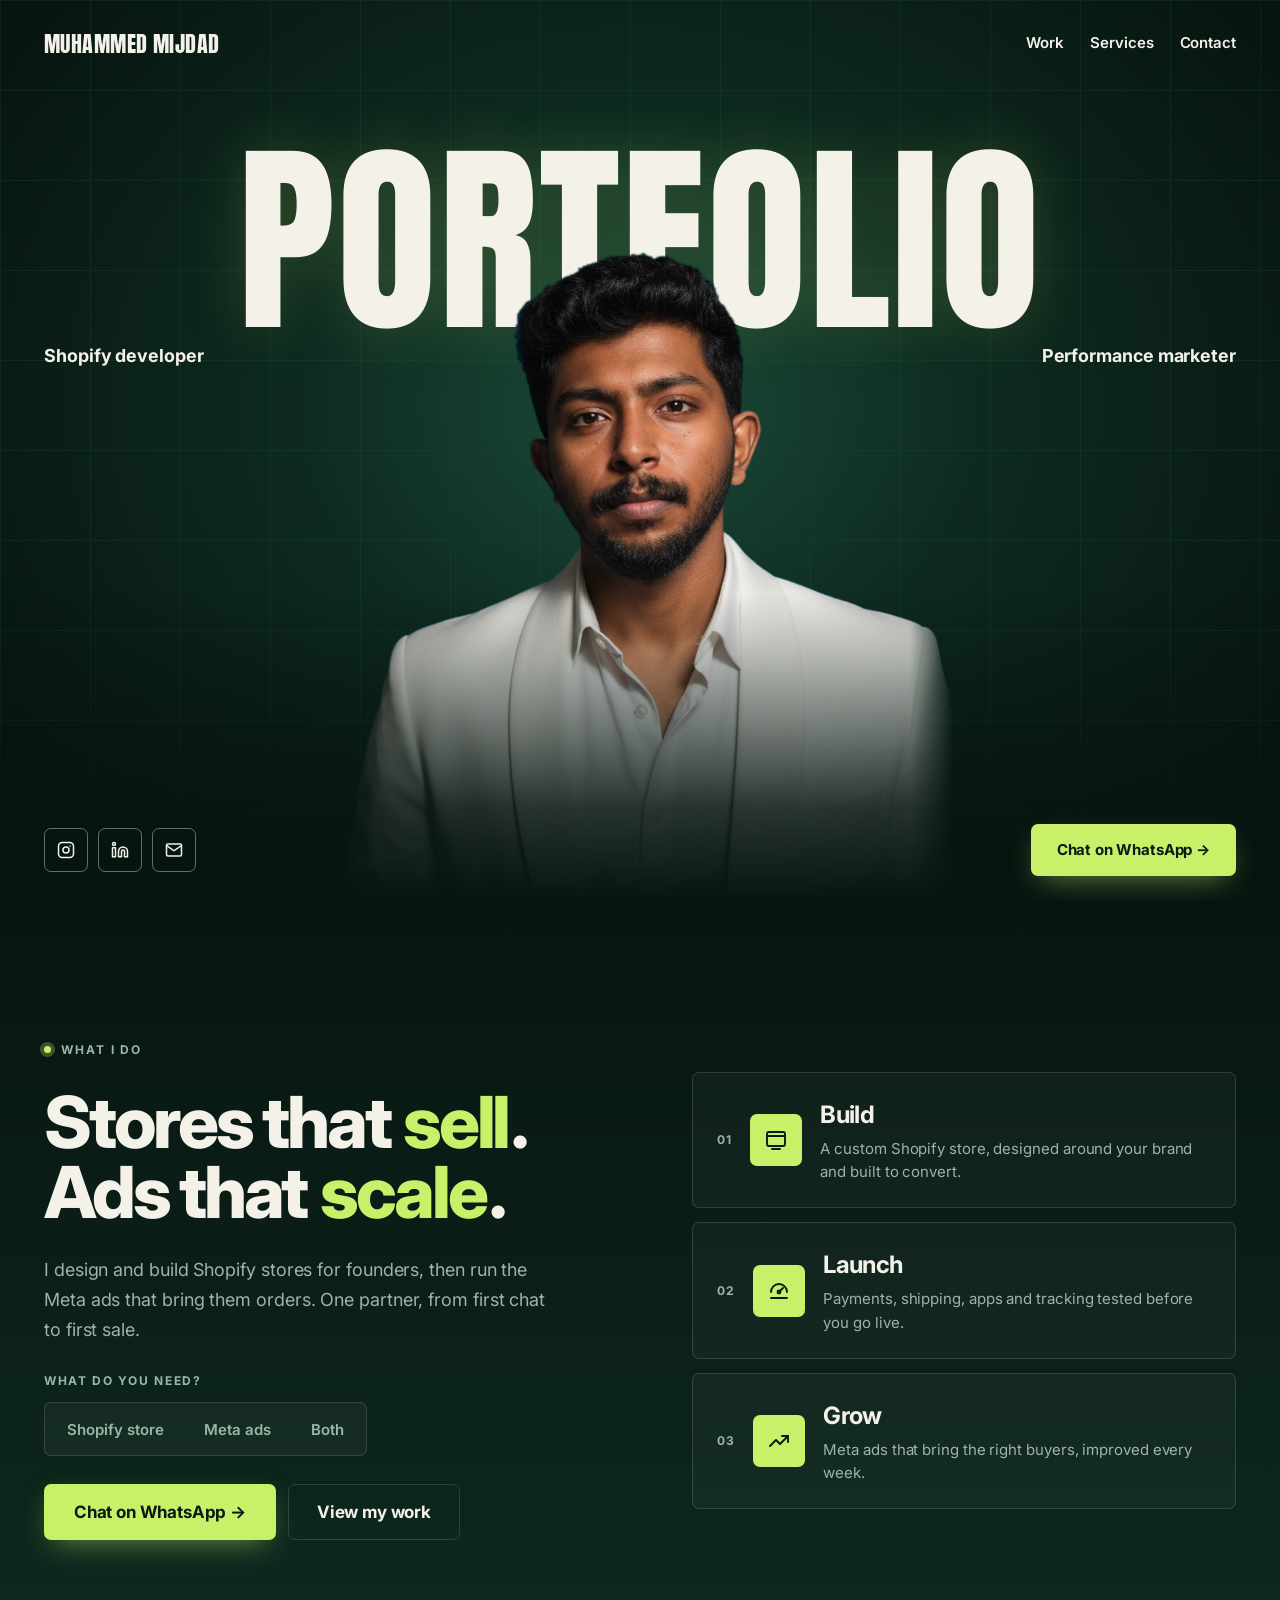
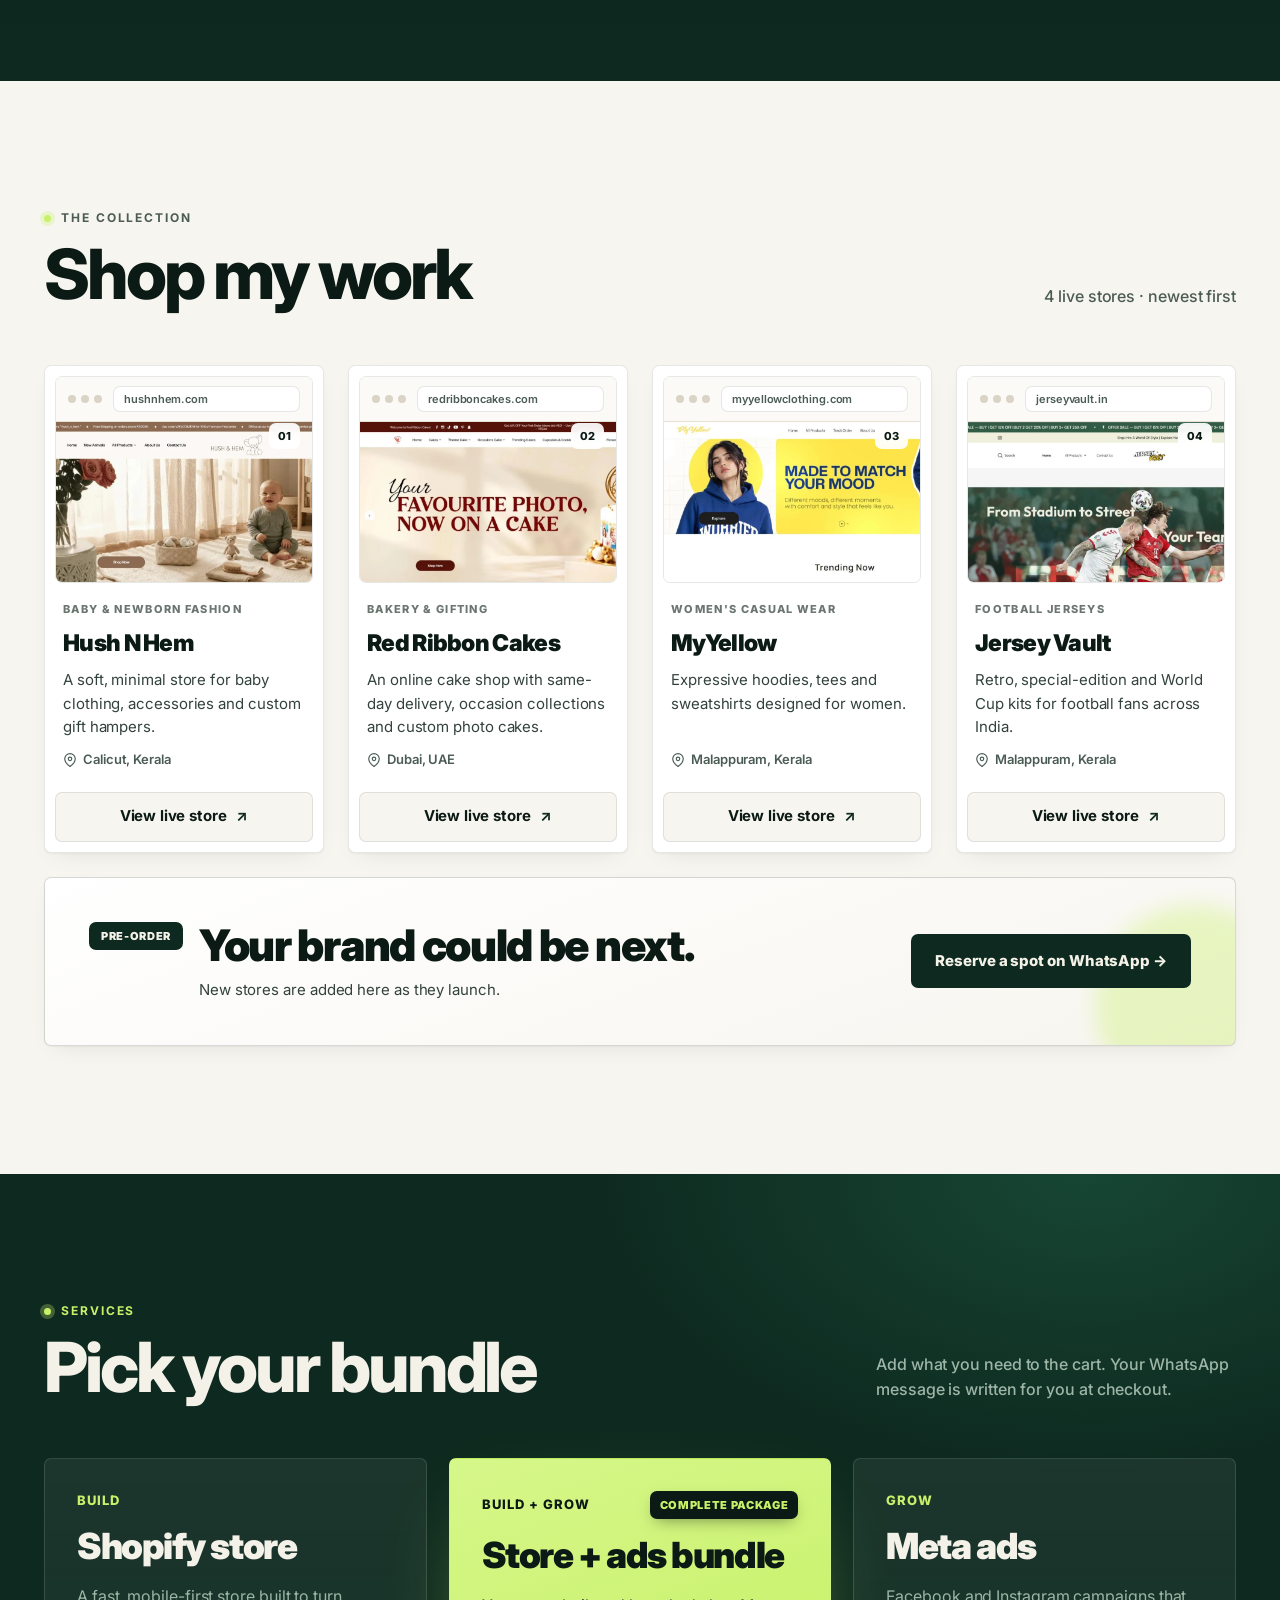
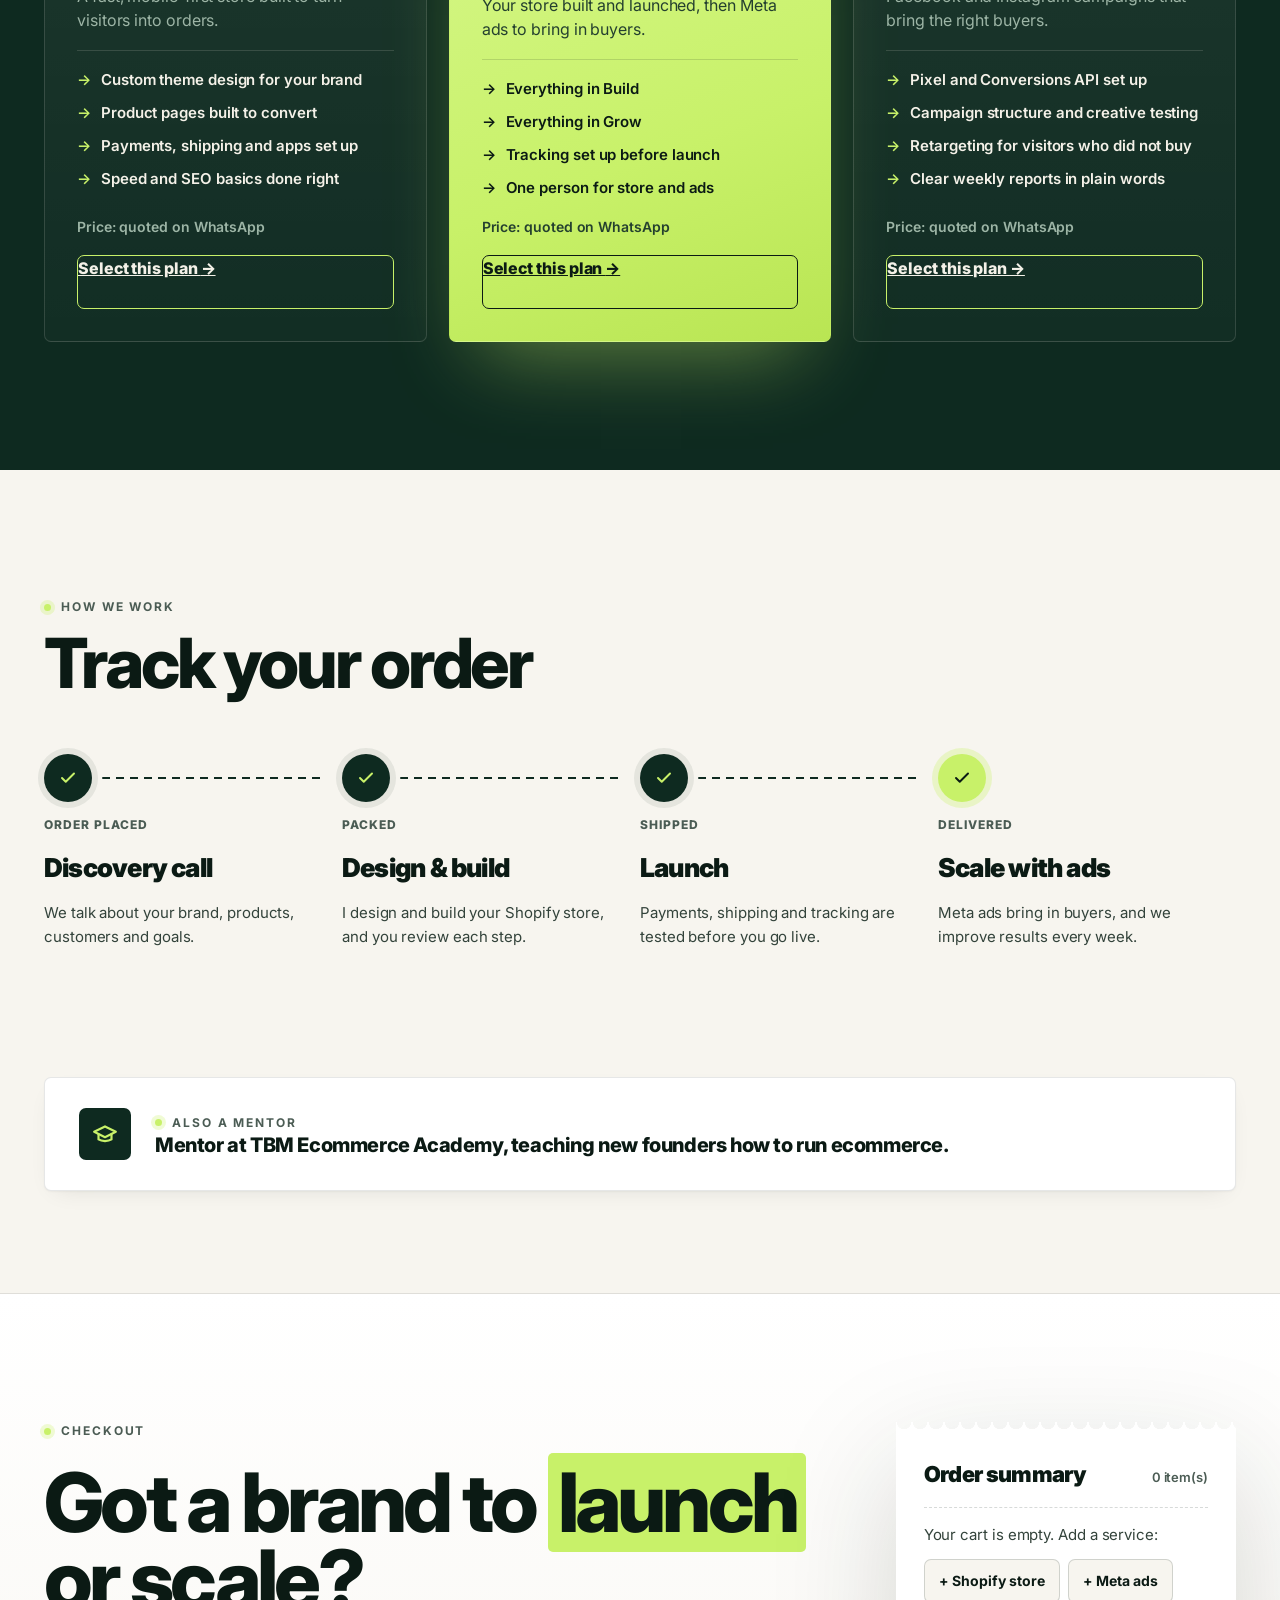
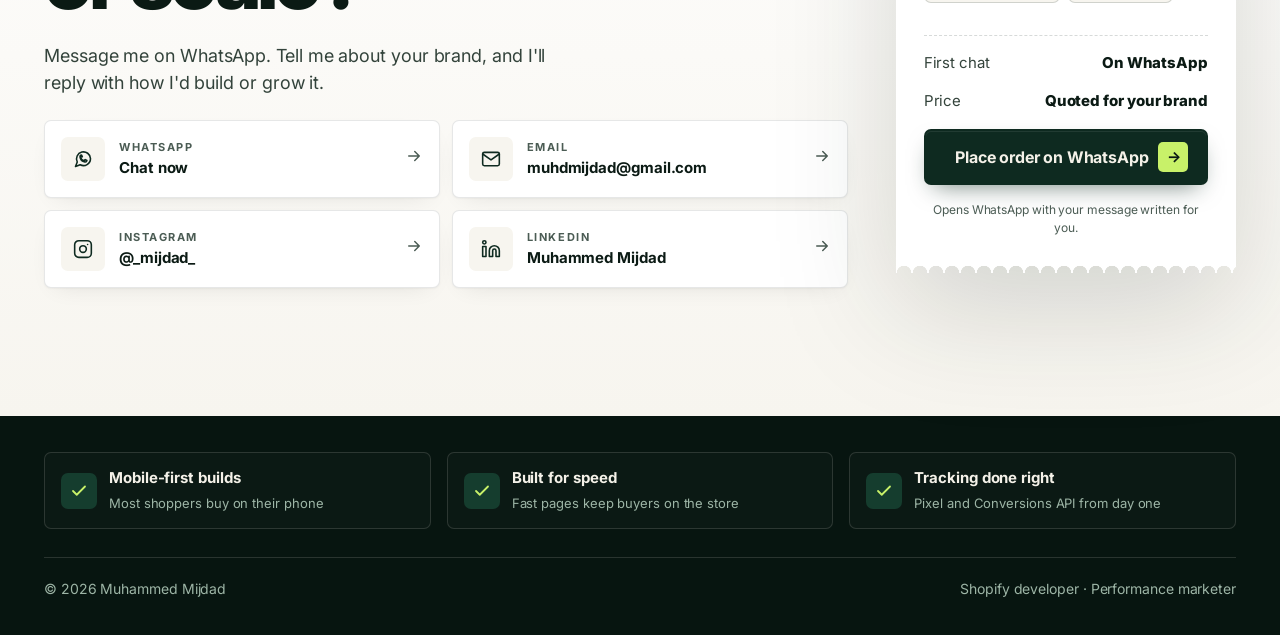
==== index.html @ 81827ff6 "Select this plan buttons, remove header cart" ====
<!doctype html>
<html lang="en">
<head>
<meta charset="utf-8">
<script>document.documentElement.className+=" js"</script>
<meta name="viewport" content="width=device-width, initial-scale=1">
<title>Muhammed Mijdad — Shopify Developer & Performance Marketer</title>
<meta name="description" content="Muhammed Mijdad builds Shopify stores for founders and runs the Meta ads that bring them orders. See live stores and chat on WhatsApp.">
<meta name="theme-color" content="#0E2A20">
<link rel="icon" href="assets/img/favicon.svg" type="image/svg+xml">
<!-- Link preview (WhatsApp, LinkedIn, Instagram). SITE_URL is set to your GitHub Pages address. -->
<meta property="og:type" content="website">
<meta property="og:title" content="Muhammed Mijdad — Shopify Developer & Performance Marketer">
<meta property="og:description" content="Stores that sell. Ads that scale. See my live Shopify stores and chat on WhatsApp.">
<meta property="og:url" content="https://mijdad.github.io/">
<meta property="og:image" content="https://mijdad.github.io/assets/img/og-image.jpg">
<meta property="og:image:width" content="1200">
<meta property="og:image:height" content="630">
<meta name="twitter:card" content="summary_large_image">
<link rel="preconnect" href="https://fonts.googleapis.com">
<link rel="preconnect" href="https://fonts.gstatic.com" crossorigin>
<link href="https://fonts.googleapis.com/css2?family=Anton&family=Inter:opsz,wght@14..32,400..900&display=swap" rel="stylesheet">
<link rel="stylesheet" href="assets/css/style.css">
</head>
<body>

<!-- ========== BANNER ========== -->
<header class="banner" id="top">
  <span class="banner-grid" aria-hidden="true"></span>
  <nav class="nav wrap" aria-label="Main">
    <a class="brand" href="#top">MUHAMMED MIJDAD</a>
    <div class="nav-links">
      <a href="#work">Work</a>
      <a href="#services">Services</a>
      <a href="#checkout">Contact</a>
      
    </div>
  </nav>
  <h1 class="banner-title"><span class="sr-only">Muhammed Mijdad — </span>PORTFOLIO</h1>
  <picture class="banner-pic"><source media="(max-width: 760px), (orientation: portrait) and (max-width: 1100px)" srcset="assets/img/mijdad-m.webp"><img class="banner-photo" src="assets/img/mijdad.webp" alt="Muhammed Mijdad in a white suit" width="864" height="1090" fetchpriority="high"></picture>
  <span class="banner-fade" aria-hidden="true"></span>
  <div class="banner-roles"><div class="wrap"><span>Shopify developer</span><span>Performance marketer</span></div></div>
  <div class="banner-bottom">
    <div class="wrap">
      <div class="socials">
        <a class="social" href="https://www.instagram.com/_mijdad_/" target="_blank" rel="noopener" aria-label="Instagram"><svg class="icon" aria-hidden="true" viewBox="0 0 24 24" fill="none" stroke="currentColor" stroke-width="2" stroke-linecap="round" stroke-linejoin="round"><rect x="2" y="2" width="20" height="20" rx="5"/><circle cx="12" cy="12" r="4"/><line x1="17.5" y1="6.5" x2="17.5" y2="6.5"/></svg></a>
        <a class="social" href="https://www.linkedin.com/in/muhammedmijdad/" target="_blank" rel="noopener" aria-label="LinkedIn"><svg class="icon" aria-hidden="true" viewBox="0 0 24 24" fill="none" stroke="currentColor" stroke-width="2" stroke-linecap="round" stroke-linejoin="round"><path d="M16 8a6 6 0 0 1 6 6v7h-4v-7a2 2 0 0 0-4 0v7h-4v-7a6 6 0 0 1 6-6z"/><rect x="2" y="9" width="4" height="12"/><circle cx="4" cy="4" r="2"/></svg></a>
        <a class="social" href="mailto:muhdmijdad@gmail.com" aria-label="Email"><svg class="icon" aria-hidden="true" viewBox="0 0 24 24" fill="none" stroke="currentColor" stroke-width="2" stroke-linecap="round" stroke-linejoin="round"><rect x="2" y="4" width="20" height="16" rx="2"/><path d="m22 6-10 7L2 6"/></svg></a>
      </div>
      <a class="btn btn-lime btn-pill" data-wa href="https://wa.me/919539399658" target="_blank" rel="noopener">Chat on WhatsApp →</a>
    </div>
  </div>
</header>

<main>
<!-- ========== INTRO ========== -->
<section class="ib" aria-labelledby="ib-title">
  <div class="wrap ib-grid">
    <div class="ib-copy reveal">
      <p class="kicker">What I do</p>
      <h2 class="ib-title" id="ib-title">Stores that <span class="hl hl-d">sell</span>.<br>Ads that <span class="hl hl-d">scale</span>.</h2>
      <p class="ib-lead">I design and build Shopify stores for founders, then run the Meta ads that bring them orders. One partner, from first chat to first sale.</p>
      <div>
        <p class="choose-label">What do you need?</p>
        <div class="seg" role="group" aria-label="What do you need?">
        <button type="button" data-pick="store" aria-pressed="false">Shopify store</button>
        <button type="button" data-pick="ads" aria-pressed="false">Meta ads</button>
        <button type="button" data-pick="both" aria-pressed="false">Both</button>
      </div>
      </div>
      <div class="row">
        <a class="btn btn-lime" data-wa href="https://wa.me/919539399658" target="_blank" rel="noopener">Chat on WhatsApp →</a>
        <a class="btn ib-ghost" href="#work">View my work</a>
      </div>
    </div>
    <ol class="ib-tiles">
      <li class="reveal"><span class="ib-n">01</span><span class="ib-ico"><svg class="icon" viewBox="0 0 24 24" fill="none" stroke="currentColor" stroke-width="1.9" stroke-linecap="round" stroke-linejoin="round"><rect x="3" y="4" width="18" height="14" rx="2"/><path d="M3 8h18M8 21h8"/></svg></span><div><b>Build</b><p>A custom Shopify store, designed around your brand and built to convert.</p></div></li>
      <li class="reveal"><span class="ib-n">02</span><span class="ib-ico"><svg class="icon" viewBox="0 0 24 24" fill="none" stroke="currentColor" stroke-width="1.9" stroke-linecap="round" stroke-linejoin="round"><path d="M4 13a8 8 0 0 1 16 0"/><path d="M12 13l4-4"/><circle cx="12" cy="13" r="1.5"/><path d="M4 19h16"/></svg></span><div><b>Launch</b><p>Payments, shipping, apps and tracking tested before you go live.</p></div></li>
      <li class="reveal"><span class="ib-n">03</span><span class="ib-ico"><svg class="icon" viewBox="0 0 24 24" fill="none" stroke="currentColor" stroke-width="1.9" stroke-linecap="round" stroke-linejoin="round"><polyline points="3 17 9 11 13 15 21 7"/><polyline points="15 7 21 7 21 13"/></svg></span><div><b>Grow</b><p>Meta ads that bring the right buyers, improved every week.</p></div></li>
    </ol>
  </div>
</section>

<!-- ========== WORK ========== -->
<section class="section wrap" id="work" aria-labelledby="work-title">
  <div class="section-head reveal">
    <div><p class="kicker">The collection</p><h2 class="h2" id="work-title">Shop my work</h2></div>
    <span class="meta"><span data-live-count>4</span> live stores · newest first</span>
  </div>
  <div class="grid" data-work-grid data-limit="4">
    <a class="preorder reveal" data-wa href="https://wa.me/919539399658" target="_blank" rel="noopener">
      <span class="badge">PRE-ORDER</span>
      <span><b>Your brand could be next.</b><p>New stores are added here as they launch.</p></span>
      <span class="go">Reserve a spot on WhatsApp →</span>
    </a>
  </div>
  <div class="view-all" data-view-all hidden>
    <a class="btn btn-dark" href="work.html">View all <span data-live-count>4</span> works <span class="arr">→</span></a>
  </div>
</section>

<!-- ========== SERVICES ========== -->
<section class="services" id="services" aria-labelledby="services-title">
  <div class="section wrap">
    <div class="section-head reveal">
      <div><p class="kicker">Services</p><h2 class="h2" id="services-title">Pick your bundle</h2></div>
      <span class="meta">Add what you need to the cart. Your WhatsApp message is written for you at checkout.</span>
    </div>
    <div class="bundles">
      <div class="bundle reveal">
        <div class="bundle-top"><span class="k">BUILD</span></div>
        <h3>Shopify store</h3>
        <p>A fast, mobile-first store built to turn visitors into orders.</p>
        <ul><li>Custom theme design for your brand</li><li>Product pages built to convert</li><li>Payments, shipping and apps set up</li><li>Speed and SEO basics done right</li></ul>
        <span class="price">Price: quoted on WhatsApp</span>
        <a class="add" data-wa-plan="store" href="https://wa.me/919539399658" target="_blank" rel="noopener">Select this plan <span aria-hidden="true">→</span></a>
      </div>
      <div class="bundle featured reveal">
        <div class="bundle-top"><span class="k">BUILD + GROW</span><span class="b">COMPLETE PACKAGE</span></div>
        <h3>Store + ads bundle</h3>
        <p>Your store built and launched, then Meta ads to bring in buyers.</p>
        <ul><li>Everything in Build</li><li>Everything in Grow</li><li>Tracking set up before launch</li><li>One person for store and ads</li></ul>
        <span class="price">Price: quoted on WhatsApp</span>
        <a class="add" data-wa-plan="both" href="https://wa.me/919539399658" target="_blank" rel="noopener">Select this plan <span aria-hidden="true">→</span></a>
      </div>
      <div class="bundle reveal">
        <div class="bundle-top"><span class="k">GROW</span></div>
        <h3>Meta ads</h3>
        <p>Facebook and Instagram campaigns that bring the right buyers.</p>
        <ul><li>Pixel and Conversions API set up</li><li>Campaign structure and creative testing</li><li>Retargeting for visitors who did not buy</li><li>Clear weekly reports in plain words</li></ul>
        <span class="price">Price: quoted on WhatsApp</span>
        <a class="add" data-wa-plan="ads" href="https://wa.me/919539399658" target="_blank" rel="noopener">Select this plan <span aria-hidden="true">→</span></a>
      </div>
    </div>
  </div>
</section>

<!-- ========== PROCESS ========== -->
<section class="section wrap" id="process" aria-labelledby="process-title">
  <div class="section-head reveal"><div><p class="kicker">How we work</p><h2 class="h2" id="process-title">Track your order</h2></div></div>
  <ol class="track">
    <li class="reveal"><div class="dotrow"><span class="dot"><svg class="icon" aria-hidden="true" viewBox="0 0 24 24" fill="none" stroke="currentColor" stroke-width="2.6" stroke-linecap="round" stroke-linejoin="round"><polyline points="20 6 9 17 4 12"/></svg></span><span class="bar"></span></div><span class="st">ORDER PLACED</span><b>Discovery call</b><p>We talk about your brand, products, customers and goals.</p></li>
    <li class="reveal"><div class="dotrow"><span class="dot"><svg class="icon" aria-hidden="true" viewBox="0 0 24 24" fill="none" stroke="currentColor" stroke-width="2.6" stroke-linecap="round" stroke-linejoin="round"><polyline points="20 6 9 17 4 12"/></svg></span><span class="bar"></span></div><span class="st">PACKED</span><b>Design &amp; build</b><p>I design and build your Shopify store, and you review each step.</p></li>
    <li class="reveal"><div class="dotrow"><span class="dot"><svg class="icon" aria-hidden="true" viewBox="0 0 24 24" fill="none" stroke="currentColor" stroke-width="2.6" stroke-linecap="round" stroke-linejoin="round"><polyline points="20 6 9 17 4 12"/></svg></span><span class="bar"></span></div><span class="st">SHIPPED</span><b>Launch</b><p>Payments, shipping and tracking are tested before you go live.</p></li>
    <li class="reveal"><div class="dotrow"><span class="dot"><svg class="icon" aria-hidden="true" viewBox="0 0 24 24" fill="none" stroke="currentColor" stroke-width="2.6" stroke-linecap="round" stroke-linejoin="round"><polyline points="20 6 9 17 4 12"/></svg></span><span class="bar"></span></div><span class="st">DELIVERED</span><b>Scale with ads</b><p>Meta ads bring in buyers, and we improve results every week.</p></li>
  </ol>
</section>

<!-- ========== MENTOR (turn off with "showMentor": false in data/site.json) ========== -->
<div class="wrap" data-mentor>
  <div class="mentor reveal">
    <span class="ico"><svg class="icon" style="width:26px;height:26px" aria-hidden="true" viewBox="0 0 24 24" fill="none" stroke="currentColor" stroke-width="2" stroke-linecap="round" stroke-linejoin="round"><path d="M22 10 12 5 2 10l10 5 10-5z"/><path d="M6 12v5c3 2 9 2 12 0v-5"/></svg></span>
    <div><p class="kicker">Also a mentor</p><b>Mentor at TBM Ecommerce Academy, teaching new founders how to run ecommerce.</b></div>
  </div>
</div>

<!-- ========== CHECKOUT ========== -->
<section class="checkout" id="checkout" aria-labelledby="co-title">
  <div class="section wrap">
    <div class="co-copy reveal">
      <p class="kicker">Checkout</p>
      <h2 class="co-title" id="co-title">Got a brand to <span class="mark">launch</span> or scale?</h2>
      <p class="lead">Message me on WhatsApp. Tell me about your brand, and I'll reply with how I'd build or grow it.</p>
      <div class="ccards"><a class="ccard" data-wa href="https://wa.me/919539399658" target="_blank" rel="noopener"><span class="cc-ico"><svg class="icon" aria-hidden="true" viewBox="0 0 24 24" fill="none" stroke="currentColor" stroke-width="1.9" stroke-linecap="round" stroke-linejoin="round"><path d="M21 11.5a8.4 8.4 0 0 1-12.4 7.4L3 21l2.1-5.4A8.4 8.4 0 1 1 21 11.5z"/><path d="M9 9.5c.3 2.2 2.3 4.2 4.5 4.5l1.2-1.2 2 .9c-.2 1.2-1.3 2-2.5 1.8C11 15 8.9 12.9 8.5 9.8 8.3 8.6 9.1 7.5 10.3 7.3l.9 2z"/></svg></span><span class="cc-txt"><small>WhatsApp</small><b>Chat now</b></span><span class="cc-go"><svg class="icon" aria-hidden="true" viewBox="0 0 24 24" fill="none" stroke="currentColor" stroke-width="2" stroke-linecap="round" stroke-linejoin="round"><path d="M5 12h14M13 6l6 6-6 6"/></svg></span></a><a class="ccard" href="mailto:muhdmijdad@gmail.com"><span class="cc-ico"><svg class="icon" aria-hidden="true" viewBox="0 0 24 24" fill="none" stroke="currentColor" stroke-width="1.9" stroke-linecap="round" stroke-linejoin="round"><rect x="2" y="4" width="20" height="16" rx="2"/><path d="m22 6-10 7L2 6"/></svg></span><span class="cc-txt"><small>Email</small><b>muhdmijdad@gmail.com</b></span><span class="cc-go"><svg class="icon" aria-hidden="true" viewBox="0 0 24 24" fill="none" stroke="currentColor" stroke-width="2" stroke-linecap="round" stroke-linejoin="round"><path d="M5 12h14M13 6l6 6-6 6"/></svg></span></a><a class="ccard" href="https://www.instagram.com/_mijdad_/" target="_blank" rel="noopener"><span class="cc-ico"><svg class="icon" aria-hidden="true" viewBox="0 0 24 24" fill="none" stroke="currentColor" stroke-width="1.9" stroke-linecap="round" stroke-linejoin="round"><rect x="2" y="2" width="20" height="20" rx="5"/><circle cx="12" cy="12" r="4"/><line x1="17.5" y1="6.5" x2="17.5" y2="6.5"/></svg></span><span class="cc-txt"><small>Instagram</small><b>@_mijdad_</b></span><span class="cc-go"><svg class="icon" aria-hidden="true" viewBox="0 0 24 24" fill="none" stroke="currentColor" stroke-width="2" stroke-linecap="round" stroke-linejoin="round"><path d="M5 12h14M13 6l6 6-6 6"/></svg></span></a><a class="ccard" href="https://www.linkedin.com/in/muhammedmijdad/" target="_blank" rel="noopener"><span class="cc-ico"><svg class="icon" aria-hidden="true" viewBox="0 0 24 24" fill="none" stroke="currentColor" stroke-width="1.9" stroke-linecap="round" stroke-linejoin="round"><path d="M16 8a6 6 0 0 1 6 6v7h-4v-7a2 2 0 0 0-4 0v7h-4v-7a6 6 0 0 1 6-6z"/><rect x="2" y="9" width="4" height="12"/><circle cx="4" cy="4" r="2"/></svg></span><span class="cc-txt"><small>LinkedIn</small><b>Muhammed Mijdad</b></span><span class="cc-go"><svg class="icon" aria-hidden="true" viewBox="0 0 24 24" fill="none" stroke="currentColor" stroke-width="2" stroke-linecap="round" stroke-linejoin="round"><path d="M5 12h14M13 6l6 6-6 6"/></svg></span></a></div>
    </div>
    <div class="receipt reveal">
      <div class="zig" aria-hidden="true"></div>
      <div class="receipt-body">
        <div class="receipt-head"><b>Order summary</b><span><span data-cart-count>0</span> item(s)</span></div>
        <div class="dash"></div>
        <div data-cart-empty>
          <p style="margin:0 0 12px;font-size:15px;color:#33433B">Your cart is empty. Add a service:</p>
          <div class="row" style="gap:8px"><button type="button" class="mini" data-add="store">+ Shopify store</button><button type="button" class="mini" data-add="ads">+ Meta ads</button></div>
        </div>
        <div data-cart-lines style="display:flex;flex-direction:column;gap:14px"></div>
        <div class="dash"></div>
        <div class="kv"><span>First chat</span><b>On WhatsApp</b></div>
        <div class="kv"><span>Price</span><b>Quoted for your brand</b></div>
        <a class="btn btn-dark" data-wa href="https://wa.me/919539399658" target="_blank" rel="noopener">Place order on WhatsApp <span class="arr">→</span></a>
        <p class="note">Opens WhatsApp with your message written for you.</p>
      </div>
      <div class="zig bottom" aria-hidden="true"></div>
    </div>
  </div>
</section>
</main>

<footer class="footer">
  <div class="wrap">
    <div class="badges">
      <div><i><svg class="icon" aria-hidden="true" viewBox="0 0 24 24" fill="none" stroke="currentColor" stroke-width="2.4" stroke-linecap="round" stroke-linejoin="round"><polyline points="20 6 9 17 4 12"/></svg></i><span><b>Mobile-first builds</b><small>Most shoppers buy on their phone</small></span></div>
      <div><i><svg class="icon" aria-hidden="true" viewBox="0 0 24 24" fill="none" stroke="currentColor" stroke-width="2.4" stroke-linecap="round" stroke-linejoin="round"><polyline points="20 6 9 17 4 12"/></svg></i><span><b>Built for speed</b><small>Fast pages keep buyers on the store</small></span></div>
      <div><i><svg class="icon" aria-hidden="true" viewBox="0 0 24 24" fill="none" stroke="currentColor" stroke-width="2.4" stroke-linecap="round" stroke-linejoin="round"><polyline points="20 6 9 17 4 12"/></svg></i><span><b>Tracking done right</b><small>Pixel and Conversions API from day one</small></span></div>
    </div>
    <div class="foot"><span>© <span data-year>2026</span> Muhammed Mijdad</span><span>Shopify developer · Performance marketer</span></div>
  </div>
</footer>

<script src="assets/js/main.js" defer></script>
</body>
</html>
---- assets/css/style.css ----
/* Muhammed Mijdad — portfolio. Colours from the LinkedIn brand system. */
:root{
  --forest:#0E2A20; --forest-2:#153D2E; --line:#24513F; --lime:#C8F169;
  --cream:#F4F1E8; --ink:#0B1A14; --sage:#9DB5A6; --white:#FFFFFF;
  --muted:#33433B; --muted-2:#4B5C54; --rule:#D9D4C5; --night:#071510;
  --wrap:1240px; --pad:24px;
  --display:Anton, Impact, "Arial Narrow", sans-serif;
  --sans:Inter, system-ui, -apple-system, "Segoe UI", Roboto, sans-serif;
}
*,*::before,*::after{box-sizing:border-box}
[hidden]{display:none!important}
html{scroll-behavior:smooth;-webkit-text-size-adjust:100%}
body{margin:0;background:var(--cream);color:var(--ink);font-family:var(--sans);font-optical-sizing:auto;line-height:1.5;overflow-x:hidden}
img{max-width:100%;display:block}
a{color:inherit}
button{font-family:inherit;cursor:pointer}
:focus-visible{outline:3px solid var(--lime);outline-offset:3px;border-radius:6px}
.wrap{max-width:var(--wrap);margin:0 auto;padding:0 var(--pad)}
.sr-only{position:absolute;width:1px;height:1px;overflow:hidden;clip:rect(0 0 0 0);white-space:nowrap}
.kicker{font-size:13px;font-weight:800;letter-spacing:.08em;text-transform:uppercase;color:var(--muted-2);margin:0}
.h2{margin:0;font-size:clamp(36px,5vw,64px);line-height:1.02;font-weight:900;letter-spacing:-.035em}
.mark{background:var(--lime);border-radius:14px;padding:0 .1em;color:var(--ink)}
.icon{width:18px;height:18px;flex:0 0 auto}

/* Buttons */
.btn{display:inline-flex;align-items:center;justify-content:center;gap:10px;min-height:56px;padding:0 26px;border-radius:14px;font-weight:800;font-size:17px;text-decoration:none;border:2px solid transparent;transition:transform .2s ease,box-shadow .2s ease,background .2s ease}
.btn:hover{transform:translateY(-2px);box-shadow:0 10px 24px rgba(11,26,20,.18)}
.btn-dark{background:var(--forest);color:var(--cream)}
.btn-dark .arr{color:var(--lime)}
.btn-lime{background:var(--lime);color:var(--ink)}
.btn-outline{border-color:var(--ink);color:var(--ink);background:transparent}
.btn-pill{border-radius:999px;min-height:48px;font-size:15px;padding:0 20px}

/* ---------- Banner ---------- */
.banner-pic{display:contents}
.banner{position:relative;overflow:hidden;height:100vh;height:100svh;min-height:560px;color:var(--cream);
  background:radial-gradient(ellipse 60% 70% at 50% 45%,#1C4A38 0%,var(--forest) 45%,var(--night) 100%)}
.banner-grid{position:absolute;inset:0;opacity:.25;pointer-events:none;
  background-image:linear-gradient(var(--line) 1px,transparent 1px),linear-gradient(90deg,var(--line) 1px,transparent 1px);background-size:90px 90px}
.nav{position:relative;z-index:4;display:flex;flex-wrap:wrap;align-items:center;justify-content:space-between;gap:12px;padding-top:22px;padding-bottom:22px}
.brand{font-family:var(--display);font-size:22px;letter-spacing:.02em;text-decoration:none;color:var(--cream)}
.nav-links{display:flex;flex-wrap:wrap;align-items:center;gap:6px 26px;font-size:15px;font-weight:600}
.nav-links a{text-decoration:none;padding:10px 0}
.nav-links a:not(.cart):hover{color:var(--lime)}
.cart{display:inline-flex;align-items:center;gap:8px;min-height:44px;padding:0 16px!important;border-radius:999px;background:var(--lime);color:var(--ink);font-weight:800}
.banner-title{position:absolute;z-index:1;left:0;right:0;top:clamp(104px,17vh,210px);margin:0;text-align:center;font-family:var(--display);font-weight:400;
  font-size:clamp(88px,min(16vw,29vh),260px);line-height:.85;letter-spacing:.01em;white-space:nowrap;text-shadow:0 0 60px rgba(200,241,105,.18)}
.banner-photo{position:absolute;z-index:2;bottom:0;left:50%;transform:translateX(-50%);height:88%;width:auto;max-width:none;-webkit-mask-image:linear-gradient(to right,transparent 0,#000 7%,#000 93%,transparent 100%);mask-image:linear-gradient(to right,transparent 0,#000 7%,#000 93%,transparent 100%)}
.banner-fade{position:absolute;z-index:3;left:0;right:0;bottom:0;height:34%;pointer-events:none;
  background:linear-gradient(to bottom,rgba(7,21,16,0) 0%,rgba(7,21,16,.85) 70%,var(--night) 100%)}
.banner-roles{position:absolute;z-index:4;left:0;right:0;top:calc(clamp(104px,17vh,210px) + clamp(88px,min(16vw,29vh),260px)*.93);pointer-events:none}
.banner-roles .wrap{display:flex;justify-content:space-between;gap:16px;font-size:clamp(13px,1.4vw,18px);font-weight:700}
.banner-bottom{position:absolute;z-index:4;left:0;right:0;bottom:24px}
.banner-bottom .wrap{display:flex;flex-wrap:wrap;align-items:center;justify-content:space-between;gap:14px}
.socials{display:flex;gap:10px}
.social{width:44px;height:44px;border-radius:999px;border:1px solid rgba(244,241,232,.4);display:flex;align-items:center;justify-content:center;color:var(--cream);transition:background .2s,color .2s}
.social:hover{background:var(--lime);color:var(--ink);border-color:var(--lime)}

/* Phones and portrait tablets: stacked banner that still fills one screen */
@media (max-width:760px), (orientation:portrait) and (max-width:1100px){
  .banner{height:auto;min-height:100vh;min-height:100svh;display:flex;flex-direction:column}
  .banner-title{order:1;position:relative;top:auto;margin-top:clamp(8px,3vh,40px);font-size:min(20vw,150px)}
  .banner-roles{order:2;position:relative;top:auto;margin-top:12px}
  .banner-photo{order:3;position:relative;left:auto;transform:none;flex:1 1 0;min-height:300px;height:auto;width:100%;max-width:100%;object-fit:cover;object-position:50% 0;margin:20px 0 0}
}
/* Short landscape phones */
@media (orientation:landscape) and (max-height:500px){
  .banner{min-height:520px}
}

/* ---------- Intro ---------- */
.intro{display:flex;flex-wrap:wrap;align-items:center;gap:56px;padding-top:clamp(40px,6vw,88px);padding-bottom:clamp(56px,7vw,96px)}
.intro-copy{flex:999 1 520px;min-width:0;display:flex;flex-direction:column;gap:24px}
.intro-copy .lead{margin:0;max-width:540px;font-size:clamp(18px,2vw,21px);color:var(--muted);font-weight:500}
.intro-title{margin:0;font-size:clamp(40px,6vw,84px);line-height:.98;font-weight:900;letter-spacing:-.045em}
.choose-label{font-size:14px;font-weight:700;margin:0 0 10px}
.pills{display:flex;flex-wrap:wrap;gap:8px}
.pill{min-height:48px;padding:0 20px;border-radius:12px;font-size:15px;font-weight:700;border:2px solid var(--rule);background:var(--white);color:var(--ink);transition:background .2s,border-color .2s}
.pill:hover{border-color:var(--ink)}
.pill[aria-pressed="true"]{background:var(--lime);border-color:var(--ink)}
.row{display:flex;flex-wrap:wrap;gap:12px}
.checks{display:flex;flex-wrap:wrap;gap:8px 20px;font-size:14px;color:var(--muted);font-weight:600}
.checks span{display:inline-flex;align-items:center;gap:6px}

/* Ad → Store → Order illustration */
.flow{flex:1 1 360px;min-width:0;max-width:500px;width:100%;margin:0 auto;position:relative;height:560px}
.flow-sun{position:absolute;right:4%;top:8%;width:78%;aspect-ratio:1/1;border-radius:999px;background:var(--lime)}
.flow-ad{position:absolute;left:0;top:70px;width:200px;background:var(--white);border-radius:18px;box-shadow:0 20px 44px rgba(11,26,20,.16);overflow:hidden;transform:rotate(-7deg);z-index:1}
.flow-ad-head{display:flex;align-items:center;gap:8px;padding:10px 12px}
.avatar{width:26px;height:26px;border-radius:999px;background:var(--forest);color:var(--lime);font-size:10px;font-weight:900;display:flex;align-items:center;justify-content:center}
.flow-ad-img{aspect-ratio:1/1;background:var(--forest);position:relative;overflow:hidden}
.flow-ad-img .c1{position:absolute;width:70%;aspect-ratio:1/1;border-radius:999px;background:#F6D84A;left:15%;top:15%}
.flow-ad-img .c2{position:absolute;width:46%;aspect-ratio:3/4;border-radius:14px;background:var(--cream);left:27%;top:20%;transform:rotate(8deg)}
.tag{position:absolute;top:10px;left:10px;background:var(--lime);color:var(--ink);border-radius:6px;padding:4px 8px;font-size:10px;font-weight:900;letter-spacing:.06em}
.flow-ad-cta{display:flex;justify-content:space-between;padding:10px 12px;background:var(--cream);font-size:12px;font-weight:800}
.phone{position:absolute;left:calc(50% - 90px);top:20px;width:240px;height:500px;background:var(--ink);border-radius:44px;padding:10px;box-shadow:0 34px 70px rgba(11,26,20,.28);z-index:2}
.screen{position:relative;width:100%;height:100%;border-radius:35px;background:var(--cream);overflow:hidden;display:flex;flex-direction:column}
.notch{position:absolute;top:8px;left:50%;transform:translateX(-50%);width:70px;height:20px;border-radius:999px;background:var(--ink)}
.screen-head{padding:38px 14px 10px;display:flex;align-items:center;justify-content:space-between;font-size:14px;font-weight:900}
.screen-hero{margin:0 12px;border-radius:16px;background:var(--forest);color:var(--cream);padding:14px;display:flex;flex-direction:column;gap:6px}
.screen-hero small{font-size:9px;font-weight:800;letter-spacing:.1em;color:var(--lime)}
.screen-hero b{font-size:18px;line-height:1.05;letter-spacing:-.02em}
.screen-hero i{font-style:normal;align-self:flex-start;background:var(--lime);color:var(--ink);border-radius:999px;padding:5px 10px;font-size:10px;font-weight:800}
.screen-grid{padding:12px;display:grid;grid-template-columns:repeat(2,minmax(0,1fr));gap:8px}
.screen-grid span{aspect-ratio:1/1;border-radius:10px}
.screen-cta{margin-top:auto;padding:10px 12px 16px}
.screen-cta span{display:block;background:var(--forest);color:var(--lime);border-radius:12px;padding:12px;text-align:center;font-size:13px;font-weight:800}
.toast{position:absolute;right:0;bottom:78px;background:var(--white);border-radius:18px;padding:12px 16px;box-shadow:0 20px 44px rgba(11,26,20,.18);display:flex;align-items:center;gap:12px;z-index:3;--r:4deg;transform:rotate(var(--r))}
.toast-icon{width:38px;height:38px;border-radius:12px;background:var(--forest);color:var(--lime);display:flex;align-items:center;justify-content:center}
.toast b{display:block;font-size:14px}
.toast small{font-size:12px;color:var(--muted-2)}
.steps-mini{position:absolute;left:0;right:0;bottom:0;display:flex;justify-content:center;align-items:center;gap:8px;z-index:3;font-size:13px;font-weight:800}
.steps-mini span{background:var(--white);border:1.5px solid var(--ink);border-radius:999px;padding:7px 12px}
.steps-mini span.on{background:var(--lime)}
.steps-mini em{font-style:normal;color:var(--muted-2)}

@media (max-width:480px){.flow-ad{width:150px;left:4px;top:96px}.flow{height:540px}}

/* ---------- Brands ---------- */
.brands{background:var(--white);border-top:1px solid var(--rule);border-bottom:1px solid var(--rule)}
.brands .wrap{display:flex;flex-wrap:wrap;align-items:center;gap:12px 14px;padding-top:22px;padding-bottom:22px}
.brands .kicker{margin-right:10px;font-size:12px}
.brand-chip{display:inline-flex;align-items:center;gap:8px;min-height:44px;padding:0 16px;border:1px solid var(--rule);border-radius:999px;font-weight:800;font-size:15px;text-decoration:none;transition:border-color .2s}
.brand-chip:hover{border-color:var(--ink)}
.brand-chip i{width:10px;height:10px;border-radius:999px;border:1px solid var(--rule)}

/* ---------- Work ---------- */
.section{padding-top:clamp(56px,8vw,104px);padding-bottom:clamp(56px,8vw,104px)}
.section-head{display:flex;flex-wrap:wrap;align-items:flex-end;justify-content:space-between;gap:16px;margin-bottom:28px}
.section-head > div{display:flex;flex-direction:column;gap:8px}
.meta{font-size:15px;color:var(--muted);font-weight:600}
.grid{display:grid;grid-template-columns:repeat(auto-fill,minmax(min(100%,280px),1fr));gap:20px}
.card{background:var(--white);border-radius:22px;padding:12px;display:flex;flex-direction:column;gap:14px;box-shadow:0 1px 0 var(--rule);transition:transform .25s ease,box-shadow .25s ease}
.card:hover{transform:translateY(-4px);box-shadow:0 18px 40px rgba(11,26,20,.12)}
.shot{position:relative;border-radius:16px;overflow:hidden;border:1px solid #E6E1D4}
.shot-bar{display:flex;align-items:center;gap:5px;padding:8px 10px;background:var(--white);border-bottom:1px solid #E6E1D4}
.shot-bar i{width:8px;height:8px;border-radius:999px;background:var(--rule)}
.shot-bar span{margin-left:6px;flex:1;min-width:0;overflow:hidden;text-overflow:ellipsis;white-space:nowrap;background:var(--cream);color:var(--muted-2);font-size:11px;font-weight:600;border-radius:999px;padding:4px 10px}
.shot img,.shot .ph{width:100%;height:auto;aspect-ratio:16/10;object-fit:cover;object-position:top left;transition:transform .5s ease}
.card:hover .shot img{transform:scale(1.03)}
.shot .ph{display:flex;align-items:center;justify-content:center;font-size:24px;font-weight:800}
.live{position:absolute;top:44px;left:10px;background:var(--lime);border-radius:999px;padding:5px 10px;font-size:11px;font-weight:900;letter-spacing:.06em;display:inline-flex;align-items:center;gap:6px;box-shadow:0 4px 12px rgba(11,26,20,.18)}
.live::before{content:"";width:7px;height:7px;border-radius:999px;background:var(--forest)}
.num{position:absolute;top:44px;right:10px;background:rgba(11,26,20,.75);color:var(--cream);border-radius:999px;padding:5px 9px;font-size:11px;font-weight:800}
.card-body{padding:0 6px;display:flex;flex-direction:column;gap:6px;flex:1}
.card-body .cat{font-size:12px;font-weight:800;letter-spacing:.06em;text-transform:uppercase;color:var(--muted-2)}
.card-body h3{margin:0;font-size:22px;font-weight:900;letter-spacing:-.02em}
.card-body p{margin:0;font-size:15px;color:var(--muted);flex:1}
.card-body .loc{display:inline-flex;align-items:center;gap:6px;font-size:13px;color:var(--muted-2);font-weight:600;margin-top:4px}
.card .btn{min-height:48px;font-size:15px;border-radius:12px}
.preorder{border:2px dashed #8A968F;border-radius:22px;padding:24px;min-height:420px;display:flex;flex-direction:column;justify-content:space-between;gap:16px;text-decoration:none;transition:border-color .2s,background .2s}
.preorder:hover{border-color:var(--ink);background:var(--white)}
.preorder .badge{align-self:flex-start;background:var(--ink);color:var(--cream);border-radius:999px;padding:6px 12px;font-size:11px;font-weight:900;letter-spacing:.06em}
.preorder b{display:block;font-size:30px;font-weight:900;letter-spacing:-.03em;line-height:1.08}
.preorder p{margin:10px 0 0;font-size:15px;color:var(--muted)}
.preorder .go{font-weight:800;font-size:15px}
.view-all{display:flex;justify-content:center;margin-top:28px}

/* ---------- Services ---------- */
.services{background:var(--forest);color:var(--cream)}
.services .kicker{color:var(--lime)}
.services .meta{color:var(--sage);max-width:360px}
.bundles{display:grid;grid-template-columns:repeat(auto-fit,minmax(min(100%,300px),1fr));gap:20px}
.bundle{background:var(--forest-2);border:1px solid var(--line);border-radius:24px;padding:28px;display:flex;flex-direction:column;gap:18px}
.bundle-top{display:flex;justify-content:space-between;align-items:center;gap:8px}
.bundle-top .k{font-size:13px;font-weight:800;letter-spacing:.08em;color:var(--lime)}
.bundle-top .b{background:var(--ink);color:var(--lime);border-radius:999px;padding:6px 10px;font-size:11px;font-weight:900;letter-spacing:.06em}
.bundle h3{margin:0;font-size:clamp(28px,3vw,36px);line-height:1.05;font-weight:900;letter-spacing:-.03em}
.bundle p,.bundle .price{margin:0;font-size:16px;color:var(--sage)}
.bundle .price{font-size:14px;font-weight:600}
.bundle ul{margin:0;padding:0;list-style:none;display:flex;flex-direction:column;gap:10px;flex:1}
.bundle li{display:flex;gap:10px;font-size:15px;font-weight:600;line-height:1.4}
.bundle li::before{content:"→";color:var(--lime)}
.add{min-height:52px;border-radius:14px;font-size:16px;font-weight:800;border:2px solid var(--lime);background:transparent;color:var(--cream);transition:background .2s,color .2s}
.add[aria-pressed="true"]{background:var(--lime);color:var(--ink)}
.bundle.featured{background:var(--lime);color:var(--ink);border-color:var(--lime)}
.bundle.featured .k,.bundle.featured li::before{color:var(--ink)}
.bundle.featured p,.bundle.featured .price{color:#24402F}
.bundle.featured .add{border-color:var(--ink);color:var(--ink)}
.bundle.featured .add[aria-pressed="true"]{background:var(--ink);color:var(--lime)}

/* ---------- Process ---------- */
.track{margin:0;padding:0;list-style:none;display:grid;grid-template-columns:repeat(auto-fit,minmax(min(100%,230px),1fr));gap:28px 0}
.track li{display:flex;flex-direction:column;gap:14px;padding-right:20px}
.track .dotrow{display:flex;align-items:center;gap:10px}
.track .dot{width:44px;height:44px;flex:0 0 44px;border-radius:999px;background:var(--forest);color:var(--lime);display:flex;align-items:center;justify-content:center}
.track .bar{flex:1;height:3px;border-radius:3px;background:var(--forest)}
.track li:last-child .dot{background:var(--lime);color:var(--ink)}
.track li:last-child .bar{background:transparent}
.track .st{font-size:12px;font-weight:800;letter-spacing:.08em;color:var(--muted-2)}
.track b{font-size:24px;font-weight:900;letter-spacing:-.02em}
.track p{margin:0;font-size:15px;color:var(--muted)}

/* ---------- Mentor ---------- */
.mentor{background:var(--lime);border-radius:24px;padding:28px 32px;display:flex;flex-wrap:wrap;align-items:center;gap:16px 24px;margin-bottom:clamp(56px,8vw,104px)}
.mentor .ico{width:52px;height:52px;flex:0 0 52px;border-radius:14px;background:var(--forest);color:var(--lime);display:flex;align-items:center;justify-content:center}
.mentor div{flex:999 1 300px}
.mentor b{display:block;font-size:20px;font-weight:800;letter-spacing:-.01em;line-height:1.35}
.mentor .kicker{color:var(--ink);font-size:12px}

/* ---------- Checkout ---------- */
.checkout{background:var(--white);border-top:1px solid var(--rule)}
.checkout .wrap{display:flex;flex-wrap:wrap;gap:48px;align-items:flex-start}
.co-copy{flex:999 1 460px;min-width:0;display:flex;flex-direction:column;gap:24px}
.co-title{margin:0;font-size:clamp(42px,6.4vw,92px);line-height:.96;font-weight:900;letter-spacing:-.045em}
.co-copy .lead{margin:0;max-width:520px;font-size:18px;color:var(--muted)}
.contacts{border-top:1px solid var(--rule)}
.contacts a{display:flex;justify-content:space-between;align-items:center;gap:12px;padding:18px 0;border-bottom:1px solid var(--rule);text-decoration:none;min-height:44px;transition:padding .2s}
.contacts a:hover{padding-left:8px}
.contacts span{font-size:13px;font-weight:800;letter-spacing:.08em;color:var(--muted-2)}
.contacts b{font-size:17px;overflow-wrap:anywhere;text-align:right}
.receipt{flex:1 1 340px;min-width:0;max-width:460px;width:100%;margin:0 auto;filter:drop-shadow(0 24px 40px rgba(11,26,20,.14))}
.zig{height:12px;background:radial-gradient(circle at 8px 0,transparent 7px,var(--cream) 7.5px) repeat-x;background-size:16px 12px}
.zig.bottom{background:radial-gradient(circle at 8px 12px,transparent 7px,var(--cream) 7.5px) repeat-x;background-size:16px 12px}
.receipt-body{background:var(--cream);padding:24px 28px;display:flex;flex-direction:column;gap:16px}
.receipt-head{display:flex;justify-content:space-between;align-items:baseline;gap:8px}
.receipt-head b{font-size:22px;font-weight:900;letter-spacing:-.02em}
.receipt-head span{font-size:13px;color:var(--muted-2);font-weight:600}
.dash{border-top:2px dashed #8A968F}
.line{display:flex;justify-content:space-between;align-items:center;gap:12px}
.line b{display:block;font-size:16px}
.line small{font-size:13px;color:var(--muted-2)}
.mini{min-height:44px;padding:0 14px;border-radius:10px;border:1.5px solid var(--ink);background:var(--white);color:var(--ink);font-size:14px;font-weight:700}
.kv{display:flex;justify-content:space-between;font-size:15px}
.kv span{color:var(--muted)}
.kv b{font-weight:800}
.note{font-size:12px;color:var(--muted-2);text-align:center;margin:0}

/* ---------- Footer ---------- */
.footer{background:var(--forest);color:var(--cream)}
.footer .wrap{padding-top:36px;padding-bottom:36px;display:flex;flex-direction:column;gap:28px}
.badges{display:grid;grid-template-columns:repeat(auto-fit,minmax(min(100%,220px),1fr));gap:16px}
.badges div{display:flex;align-items:center;gap:12px;border:1px solid var(--line);border-radius:16px;padding:14px 16px}
.badges i{width:36px;height:36px;flex:0 0 36px;border-radius:10px;background:var(--forest-2);color:var(--lime);display:flex;align-items:center;justify-content:center}
.badges b{display:block;font-size:15px}
.badges small{font-size:13px;color:var(--sage)}
.foot{display:flex;flex-wrap:wrap;justify-content:space-between;gap:12px;font-size:14px;color:var(--sage);border-top:1px solid var(--line);padding-top:20px}

/* ---------- All work page ---------- */
.work-head{background:var(--forest);color:var(--cream)}
.work-head .nav{padding-top:20px;padding-bottom:20px}
.work-hero{display:flex;flex-wrap:wrap;align-items:flex-end;justify-content:space-between;gap:20px;padding-top:clamp(40px,6vw,80px);padding-bottom:clamp(48px,6vw,88px)}
.work-hero .kicker{color:var(--lime)}
.work-hero h1{margin:8px 0 0;font-family:var(--display);font-weight:400;font-size:clamp(64px,11vw,160px);line-height:.9;letter-spacing:.01em}
.work-hero .meta{color:var(--sage);font-size:17px}
.cta-band{background:var(--lime);border-radius:28px;padding:clamp(28px,5vw,56px);display:flex;flex-wrap:wrap;align-items:center;justify-content:space-between;gap:20px;margin-bottom:clamp(56px,8vw,104px)}
.cta-band h2{margin:0;font-size:clamp(32px,4.5vw,56px);line-height:1;font-weight:900;letter-spacing:-.035em}
.plain-foot{display:flex;flex-wrap:wrap;justify-content:space-between;gap:12px;padding-bottom:32px;color:var(--muted-2);font-size:14px}

/* =========================================================
   PREMIUM POLISH (same layout, refined details)
   ========================================================= */
:root{--bone:#F7F5EF;--soft:#6B7670;--hair:rgba(11,26,20,.10);--hair-2:rgba(11,26,20,.16);--hair-d:rgba(244,241,232,.14);
  --sh-1:0 1px 2px rgba(11,26,20,.04),0 8px 24px -12px rgba(11,26,20,.12);
  --sh-2:0 2px 4px rgba(11,26,20,.04),0 30px 60px -24px rgba(11,26,20,.28)}
body{background:var(--bone);letter-spacing:-.005em;-webkit-font-smoothing:antialiased;text-rendering:optimizeLegibility}
::selection{background:var(--lime);color:var(--ink)}

/* Type */
.kicker{display:inline-flex;align-items:center;gap:10px;font-size:12px;font-weight:700;letter-spacing:.16em}
.kicker::before{content:"";width:7px;height:7px;border-radius:999px;background:var(--lime);box-shadow:0 0 0 4px rgba(200,241,105,.28)}
.brands .kicker::before{display:none}
.h2,.intro-title,.co-title{font-family:"Inter Display",var(--sans);font-weight:800;letter-spacing:-.045em}
.h2{font-size:clamp(40px,5.4vw,76px);line-height:.98}
.meta{font-size:16px;line-height:1.55;color:var(--muted-2);font-weight:500}
.section-head{margin-bottom:clamp(36px,4.5vw,56px);gap:20px 40px}
.section-head > div{gap:14px}
.section{padding-top:clamp(80px,10vw,144px);padding-bottom:clamp(80px,10vw,144px)}
.mark{border-radius:.22em;padding:0 .12em}

/* Buttons */
.btn{border-radius:999px;font-weight:700;letter-spacing:-.01em;padding:0 28px;transition:transform .35s cubic-bezier(.2,.7,.2,1),box-shadow .35s,background .25s,color .25s,border-color .25s}
.btn:hover{transform:translateY(-2px)}
.btn-dark{box-shadow:0 10px 24px -10px rgba(14,42,32,.6),inset 0 1px 0 rgba(255,255,255,.08)}
.btn-dark:hover{background:#133829;box-shadow:0 16px 32px -12px rgba(14,42,32,.7)}
.btn-dark .arr{display:inline-flex;align-items:center;justify-content:center;width:30px;height:30px;margin-right:-14px;border-radius:999px;background:var(--lime);color:var(--ink);font-size:15px;transition:transform .35s}
.btn:hover .arr{transform:translateX(3px)}
.btn-outline{border:1.5px solid var(--hair-2);background:rgba(255,255,255,.5)}
.btn-outline:hover{border-color:var(--ink);background:var(--white);box-shadow:var(--sh-1)}
.btn-lime{box-shadow:0 10px 30px -10px rgba(200,241,105,.55)}
.nav-links a:not(.cart){position:relative}
.nav-links a:not(.cart)::after{content:"";position:absolute;left:0;right:0;bottom:6px;height:1.5px;background:var(--lime);transform:scaleX(0);transform-origin:right;transition:transform .35s cubic-bezier(.2,.7,.2,1)}
.nav-links a:not(.cart):hover{color:var(--cream)}
.nav-links a:not(.cart):hover::after{transform:scaleX(1);transform-origin:left}
.nav-links a.btn::after{display:none}
.cart{box-shadow:0 8px 24px -10px rgba(200,241,105,.6)}
.banner-bottom .btn-lime{min-height:52px;padding:0 24px}

/* Intro */
.intro{gap:clamp(48px,6vw,96px)}
.intro-title{font-size:clamp(44px,6.4vw,92px);line-height:.95}
.intro-copy{gap:28px}
.intro-copy .lead{font-size:clamp(18px,1.7vw,21px);line-height:1.6;color:var(--muted)}
.choose-label{font-size:12px;font-weight:700;letter-spacing:.14em;text-transform:uppercase;color:var(--muted-2);margin-bottom:12px}
.pill{border-radius:999px;border:1.5px solid var(--hair-2);background:var(--white);padding:0 22px;box-shadow:var(--sh-1);transition:background .25s,border-color .25s,transform .25s,color .25s}
.pill:hover{border-color:var(--ink);transform:translateY(-1px)}
.pill[aria-pressed="true"]{background:var(--forest);border-color:var(--forest);color:var(--cream);box-shadow:0 10px 24px -12px rgba(14,42,32,.7)}
.checks{gap:10px}
.checks > span{background:var(--white);border:1px solid var(--hair);border-radius:999px;padding:8px 14px 8px 10px;font-size:13px;box-shadow:var(--sh-1)}
.checks .icon{width:18px;height:18px;padding:3px;border-radius:999px;background:var(--lime)}
.flow-ad,.toast{box-shadow:0 30px 60px -24px rgba(11,26,20,.4),0 0 0 1px rgba(11,26,20,.04)}
.phone{box-shadow:0 60px 100px -40px rgba(11,26,20,.6),inset 0 0 0 2px #1d2a24}
.flow-sun{background:radial-gradient(circle at 35% 30%,#D9F78F 0%,var(--lime) 55%,#B6E24F 100%)}
.steps-mini span{box-shadow:var(--sh-1);border-width:1px}

/* Brands */
.brands{background:var(--white);border-color:var(--hair)}
.brands .wrap{justify-content:center;gap:12px;padding-top:30px;padding-bottom:30px}
.brands .kicker{width:100%;justify-content:center;margin:0 0 6px;font-size:11px}
.brand-chip{border:1px solid var(--hair);background:var(--bone);font-weight:700;transition:border-color .25s,background .25s,transform .25s}
.brand-chip:hover{background:var(--white);border-color:var(--ink);transform:translateY(-1px)}

/* Work cards */
.grid{gap:24px}
.card{border-radius:26px;padding:10px;gap:16px;box-shadow:var(--sh-1);border:1px solid var(--hair);transition:transform .5s cubic-bezier(.2,.7,.2,1),box-shadow .5s}
.card:hover{transform:translateY(-6px);box-shadow:var(--sh-2)}
.shot{border-radius:18px;border:1px solid var(--hair)}
.shot-bar{padding:9px 12px;background:#FBFAF7}
.shot-bar span{background:var(--white);border:1px solid var(--hair)}
.shot img{transition:transform .9s cubic-bezier(.2,.7,.2,1)}
.card:hover .shot img{transform:scale(1.04)}
.live{top:46px;left:12px;background:rgba(11,26,20,.82);color:var(--cream);backdrop-filter:blur(6px);-webkit-backdrop-filter:blur(6px);box-shadow:none}
.live::before{background:var(--lime);box-shadow:0 0 0 3px rgba(200,241,105,.3)}
.num{top:46px;right:12px;background:rgba(255,255,255,.92);color:var(--ink);backdrop-filter:blur(6px);-webkit-backdrop-filter:blur(6px)}
.card-body{padding:2px 8px;gap:8px}
.card-body .cat{font-size:11px;letter-spacing:.12em;color:var(--soft)}
.card-body h3{font-size:23px;letter-spacing:-.03em}
.card-body p{font-size:15px;line-height:1.55}
.card .btn{margin-top:4px;min-height:50px;border-radius:16px;background:var(--bone);color:var(--ink);box-shadow:none;border:1px solid var(--hair)}
.card .btn .arr{background:transparent;color:var(--forest);width:auto;height:auto;margin:0}
.card:hover .btn{background:var(--forest);color:var(--cream);border-color:var(--forest)}
.card:hover .btn .arr{color:var(--lime)}
.preorder{border:1px solid var(--hair-2);border-radius:26px;background:linear-gradient(160deg,var(--white) 0%,var(--bone) 100%);box-shadow:var(--sh-1);position:relative;overflow:hidden;transition:transform .5s cubic-bezier(.2,.7,.2,1),box-shadow .5s}
.preorder::after{content:"";position:absolute;right:-60px;bottom:-60px;width:200px;height:200px;border-radius:999px;background:var(--lime);opacity:.35;filter:blur(10px);transition:transform .6s}
.preorder:hover{transform:translateY(-6px);box-shadow:var(--sh-2);border-color:var(--hair-2);background:linear-gradient(160deg,var(--white) 0%,var(--bone) 100%)}
.preorder:hover::after{transform:scale(1.3)}
.preorder > *{position:relative;z-index:1}
.preorder .badge{background:var(--forest)}

/* Services */
.services{background:radial-gradient(ellipse 70% 60% at 85% 0%,#174634 0%,var(--forest) 55%)}
.bundles{gap:22px}
.bundle{background:linear-gradient(180deg,rgba(255,255,255,.06) 0%,rgba(255,255,255,.02) 100%);border:1px solid var(--hair-d);border-radius:28px;padding:32px;transition:transform .5s cubic-bezier(.2,.7,.2,1),border-color .3s}
.bundle:hover{transform:translateY(-6px);border-color:rgba(200,241,105,.45)}
.bundle h3{font-family:"Inter Display",var(--sans);letter-spacing:-.04em}
.bundle ul{gap:12px;border-top:1px solid var(--hair-d);padding-top:18px}
.bundle.featured{background:linear-gradient(160deg,#D6F78A 0%,var(--lime) 60%,#B9E553 100%);border-color:transparent;box-shadow:0 40px 80px -30px rgba(200,241,105,.45)}
.bundle.featured ul{border-top-color:rgba(11,26,20,.14)}
.bundle-top .b{box-shadow:0 6px 16px -6px rgba(11,26,20,.5)}
.add{border-radius:999px;border-width:1.5px;min-height:54px}
.add:hover{background:rgba(200,241,105,.12)}
.bundle.featured .add:hover{background:rgba(11,26,20,.06)}

/* Process */
.track{gap:36px 0}
.track .dot{width:48px;height:48px;flex-basis:48px;box-shadow:0 0 0 6px rgba(14,42,32,.08)}
.track li:last-child .dot{box-shadow:0 0 0 6px rgba(200,241,105,.3)}
.track .bar{height:2px;background:repeating-linear-gradient(90deg,var(--forest) 0 8px,transparent 8px 14px)}
.track li:last-child .bar{background:transparent}
.track b{font-family:"Inter Display",var(--sans);font-size:26px;letter-spacing:-.03em}
.track p{line-height:1.6}

/* Mentor */
.mentor{background:var(--white);border:1px solid var(--hair);box-shadow:var(--sh-1);border-radius:28px;padding:30px 34px}
.mentor .kicker{color:var(--muted-2)}
.mentor b{font-family:"Inter Display",var(--sans);letter-spacing:-.02em}

/* Checkout */
.checkout{background:linear-gradient(180deg,var(--white) 0%,var(--bone) 100%);border-top:1px solid var(--hair)}
.co-title{line-height:.94}
.contacts a{transition:padding .35s cubic-bezier(.2,.7,.2,1),color .2s}
.contacts a:hover{padding-left:12px;color:var(--forest)}
.contacts b{font-family:"Inter Display",var(--sans);font-weight:700;letter-spacing:-.01em}
.receipt{filter:drop-shadow(0 40px 60px rgba(11,26,20,.16))}
.receipt-body{background:var(--white)}
.zig{background:radial-gradient(circle at 8px 0,transparent 7px,var(--white) 7.5px) repeat-x;background-size:16px 12px}
.zig.bottom{background:radial-gradient(circle at 8px 12px,transparent 7px,var(--white) 7.5px) repeat-x;background-size:16px 12px}
.receipt-head b{font-family:"Inter Display",var(--sans);letter-spacing:-.03em}
.dash{border-top:1.5px dashed var(--hair-2)}
.mini{border-radius:999px;border:1px solid var(--hair-2);background:var(--bone)}
.mini:hover{border-color:var(--ink)}

/* Footer */
.footer{background:var(--night)}
.badges div{border-color:var(--hair-d);background:rgba(255,255,255,.02);border-radius:20px;transition:border-color .3s}
.badges div:hover{border-color:rgba(200,241,105,.4)}
.foot{border-top-color:var(--hair-d)}

/* All work page */
.work-head{background:radial-gradient(ellipse 60% 70% at 50% 0%,#1C4A38 0%,var(--forest) 50%,var(--night) 100%)}
.cta-band{background:linear-gradient(160deg,#D6F78A 0%,var(--lime) 60%,#B9E553 100%);box-shadow:0 40px 80px -30px rgba(200,241,105,.5)}

.preorder{grid-column:1/-1;min-height:0;flex-direction:row;flex-wrap:wrap;align-items:center;justify-content:space-between;padding:clamp(28px,4vw,44px)}
.preorder > span:nth-child(2){flex:1 1 320px}
.preorder b{font-size:clamp(28px,3.4vw,44px)}
.preorder .go{display:inline-flex;align-items:center;min-height:54px;padding:0 24px;border-radius:999px;background:var(--forest);color:var(--cream)}
.receipt .btn{padding:0 18px 0 22px;font-size:16px;white-space:nowrap}
.receipt .btn .arr{margin-right:-8px}

/* ---------- Intro (professional) ---------- */
.intro2{display:grid;grid-template-columns:minmax(0,1fr) minmax(0,1fr);gap:clamp(48px,6vw,96px);align-items:center;padding-top:clamp(80px,10vw,140px);padding-bottom:clamp(80px,10vw,140px)}
.i2-copy{display:flex;flex-direction:column;gap:28px;min-width:0}
.i2-title{margin:0;font-family:"Inter Display",var(--sans);font-weight:800;font-size:clamp(44px,5.6vw,84px);line-height:.98;letter-spacing:-.045em}
.hl{background:linear-gradient(transparent 62%,var(--lime) 62%,var(--lime) 92%,transparent 92%);padding:0 .04em}
.i2-lead{margin:0;max-width:520px;font-size:clamp(17px,1.5vw,19px);line-height:1.65;color:var(--muted)}
.i2-need .choose-label{margin-bottom:10px}
.seg{display:inline-flex;flex-wrap:wrap;padding:4px;gap:4px;background:var(--white);border:1px solid var(--hair-2);border-radius:7px;box-shadow:var(--sh-1)}
.seg button{min-height:44px;padding:0 18px;border:0;border-radius:5px;background:transparent;color:var(--muted);font-size:15px;font-weight:600;transition:background .25s,color .25s}
.seg button:hover{color:var(--ink);background:var(--bone)}
.seg button[aria-pressed="true"]{background:var(--forest);color:var(--cream)}
.i2-stats{display:grid;grid-template-columns:repeat(3,minmax(0,1fr));margin:8px 0 0;border-top:1px solid var(--hair-2)}
.i2-stats div{padding:18px 16px 0 0}
.i2-stats div + div{padding-left:18px;border-left:1px solid var(--hair)}
.i2-stats dt{font-family:"Inter Display",var(--sans);font-size:clamp(24px,2.4vw,32px);font-weight:800;letter-spacing:-.03em;line-height:1}
.i2-stats dd{margin:6px 0 0;font-size:13px;color:var(--muted-2)}
.i2-visual{position:relative;min-width:0;padding:56px 0 72px}
.i2-visual::before{content:"";position:absolute;inset:0 -5% 30% 24%;border-radius:7px;background:var(--forest);z-index:0}
.i2-visual::after{content:"";position:absolute;inset:0 -5% 30% 24%;border-radius:7px;z-index:0;background-image:linear-gradient(var(--line) 1px,transparent 1px),linear-gradient(90deg,var(--line) 1px,transparent 1px);background-size:40px 40px;opacity:.5}
.win{position:relative;z-index:1;background:var(--white);border-radius:7px;overflow:hidden;box-shadow:0 2px 4px rgba(11,26,20,.06),0 50px 90px -30px rgba(11,26,20,.5);border:1px solid var(--hair);transform:translateX(-4%)}
.win-bar{display:flex;align-items:center;gap:6px;padding:10px 12px;border-bottom:1px solid var(--hair);background:#FBFAF7}
.win-bar i{width:9px;height:9px;border-radius:999px;background:#E2DED2}
.win-bar span{margin-left:8px;flex:1;background:var(--white);border:1px solid var(--hair);border-radius:5px;padding:4px 10px;font-size:12px;color:var(--muted-2);font-weight:600}
.win img{width:100%;height:auto;aspect-ratio:16/10;object-fit:cover;object-position:top left}
.float{position:absolute;z-index:2;background:var(--white);border:1px solid var(--hair);border-radius:7px;box-shadow:0 30px 60px -24px rgba(11,26,20,.45)}
.f-order{right:-2%;top:10px;display:flex;align-items:center;gap:12px;padding:12px 16px 12px 12px;animation:float 5s ease-in-out infinite}
.f-ico{width:38px;height:38px;border-radius:7px;display:flex;align-items:center;justify-content:center}
.f-ico-dark{background:var(--forest);color:var(--lime)}
.f-order b{display:block;font-size:14px}
.f-order small{font-size:12px;color:var(--muted-2)}
.f-ads{left:-2%;bottom:34px;width:210px;padding:14px;animation:float 6s ease-in-out .8s infinite}
.f-ads-top{display:grid;grid-template-columns:auto 1fr;gap:0 8px;align-items:center}
.f-ads-top b{font-size:14px}
.f-ads-top small{grid-column:2;font-size:12px;color:var(--muted-2)}
.f-dot{width:8px;height:8px;border-radius:999px;background:#3E9B4F;box-shadow:0 0 0 4px rgba(62,155,79,.18);grid-row:span 2}
.bars{display:flex;align-items:flex-end;gap:6px;height:56px;margin-top:12px;border-bottom:1px solid var(--hair)}
.bars i{flex:1;border-radius:3px 3px 0 0;background:#E4EDDD}
.bars i:last-child{background:var(--lime)}
.stepper{position:absolute;z-index:2;right:0;bottom:0;display:flex;align-items:center;gap:0;margin:0;padding:8px;list-style:none;background:var(--white);border:1px solid var(--hair);border-radius:7px;box-shadow:var(--sh-1);font-size:13px;font-weight:700}
.stepper li{display:flex;align-items:center;gap:8px;padding:6px 12px;color:var(--muted-2)}
.stepper li + li::before{content:"";width:22px;height:1px;background:var(--hair-2);margin-right:12px}
.stepper span{width:22px;height:22px;border-radius:5px;background:var(--bone);display:inline-flex;align-items:center;justify-content:center;font-size:11px;color:var(--ink)}
.stepper li.on{color:var(--ink)}
.stepper li.on span{background:var(--lime)}
@keyframes float{0%,100%{transform:translateY(0)}50%{transform:translateY(-8px)}}
@media (max-width:900px){
  .intro2{grid-template-columns:minmax(0,1fr)}
  .i2-visual{max-width:560px;width:100%;margin:0 auto}
}
@media (max-width:480px){
  .i2-stats dd{font-size:12px}
  .i2-stats div + div{padding-left:12px}
  .f-ads{width:170px;bottom:46px}
  .f-order{right:0}
  .stepper{left:0;right:0;justify-content:center}
  .win{transform:none}
}

/* ---------- Contact cards ---------- */
.ccards{display:grid;grid-template-columns:repeat(2,minmax(0,1fr));gap:12px}
.ccard{display:flex;align-items:center;gap:14px;padding:16px;background:var(--white);border:1px solid var(--hair);border-radius:7px;text-decoration:none;color:var(--ink);box-shadow:var(--sh-1);transition:border-color .25s,transform .35s cubic-bezier(.2,.7,.2,1),box-shadow .35s;min-width:0}
.cc-ico{width:44px;height:44px;flex:0 0 44px;border-radius:7px;background:var(--bone);color:var(--forest);display:flex;align-items:center;justify-content:center;transition:background .25s,color .25s}
.cc-ico .icon{width:20px;height:20px}
.cc-txt{display:flex;flex-direction:column;gap:2px;min-width:0;flex:1}
.cc-txt small{font-size:11px;font-weight:700;letter-spacing:.14em;text-transform:uppercase;color:var(--muted-2)}
.cc-txt b{font-size:15px;font-weight:700;overflow:hidden;text-overflow:ellipsis;white-space:nowrap}
.cc-go{color:var(--muted-2);transition:transform .35s,color .25s}
.ccard:hover{border-color:var(--forest);transform:translateY(-3px);box-shadow:var(--sh-2)}
.ccard:hover .cc-ico{background:var(--forest);color:var(--lime)}
.ccard:hover .cc-go{transform:translateX(3px);color:var(--forest)}
@media (max-width:520px){.ccards{grid-template-columns:minmax(0,1fr)}}

/* ---------- 7px corners everywhere ---------- */
.btn,.btn-pill,.pill,.cart,.card,.shot,.preorder,.preorder .badge,.preorder .go,.bundle,.bundle-top .b,.add,.mentor,.mentor .ico,.mini,.brand-chip,.checks > span,.num,.badges div,.badges i,.cta-band,.receipt .btn,.card .btn,.social,.steps-mini span,.flow-ad,.toast,.toast-icon,.tag,.shot-bar span,.view-all .btn{border-radius:7px!important}
.btn-dark .arr{border-radius:5px}
.mark{border-radius:5px}

/* ---------- Section 2: dark split with service tiles ---------- */
.ib{background:linear-gradient(180deg,var(--night) 0%,var(--forest) 100%);color:var(--cream);padding-top:clamp(88px,11vw,150px);padding-bottom:clamp(88px,11vw,150px)}
.ib-grid{display:grid;grid-template-columns:minmax(0,1.05fr) minmax(0,1fr);gap:clamp(48px,6vw,96px);align-items:center}
.ib-copy{display:flex;flex-direction:column;gap:28px}
.ib .kicker{color:var(--sage)}
.ib-title{margin:0;font-family:"Inter Display",var(--sans);font-weight:800;font-size:clamp(44px,5.6vw,84px);line-height:.98;letter-spacing:-.045em}
.hl-d{background:none;color:var(--lime)}
.ib-lead{margin:0;max-width:520px;font-size:18px;line-height:1.65;color:var(--sage)}
.ib .choose-label{color:var(--sage)}
.ib .seg{background:rgba(255,255,255,.04);border-color:var(--hair-d);box-shadow:none}
.ib .seg button{color:var(--sage)}
.ib .seg button:hover{background:rgba(255,255,255,.06);color:var(--cream)}
.ib .seg button[aria-pressed="true"]{background:var(--lime);color:var(--ink)}
.ib-ghost{border:1.5px solid var(--hair-d);color:var(--cream)}
.ib-ghost:hover{border-color:var(--lime);color:var(--lime)}
.ib-tiles{list-style:none;margin:0;padding:0;display:flex;flex-direction:column;gap:14px}
.ib-tiles li{display:grid;grid-template-columns:auto 52px minmax(0,1fr);gap:18px;align-items:center;padding:24px;border:1px solid var(--hair-d);border-radius:7px;background:rgba(255,255,255,.03);transition:border-color .3s,background .3s,transform .4s cubic-bezier(.2,.7,.2,1)}
.ib-tiles li:hover{border-color:rgba(200,241,105,.5);background:rgba(255,255,255,.05);transform:translateX(6px)}
.ib-n{font-size:12px;font-weight:700;color:var(--sage);letter-spacing:.1em}
.ib-ico{width:52px;height:52px;border-radius:7px;background:var(--lime);color:var(--ink);display:flex;align-items:center;justify-content:center}
.ib-ico .icon{width:24px;height:24px}
.ib-tiles b{display:block;font-family:"Inter Display",var(--sans);font-size:24px;letter-spacing:-.03em}
.ib-tiles p{margin:4px 0 0;font-size:15px;color:var(--sage);line-height:1.55}
@media (max-width:900px){.ib-grid{grid-template-columns:minmax(0,1fr)}}
@media (max-width:480px){.ib-tiles li{grid-template-columns:44px minmax(0,1fr);padding:18px}.ib-n{display:none}.ib-ico{width:44px;height:44px}}

/* ---------- Motion ---------- */
.js .reveal{opacity:0;transform:translateY(28px);transition:opacity .7s ease,transform .7s cubic-bezier(.2,.7,.2,1)}
.js .reveal.in{opacity:1;transform:none}
.banner-title{animation:rise 1s cubic-bezier(.2,.7,.2,1) both}
.banner-photo{animation:photoIn 1.1s .15s cubic-bezier(.2,.7,.2,1) both}
.toast{animation:float 4s ease-in-out infinite}
.flow-ad{animation:float2 5s ease-in-out infinite}
@keyframes rise{from{opacity:0;transform:translateY(40px)}to{opacity:1;transform:none}}
@keyframes photoIn{from{opacity:0;translate:0 30px}to{opacity:1;translate:0 0}}
@keyframes float{0%,100%{transform:rotate(4deg) translateY(0)}50%{transform:rotate(4deg) translateY(-8px)}}
@keyframes float2{0%,100%{transform:rotate(-7deg) translateY(0)}50%{transform:rotate(-7deg) translateY(-10px)}}
@media (prefers-reduced-motion:reduce){
  html{scroll-behavior:auto}
  *,*::before,*::after{animation:none!important;transition:none!important}
  .js .reveal{opacity:1;transform:none}
}
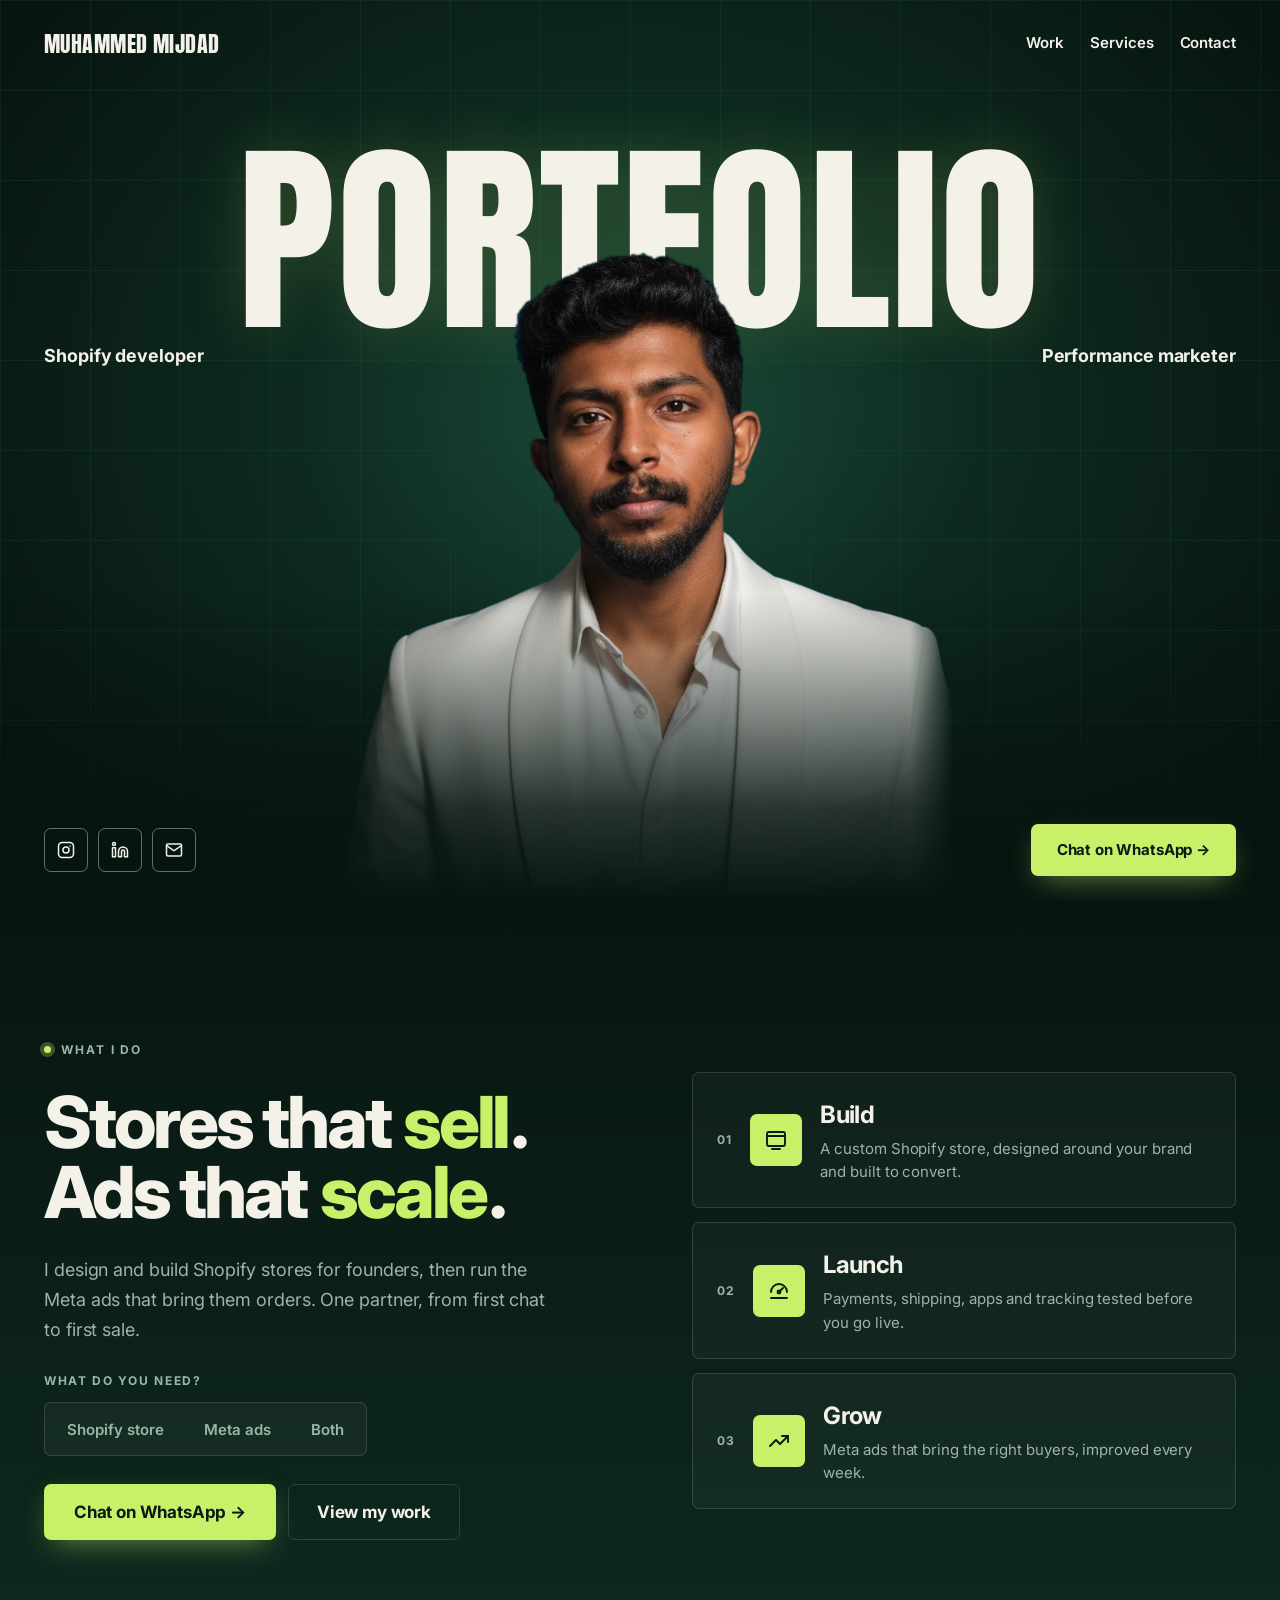
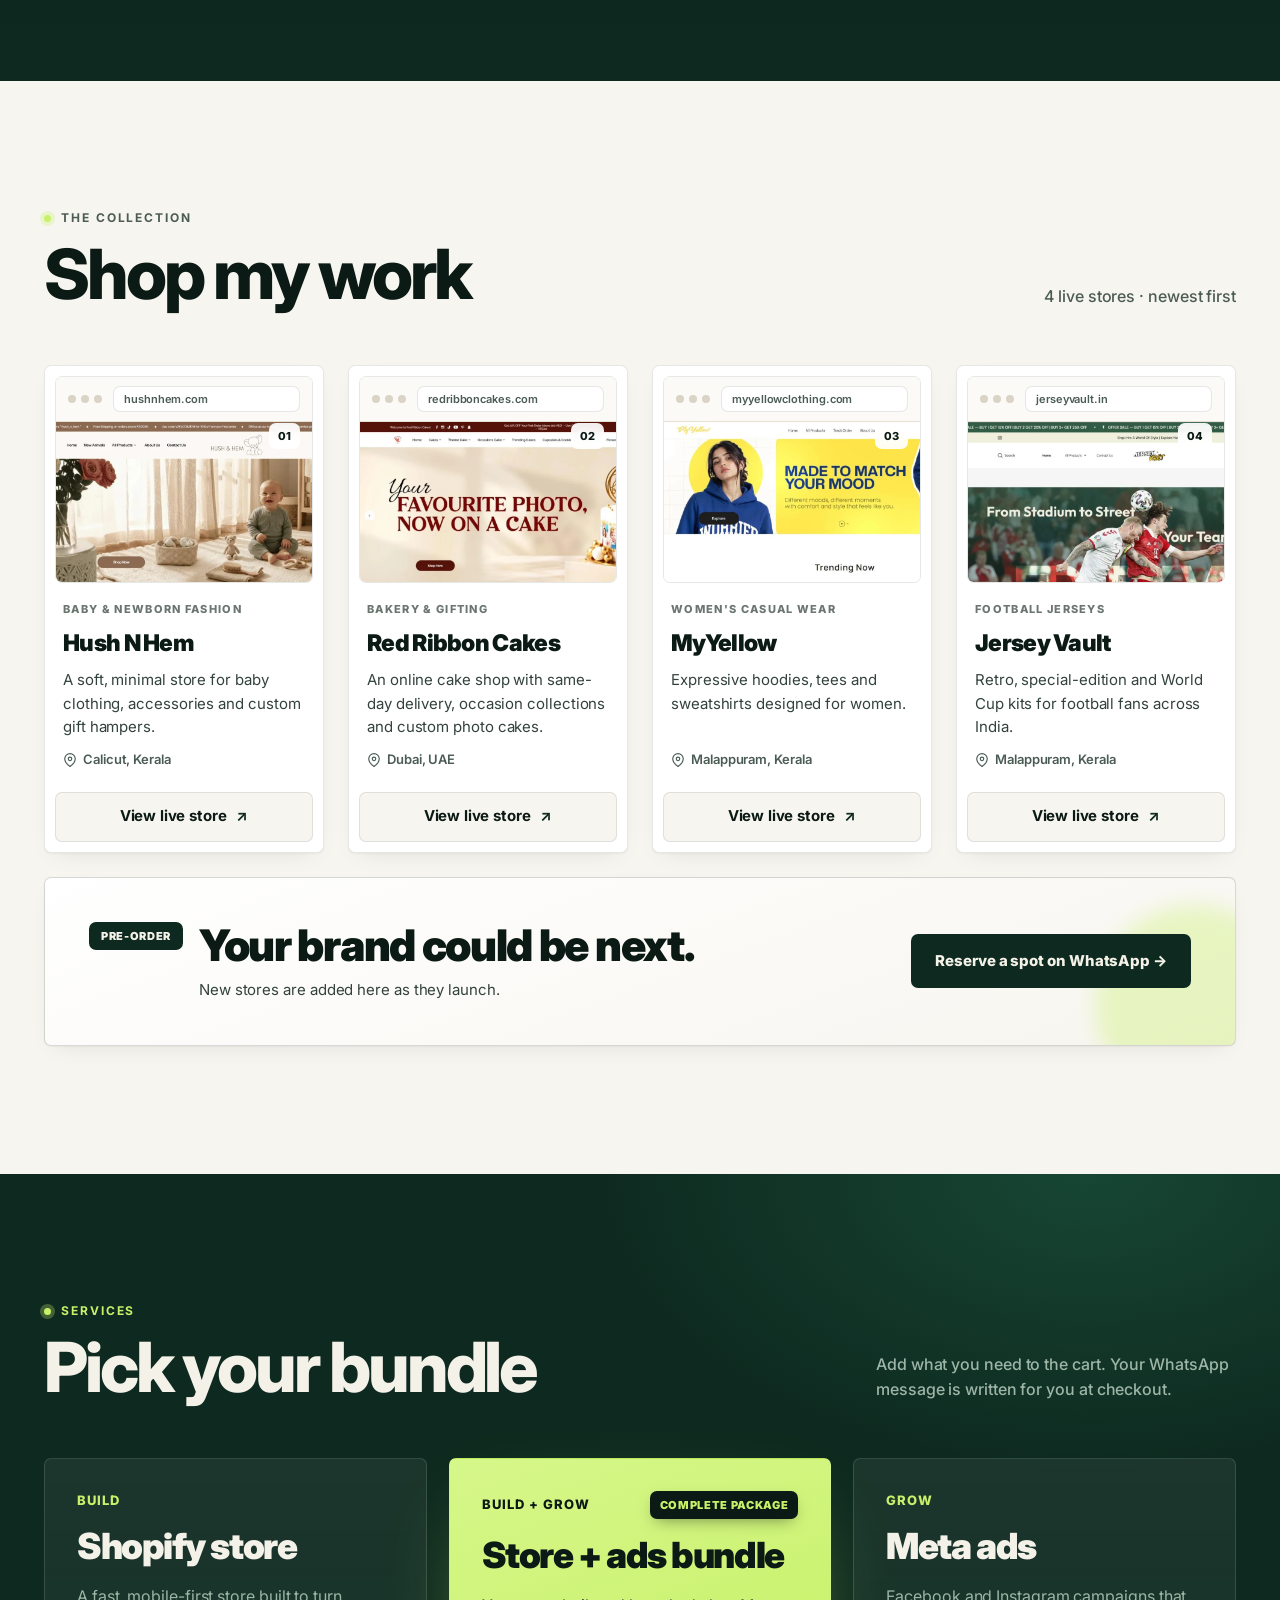
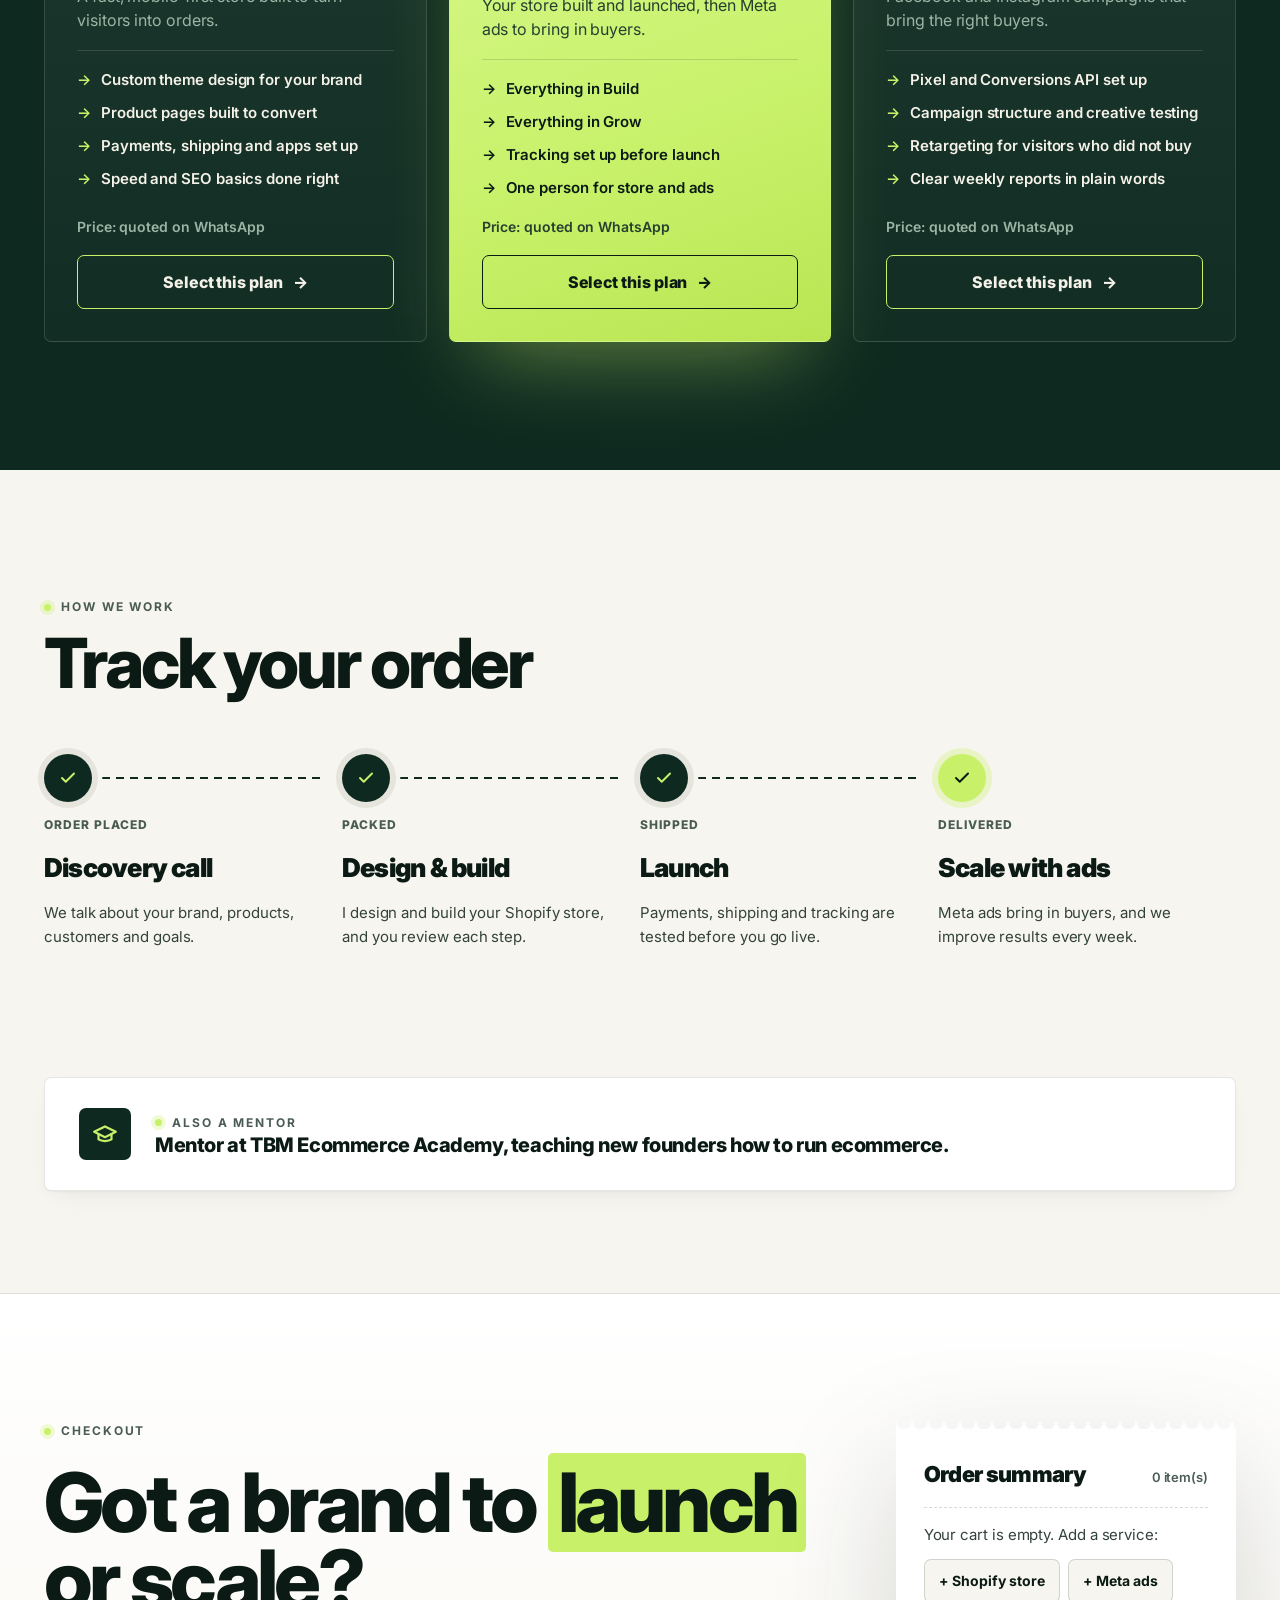
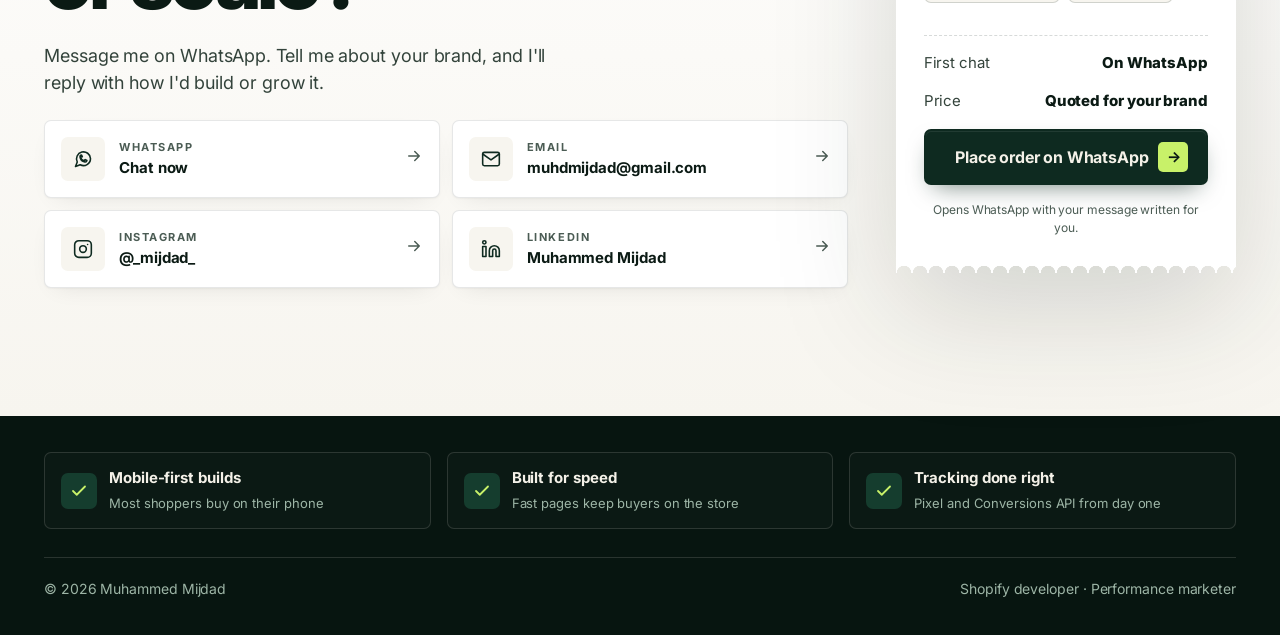
==== commit 00b4b115: "Version tags so visitors get the latest design" ====
--- a/index.html
+++ b/index.html
@@ -20,7 +20,7 @@
 <link rel="preconnect" href="https://fonts.googleapis.com">
 <link rel="preconnect" href="https://fonts.gstatic.com" crossorigin>
 <link href="https://fonts.googleapis.com/css2?family=Anton&family=Inter:opsz,wght@14..32,400..900&display=swap" rel="stylesheet">
-<link rel="stylesheet" href="assets/css/style.css">
+<link rel="stylesheet" href="assets/css/style.css?v=3">
 </head>
 <body>
 
@@ -196,6 +196,6 @@
   </div>
 </footer>
 
-<script src="assets/js/main.js" defer></script>
+<script src="assets/js/main.js?v=3" defer></script>
 </body>
 </html>
--- a/assets/css/style.css
+++ b/assets/css/style.css
@@ -500,6 +500,12 @@
 @media (max-width:900px){.ib-grid{grid-template-columns:minmax(0,1fr)}}
 @media (max-width:480px){.ib-tiles li{grid-template-columns:44px minmax(0,1fr);padding:18px}.ib-n{display:none}.ib-ico{width:44px;height:44px}}
 
+.add{display:flex;align-items:center;justify-content:center;gap:10px;text-decoration:none}
+.add span{transition:transform .3s}
+.add:hover{background:var(--lime);color:var(--ink);border-color:var(--lime)}
+.add:hover span{transform:translateX(4px)}
+.bundle.featured .add:hover{background:var(--ink);color:var(--lime);border-color:var(--ink)}
+
 /* ---------- Motion ---------- */
 .js .reveal{opacity:0;transform:translateY(28px);transition:opacity .7s ease,transform .7s cubic-bezier(.2,.7,.2,1)}
 .js .reveal.in{opacity:1;transform:none}
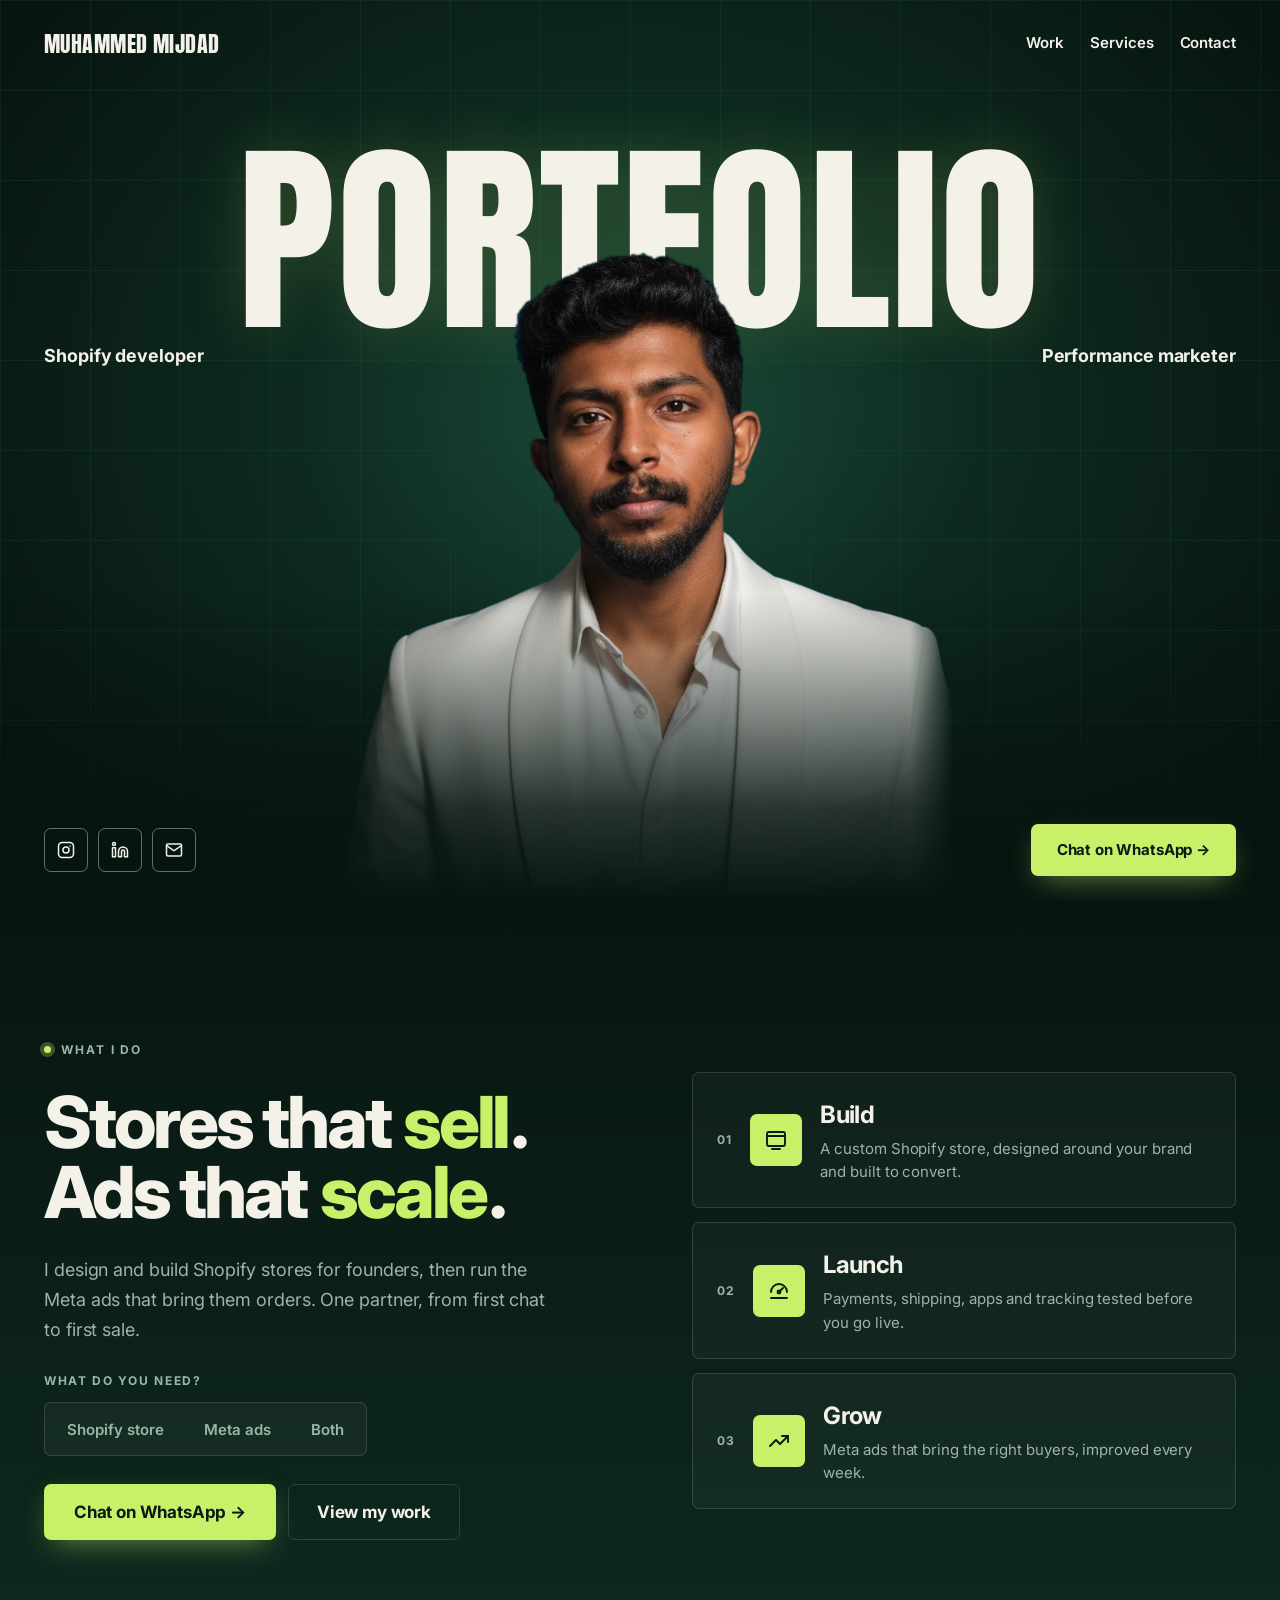
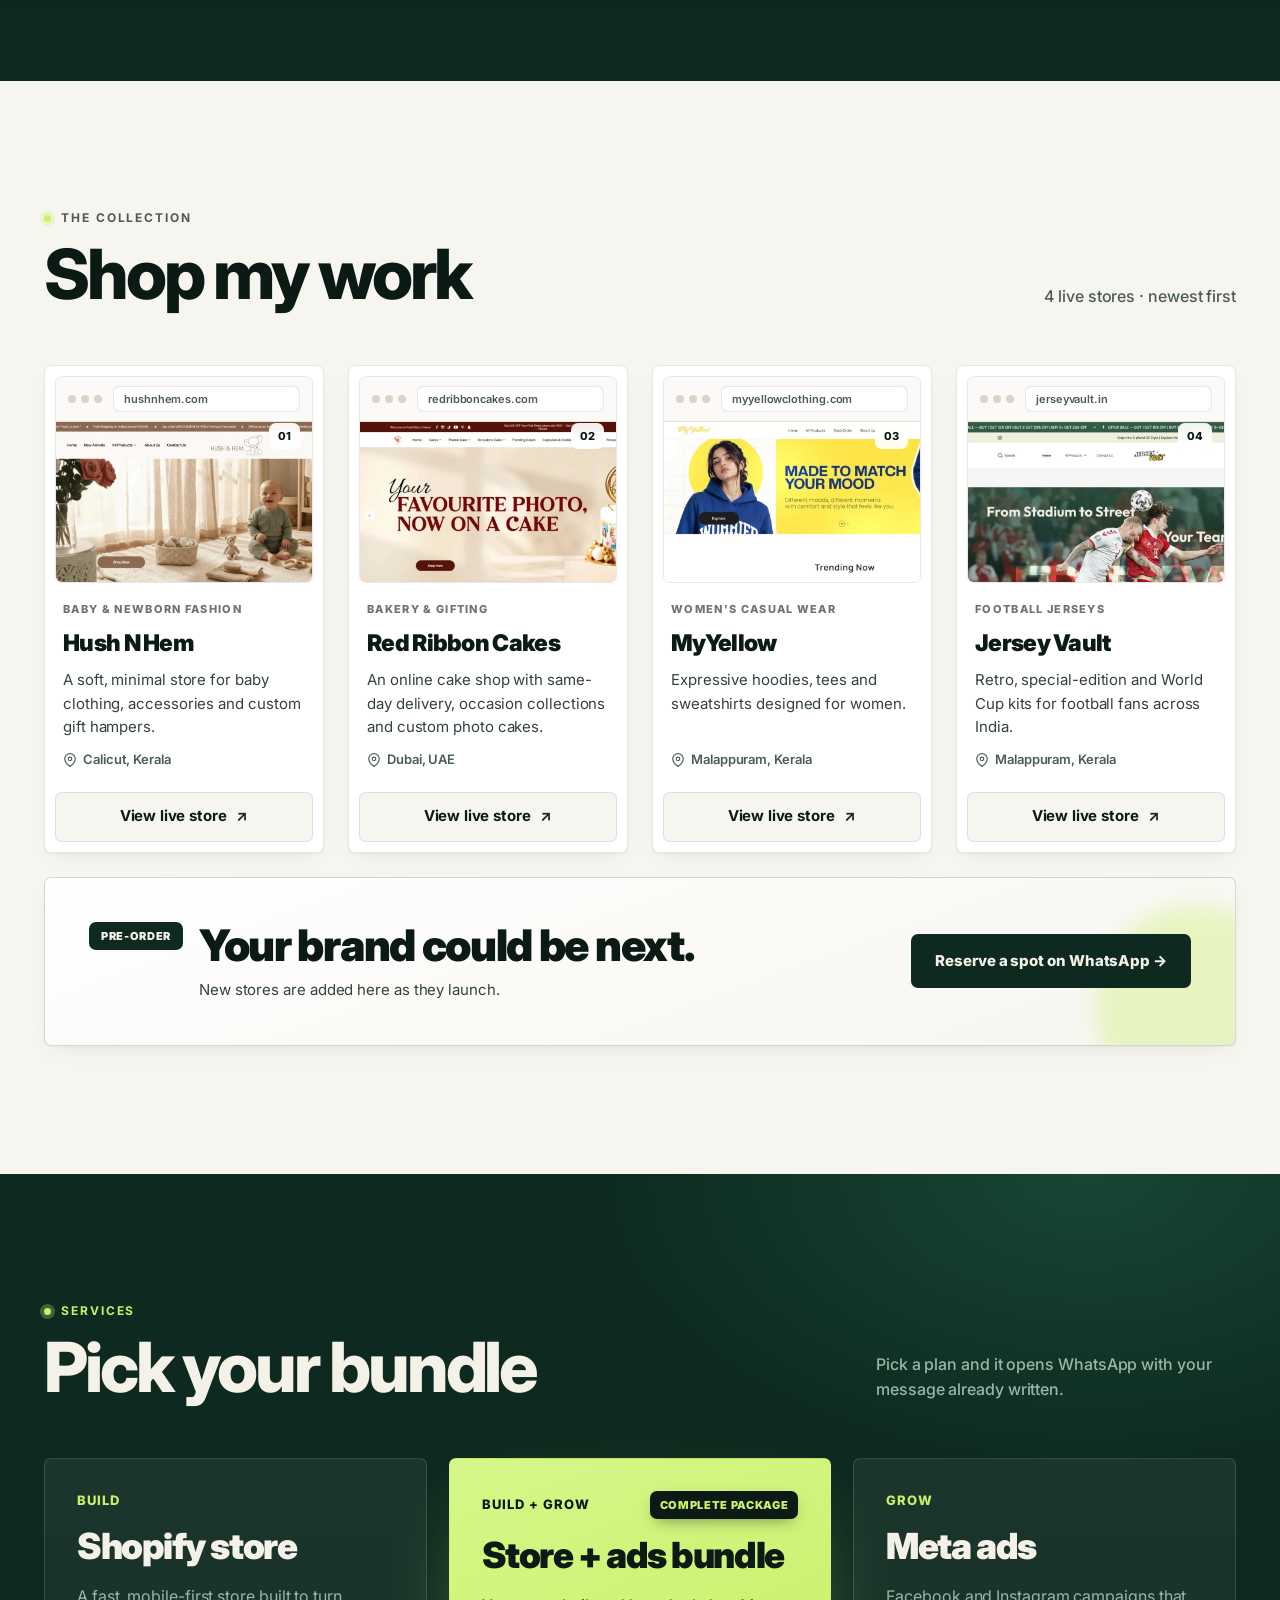
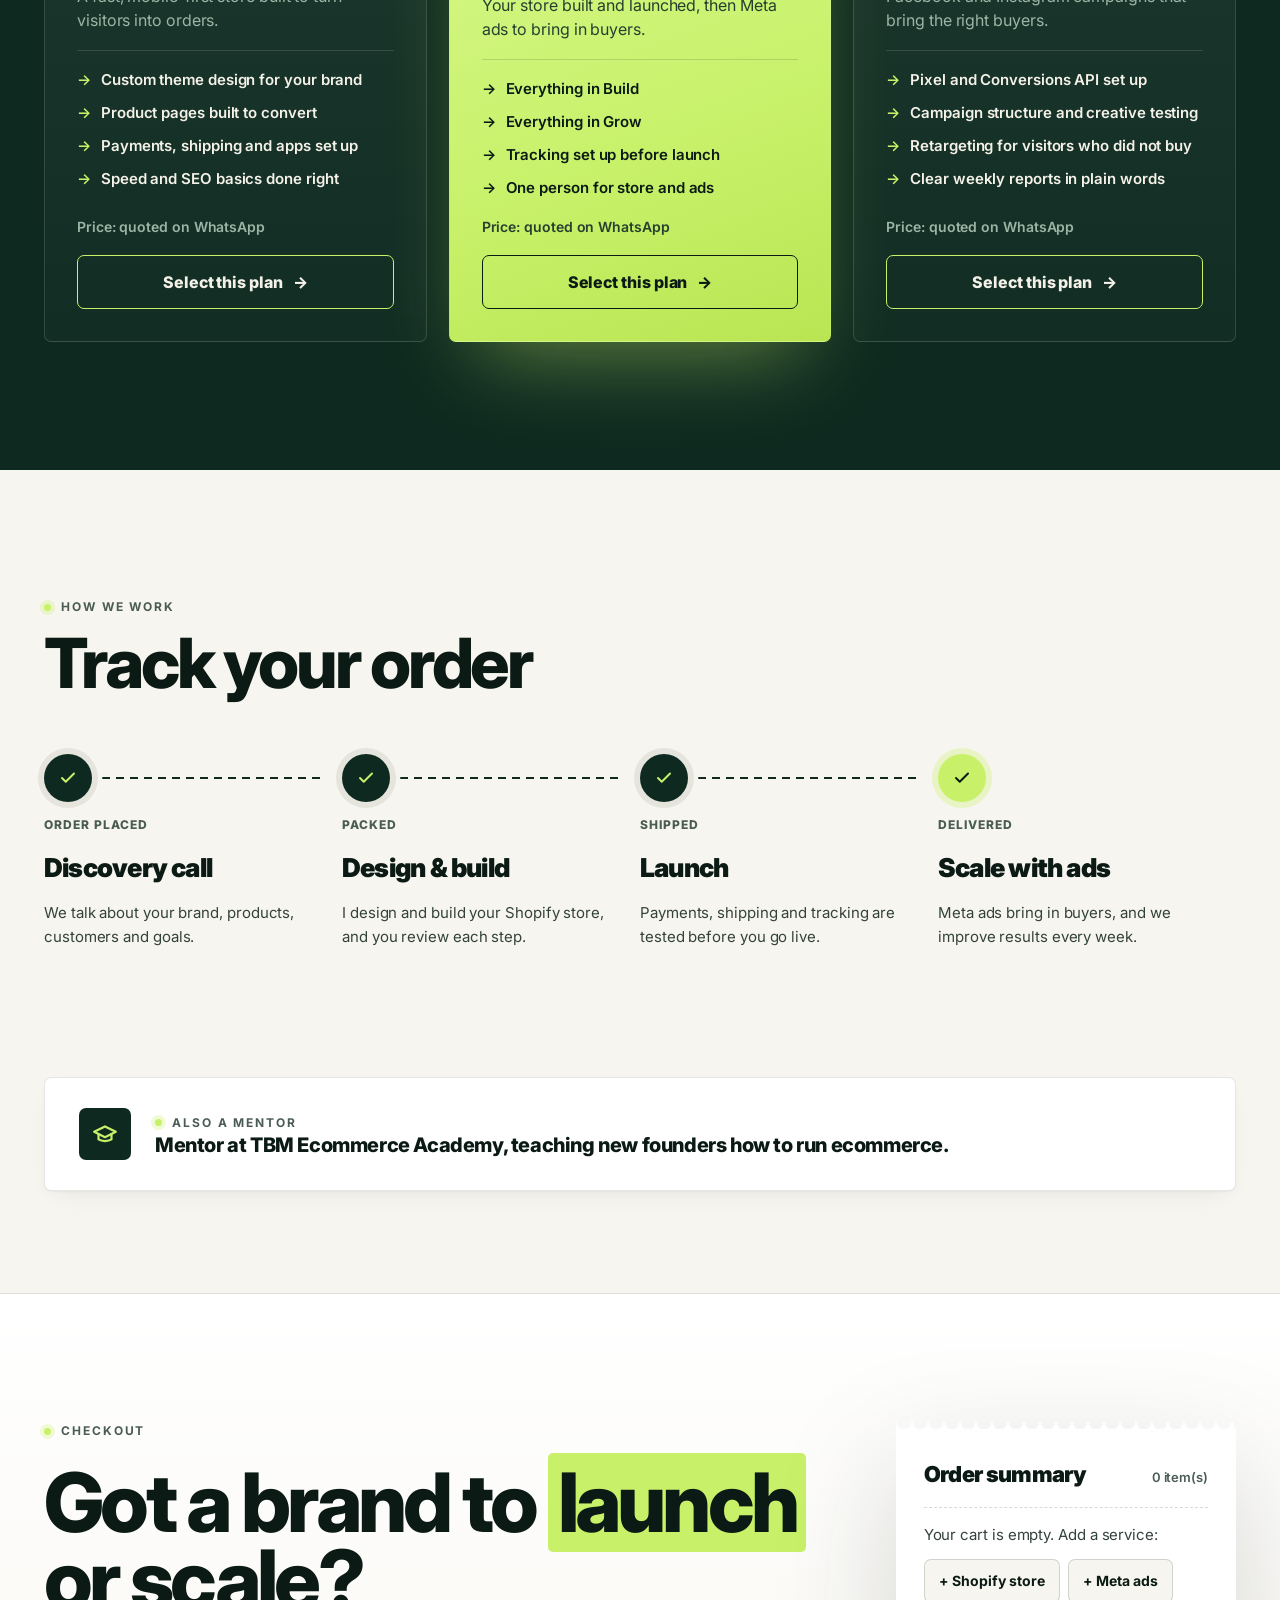
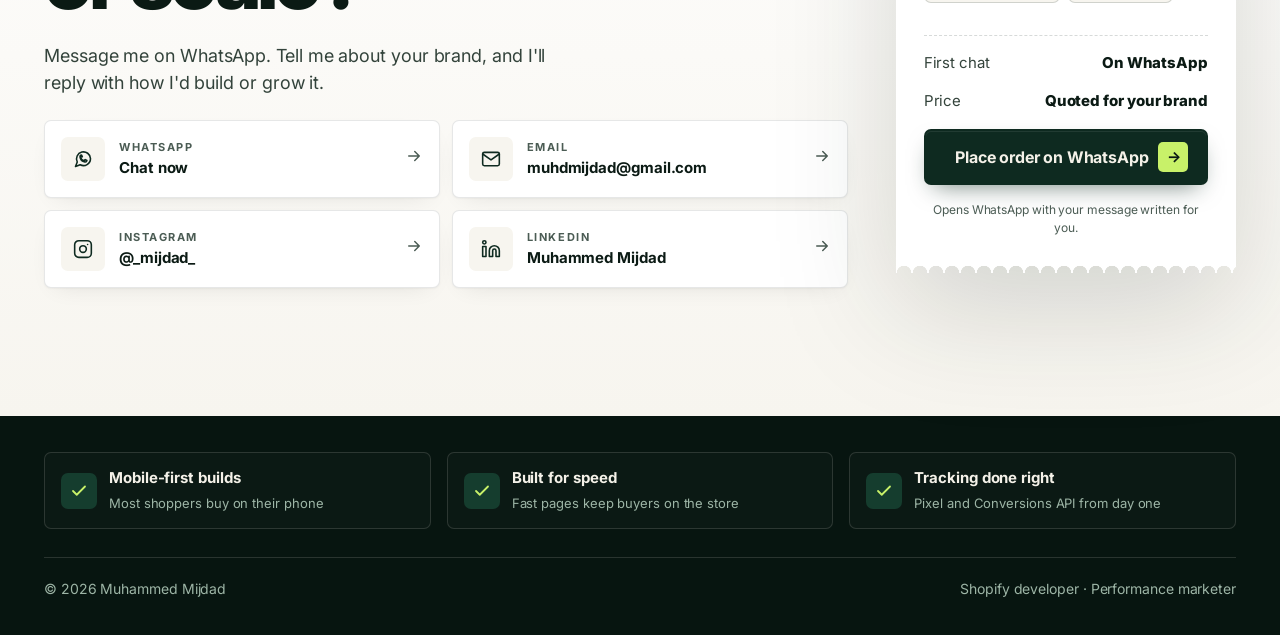
==== commit 3c980d5e: "Update services intro text" ====
--- a/index.html
+++ b/index.html
@@ -104,7 +104,7 @@
   <div class="section wrap">
     <div class="section-head reveal">
       <div><p class="kicker">Services</p><h2 class="h2" id="services-title">Pick your bundle</h2></div>
-      <span class="meta">Add what you need to the cart. Your WhatsApp message is written for you at checkout.</span>
+      <span class="meta">Pick a plan and it opens WhatsApp with your message already written.</span>
     </div>
     <div class="bundles">
       <div class="bundle reveal">
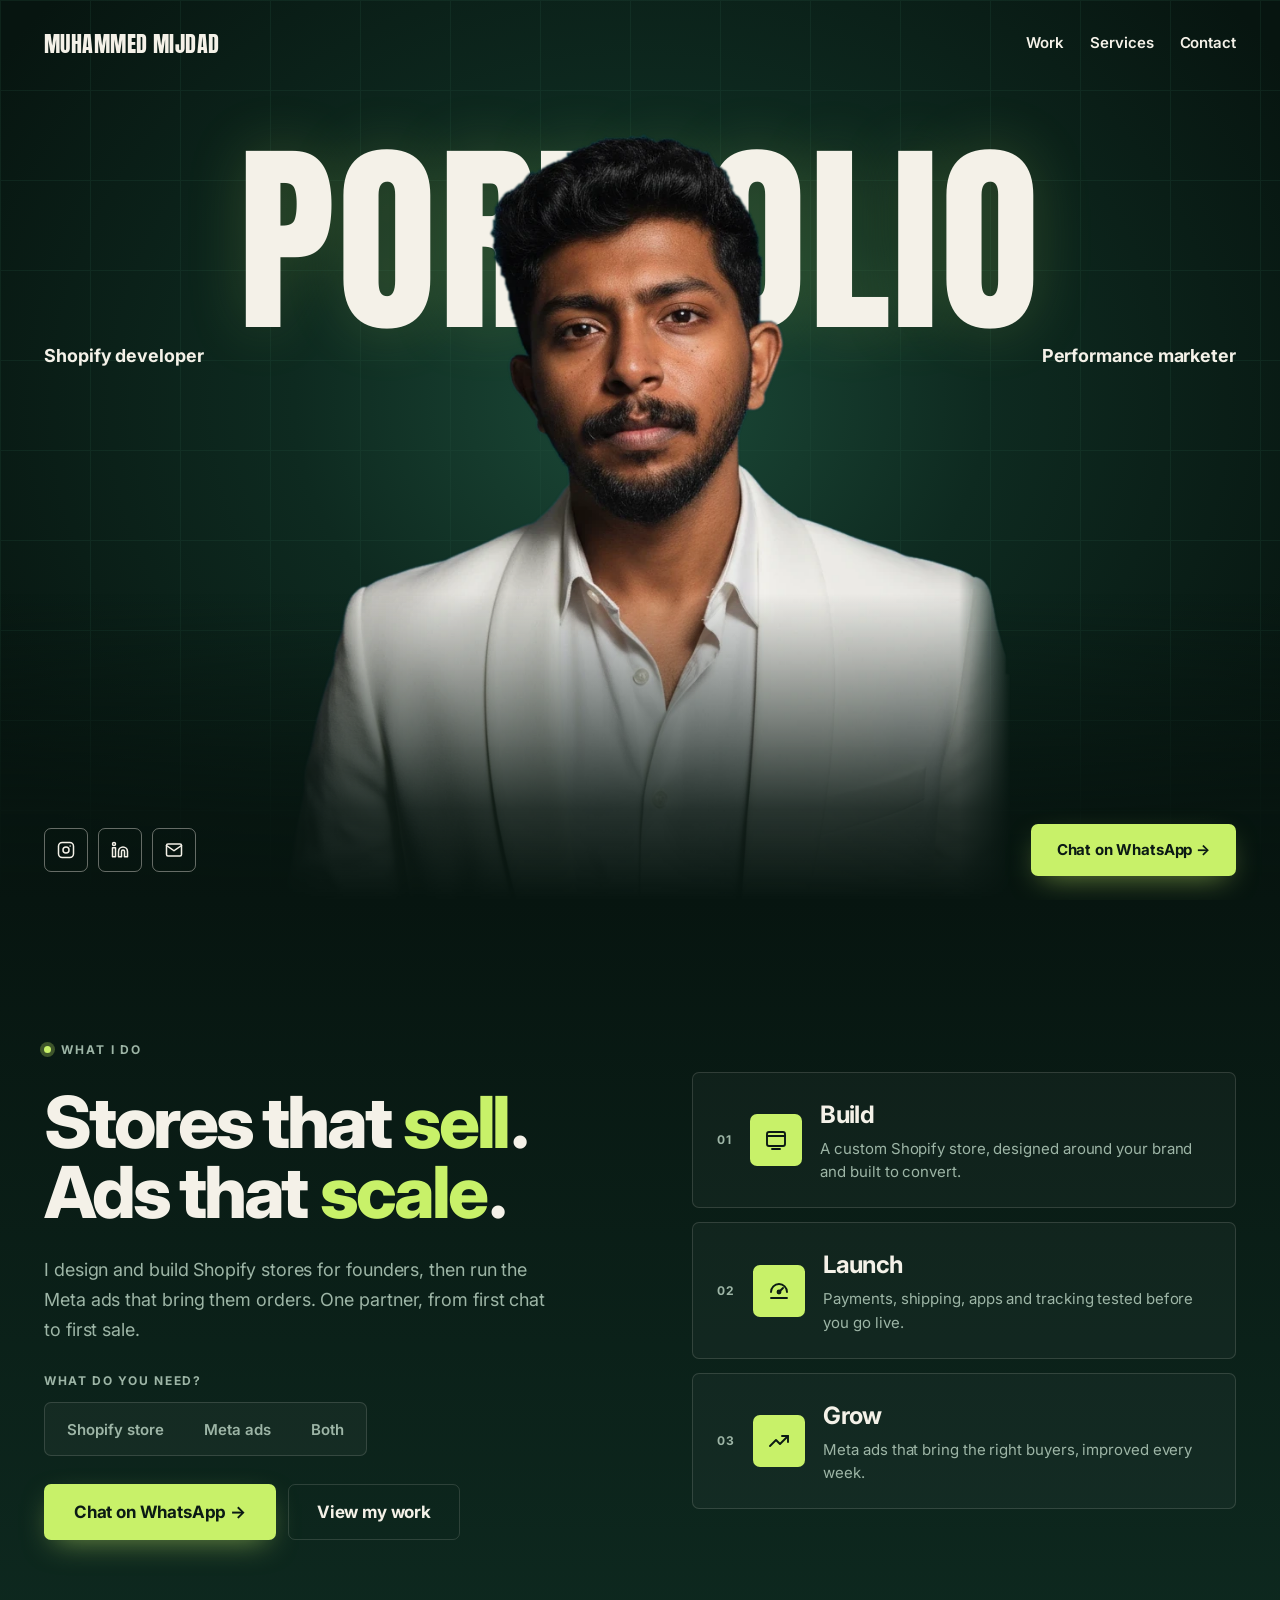
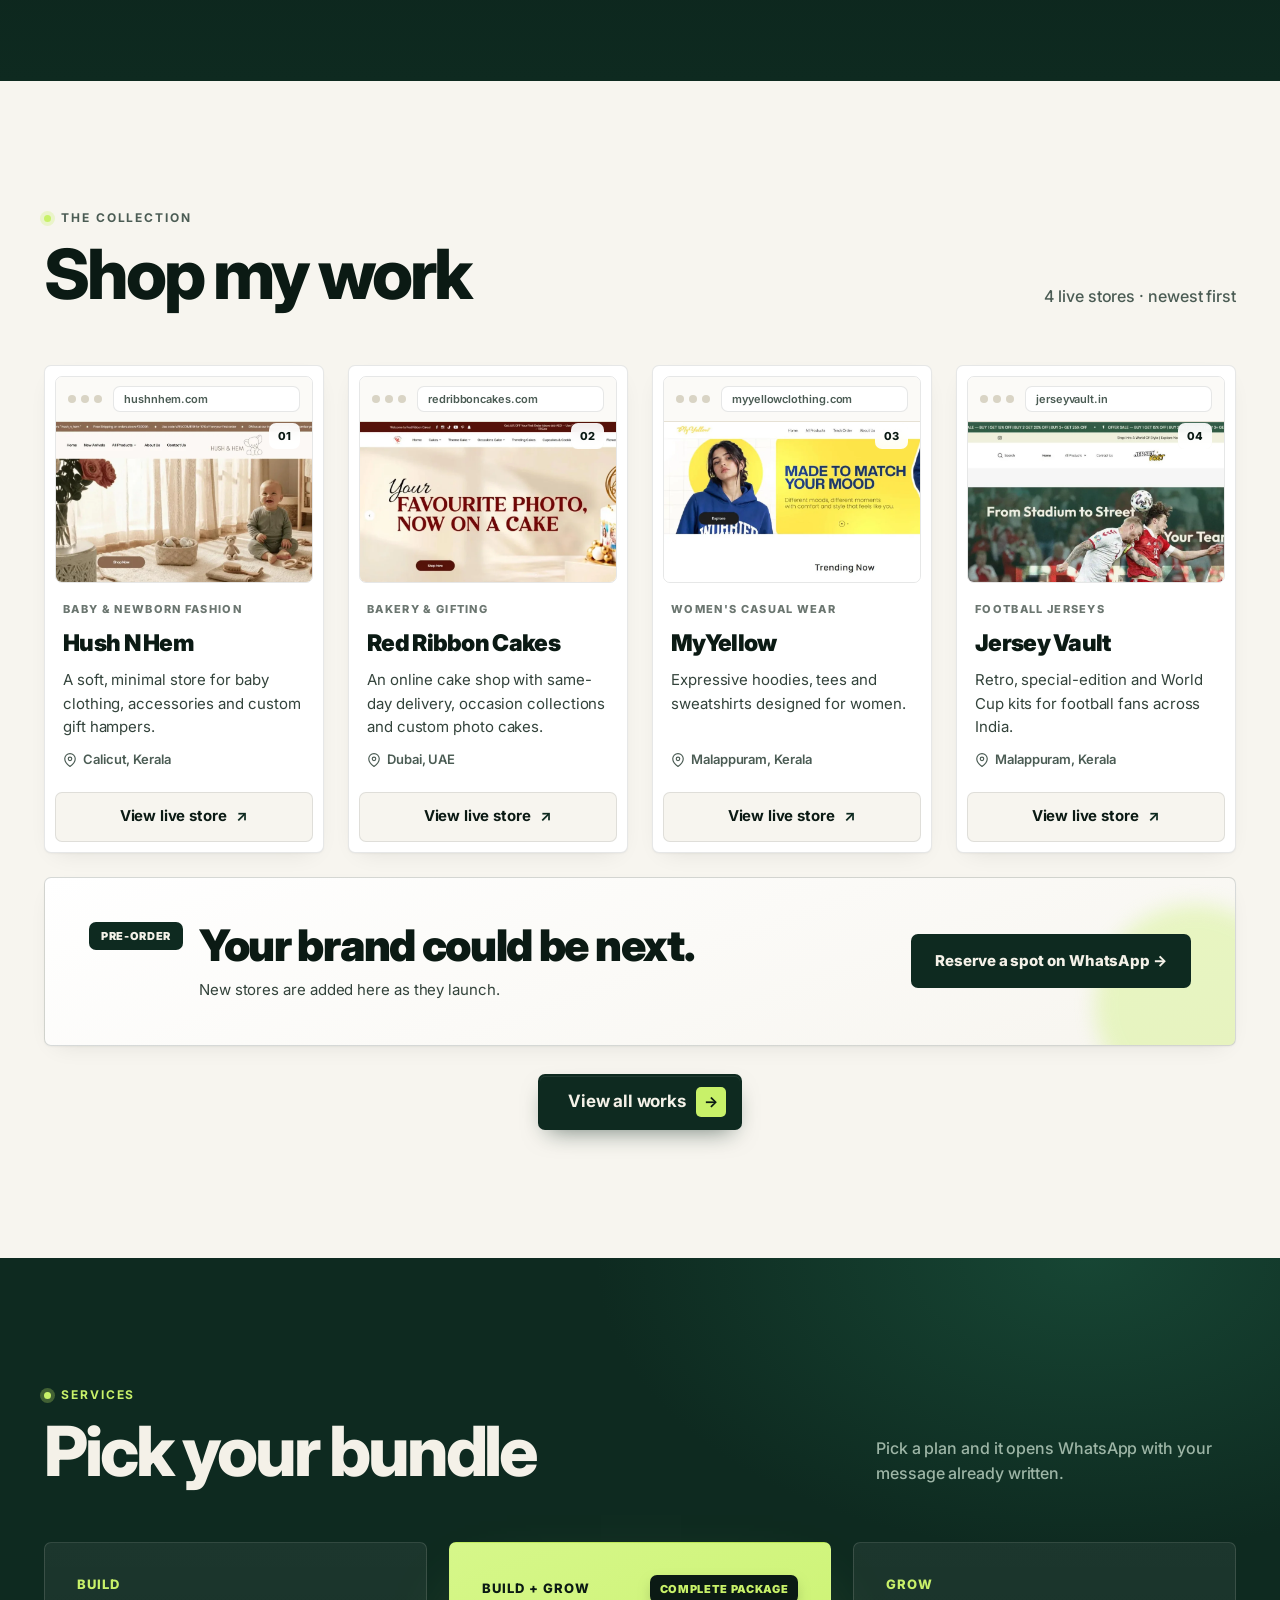
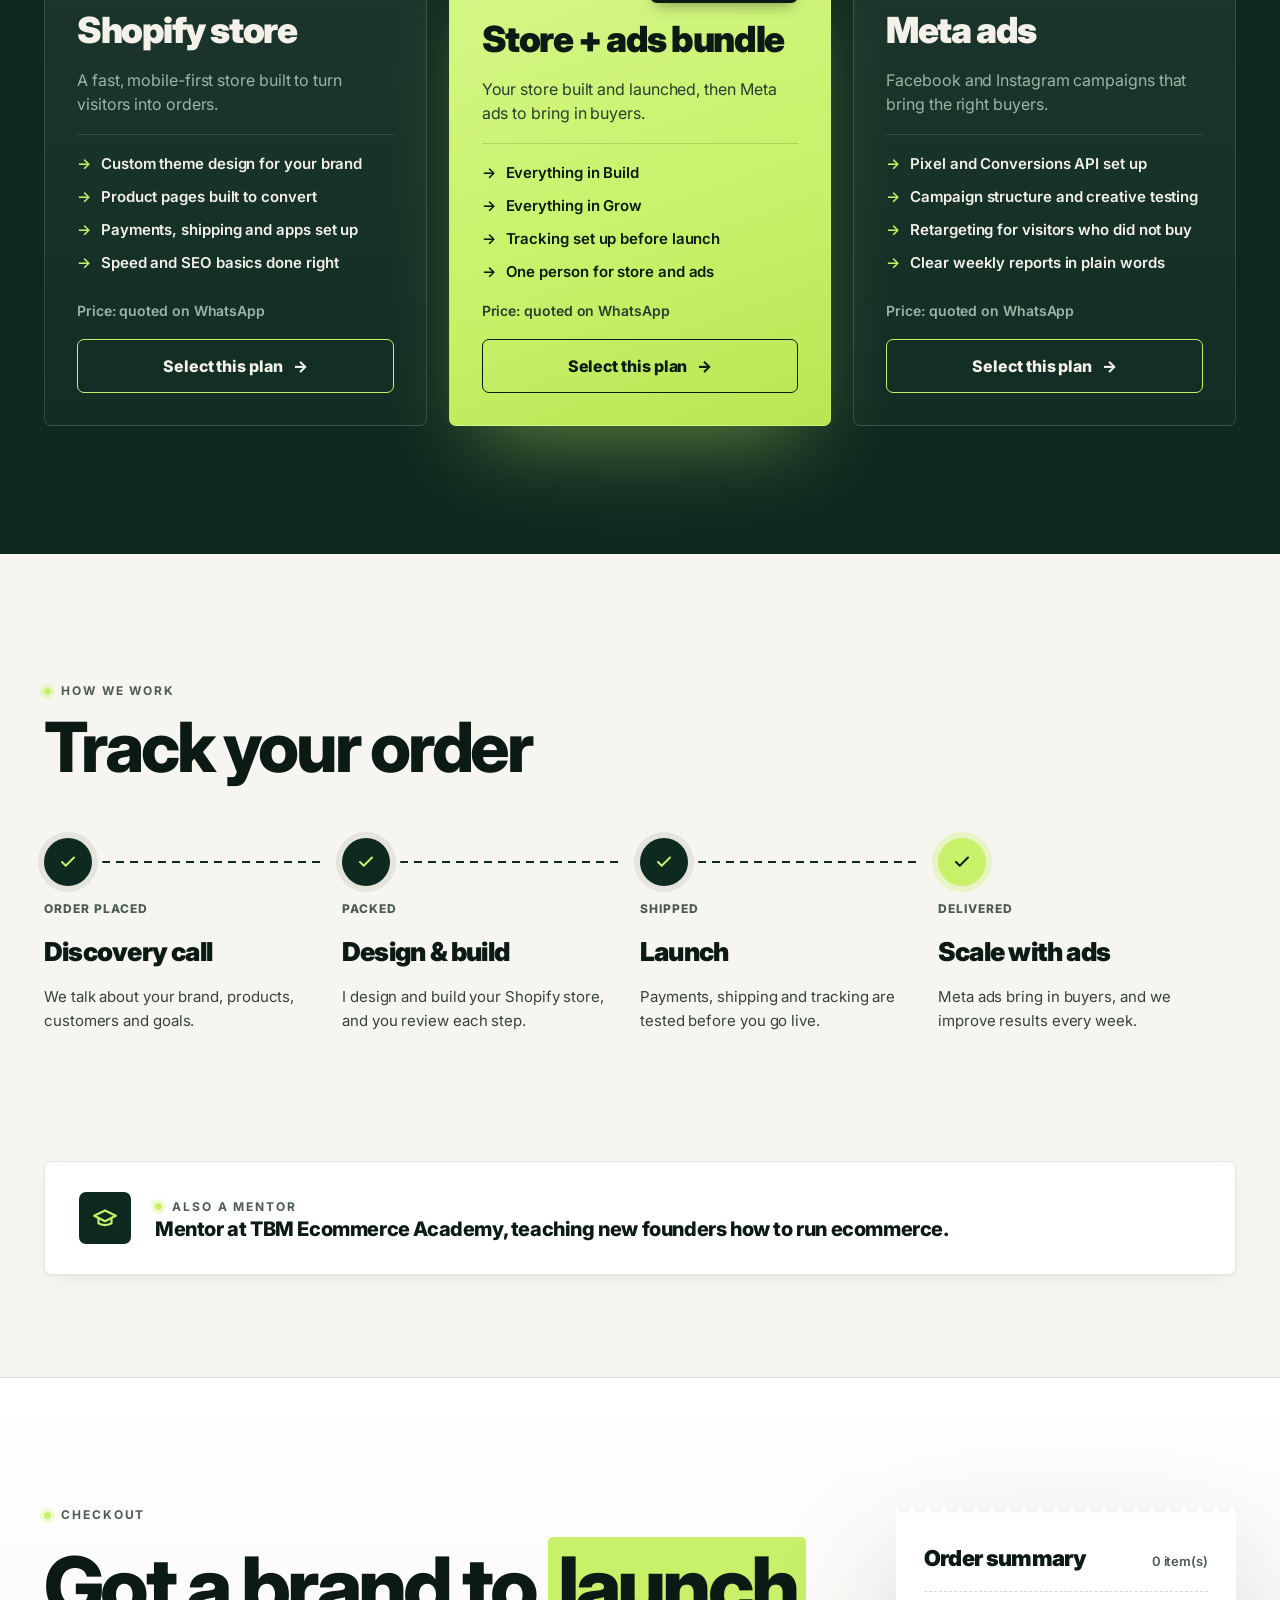
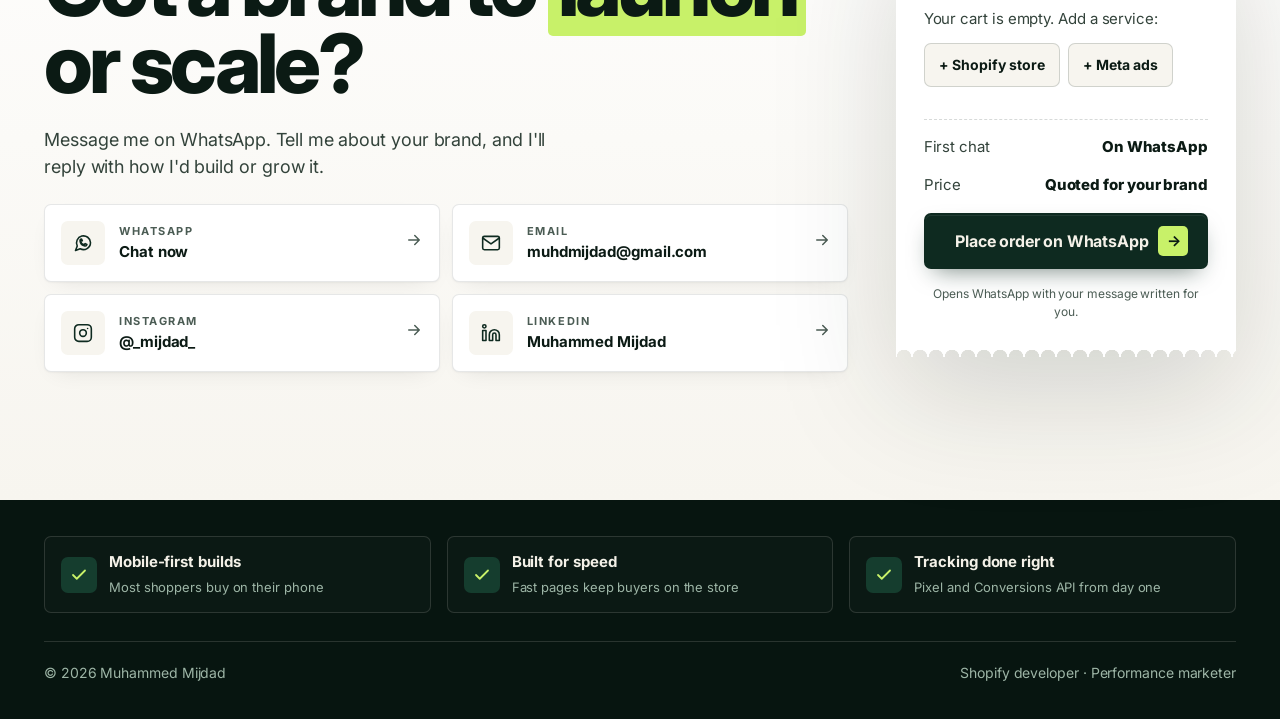
==== commit 3a659fde: "Work links to All work page, View all button, new preview image" ====
--- a/index.html
+++ b/index.html
@@ -13,14 +13,14 @@
 <meta property="og:title" content="Muhammed Mijdad — Shopify Developer & Performance Marketer">
 <meta property="og:description" content="Stores that sell. Ads that scale. See my live Shopify stores and chat on WhatsApp.">
 <meta property="og:url" content="https://mijdad.github.io/">
-<meta property="og:image" content="https://mijdad.github.io/assets/img/og-image.jpg">
+<meta property="og:image" content="https://mijdad.github.io/assets/img/og-banner.jpg">
 <meta property="og:image:width" content="1200">
 <meta property="og:image:height" content="630">
 <meta name="twitter:card" content="summary_large_image">
 <link rel="preconnect" href="https://fonts.googleapis.com">
 <link rel="preconnect" href="https://fonts.gstatic.com" crossorigin>
 <link href="https://fonts.googleapis.com/css2?family=Anton&family=Inter:opsz,wght@14..32,400..900&display=swap" rel="stylesheet">
-<link rel="stylesheet" href="assets/css/style.css?v=3">
+<link rel="stylesheet" href="assets/css/style.css?v=4">
 </head>
 <body>
 
@@ -30,7 +30,7 @@
   <nav class="nav wrap" aria-label="Main">
     <a class="brand" href="#top">MUHAMMED MIJDAD</a>
     <div class="nav-links">
-      <a href="#work">Work</a>
+      <a href="work.html">Work</a>
       <a href="#services">Services</a>
       <a href="#checkout">Contact</a>
       
@@ -94,8 +94,8 @@
       <span class="go">Reserve a spot on WhatsApp →</span>
     </a>
   </div>
-  <div class="view-all" data-view-all hidden>
-    <a class="btn btn-dark" href="work.html">View all <span data-live-count>4</span> works <span class="arr">→</span></a>
+  <div class="view-all">
+    <a class="btn btn-dark" href="work.html">View all works <span class="arr">→</span></a>
   </div>
 </section>
 
@@ -196,6 +196,6 @@
   </div>
 </footer>
 
-<script src="assets/js/main.js?v=3" defer></script>
+<script src="assets/js/main.js?v=4" defer></script>
 </body>
 </html>
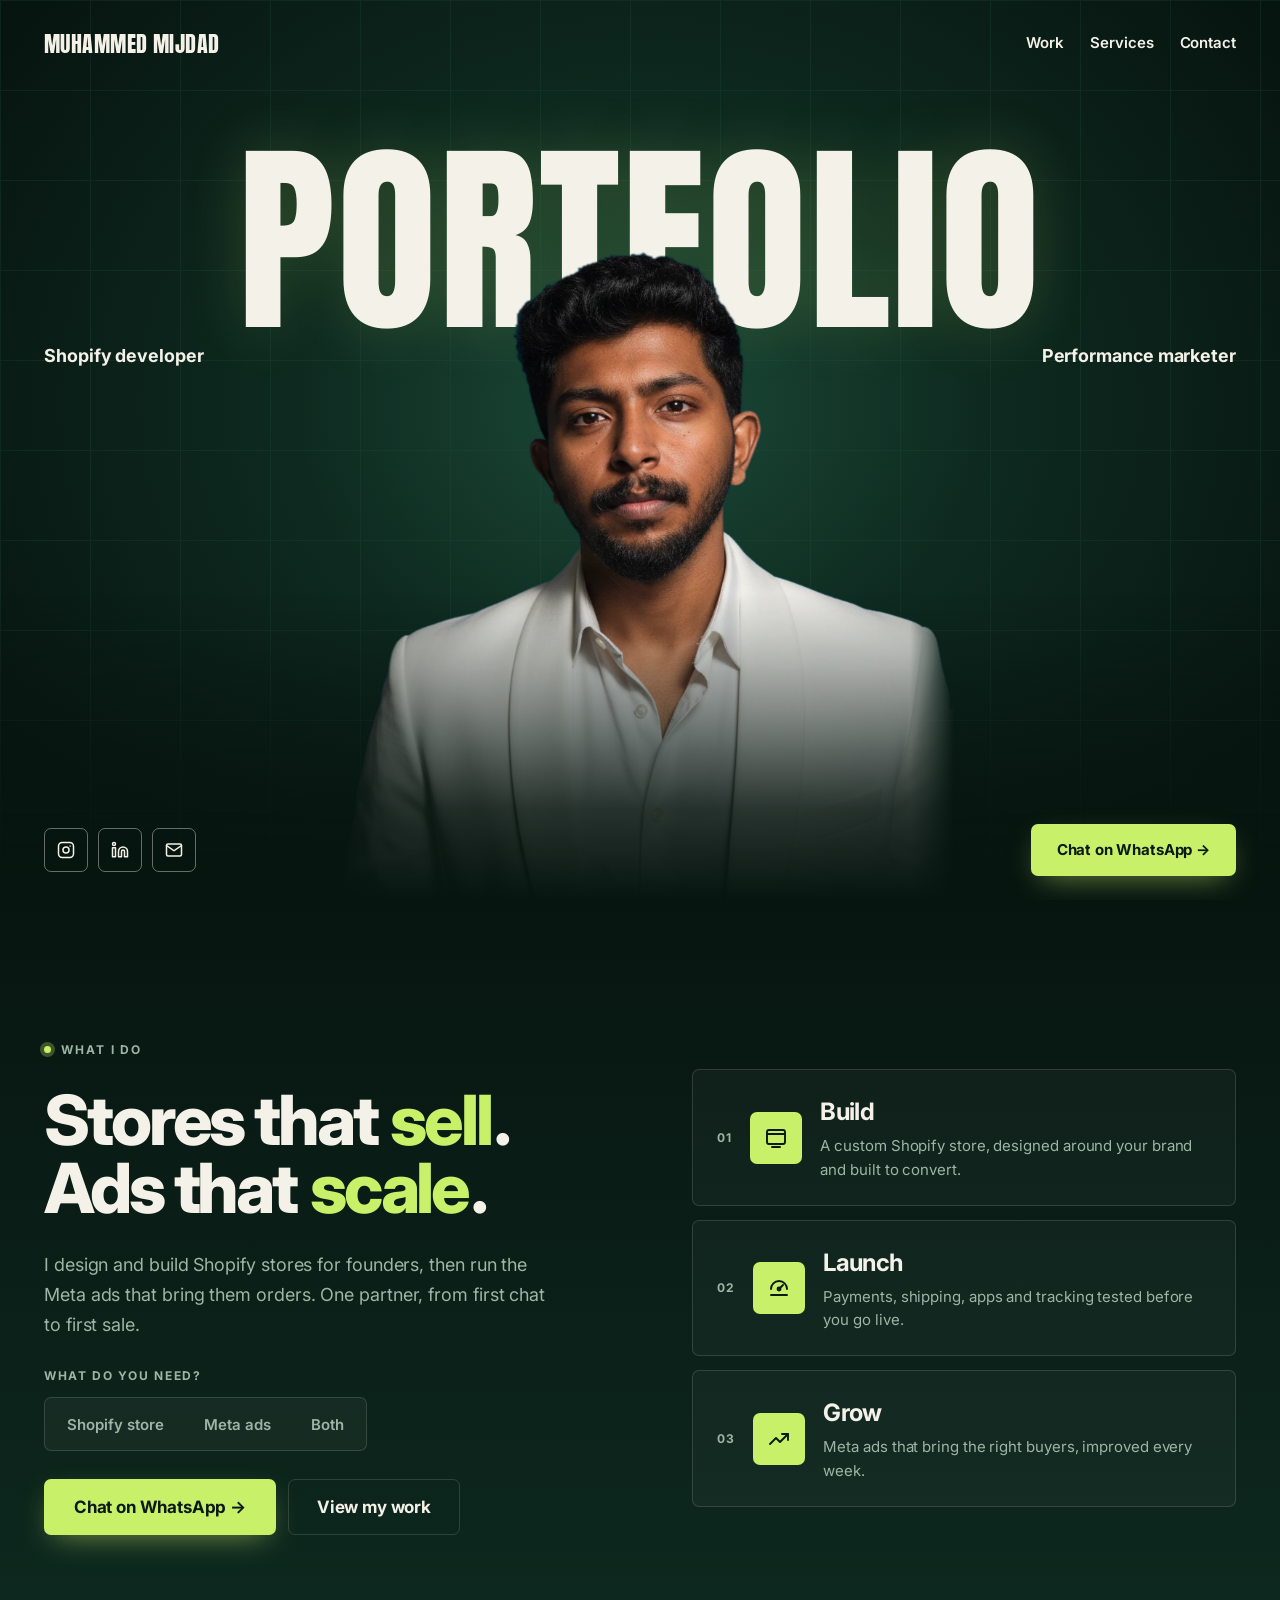
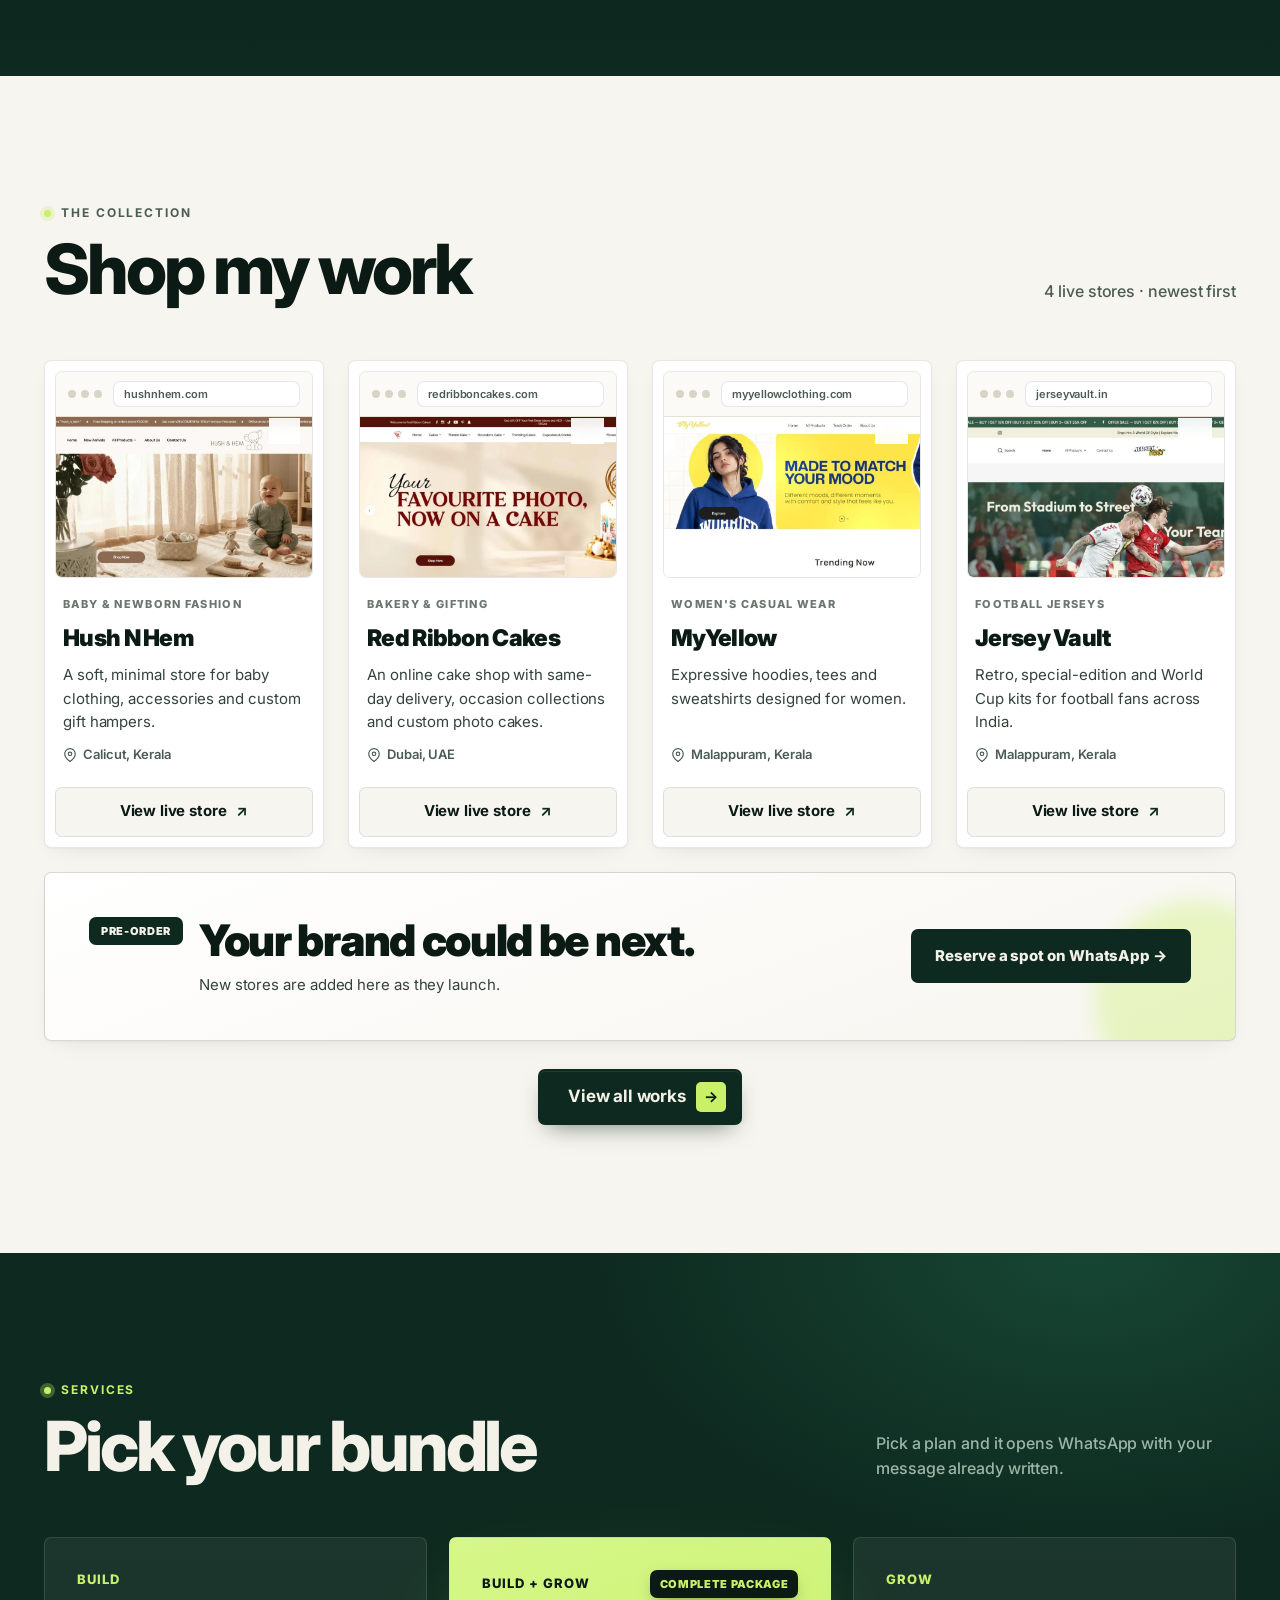
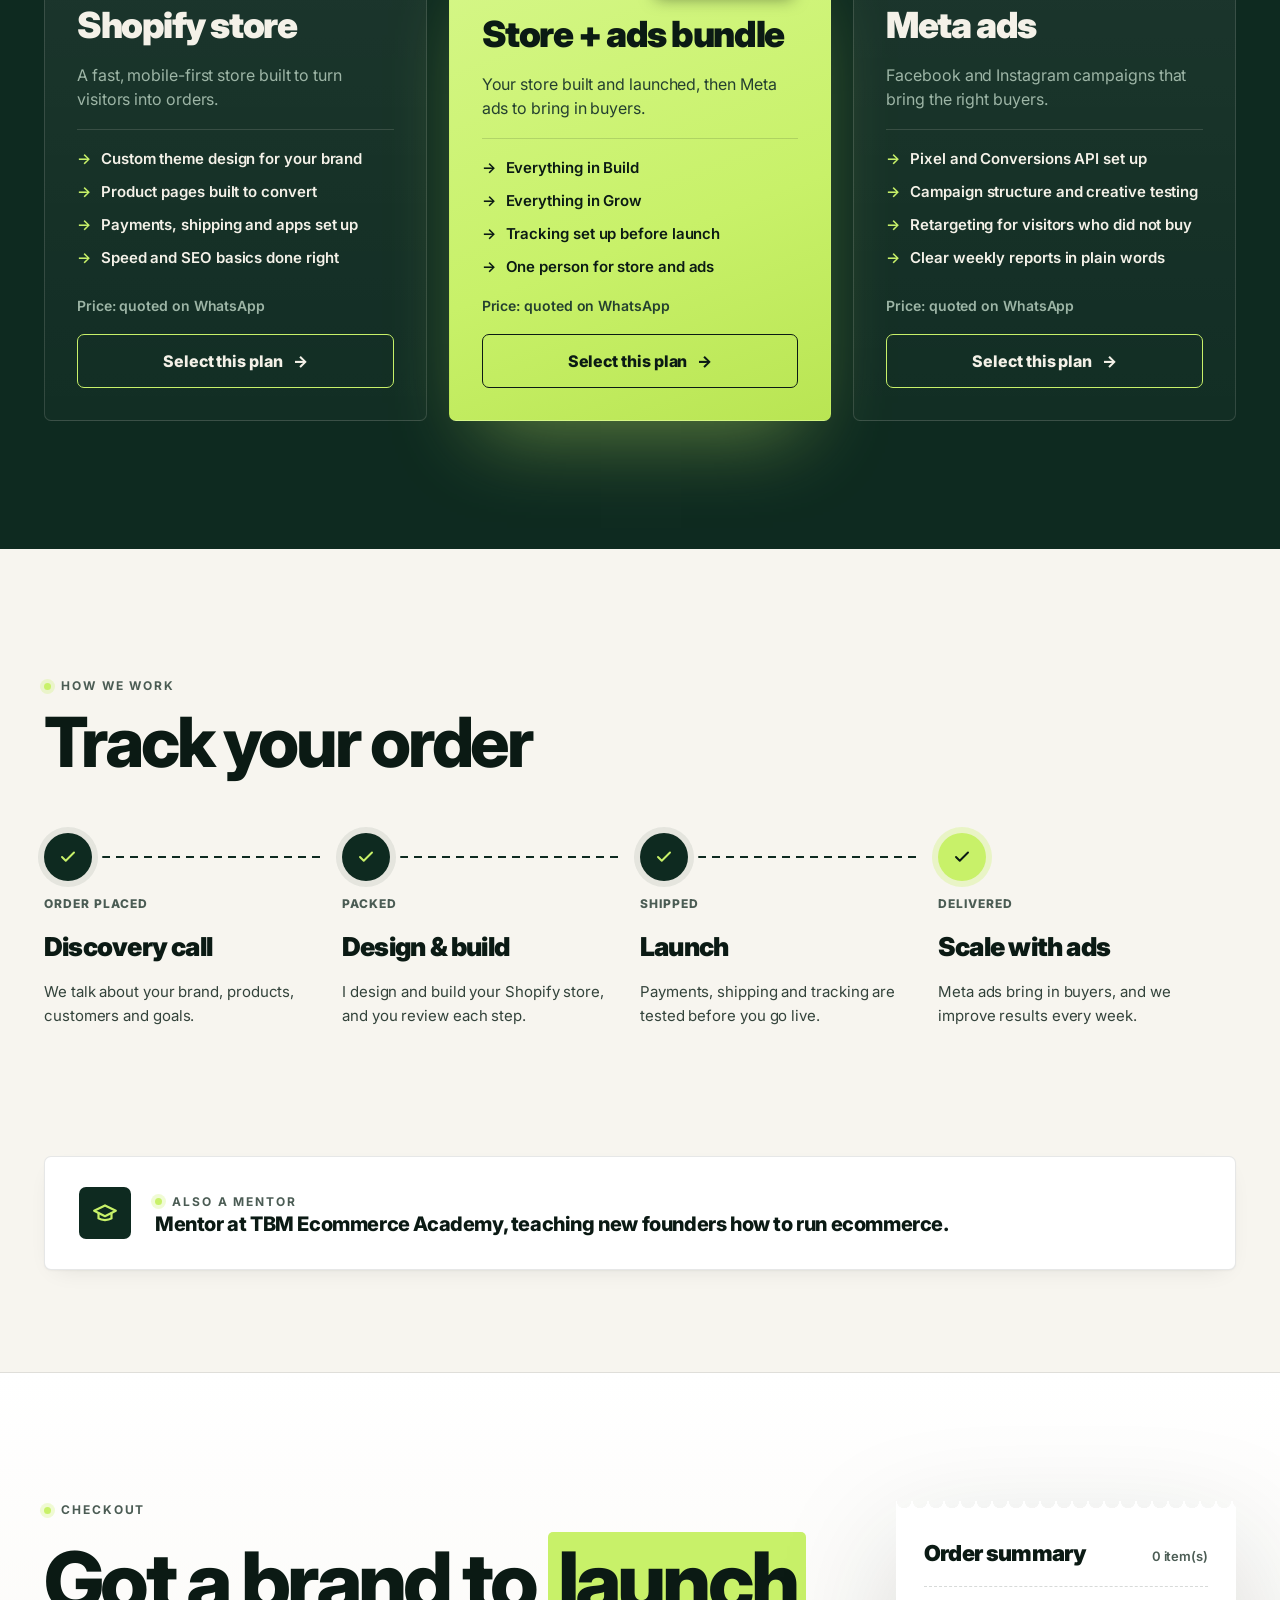
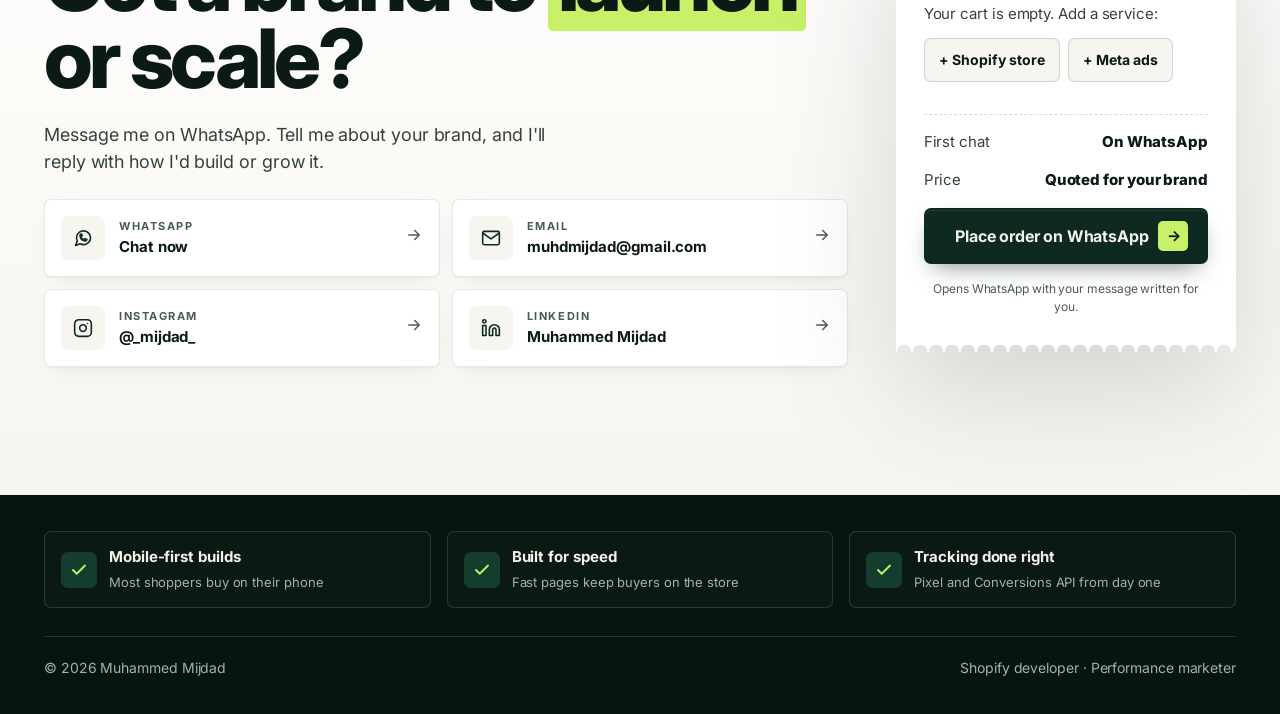
==== commit a1751491: "Load latest styles" ====
--- a/index.html
+++ b/index.html
@@ -20,7 +20,7 @@
 <link rel="preconnect" href="https://fonts.googleapis.com">
 <link rel="preconnect" href="https://fonts.gstatic.com" crossorigin>
 <link href="https://fonts.googleapis.com/css2?family=Anton&family=Inter:opsz,wght@14..32,400..900&display=swap" rel="stylesheet">
-<link rel="stylesheet" href="assets/css/style.css?v=4">
+<link rel="stylesheet" href="assets/css/style.css?v=5">
 </head>
 <body>
 
--- a/assets/css/style.css
+++ b/assets/css/style.css
@@ -479,7 +479,7 @@
 .ib-grid{display:grid;grid-template-columns:minmax(0,1.05fr) minmax(0,1fr);gap:clamp(48px,6vw,96px);align-items:center}
 .ib-copy{display:flex;flex-direction:column;gap:28px}
 .ib .kicker{color:var(--sage)}
-.ib-title{margin:0;font-family:"Inter Display",var(--sans);font-weight:800;font-size:clamp(44px,5.6vw,84px);line-height:.98;letter-spacing:-.045em}
+.ib-title{margin:0;font-family:"Inter Display",var(--sans);font-weight:800;white-space:nowrap;font-size:min(clamp(44px,5.4vw,76px),calc((100vw - 48px) / 7));line-height:.98;letter-spacing:-.045em}
 .hl-d{background:none;color:var(--lime)}
 .ib-lead{margin:0;max-width:520px;font-size:18px;line-height:1.65;color:var(--sage)}
 .ib .choose-label{color:var(--sage)}
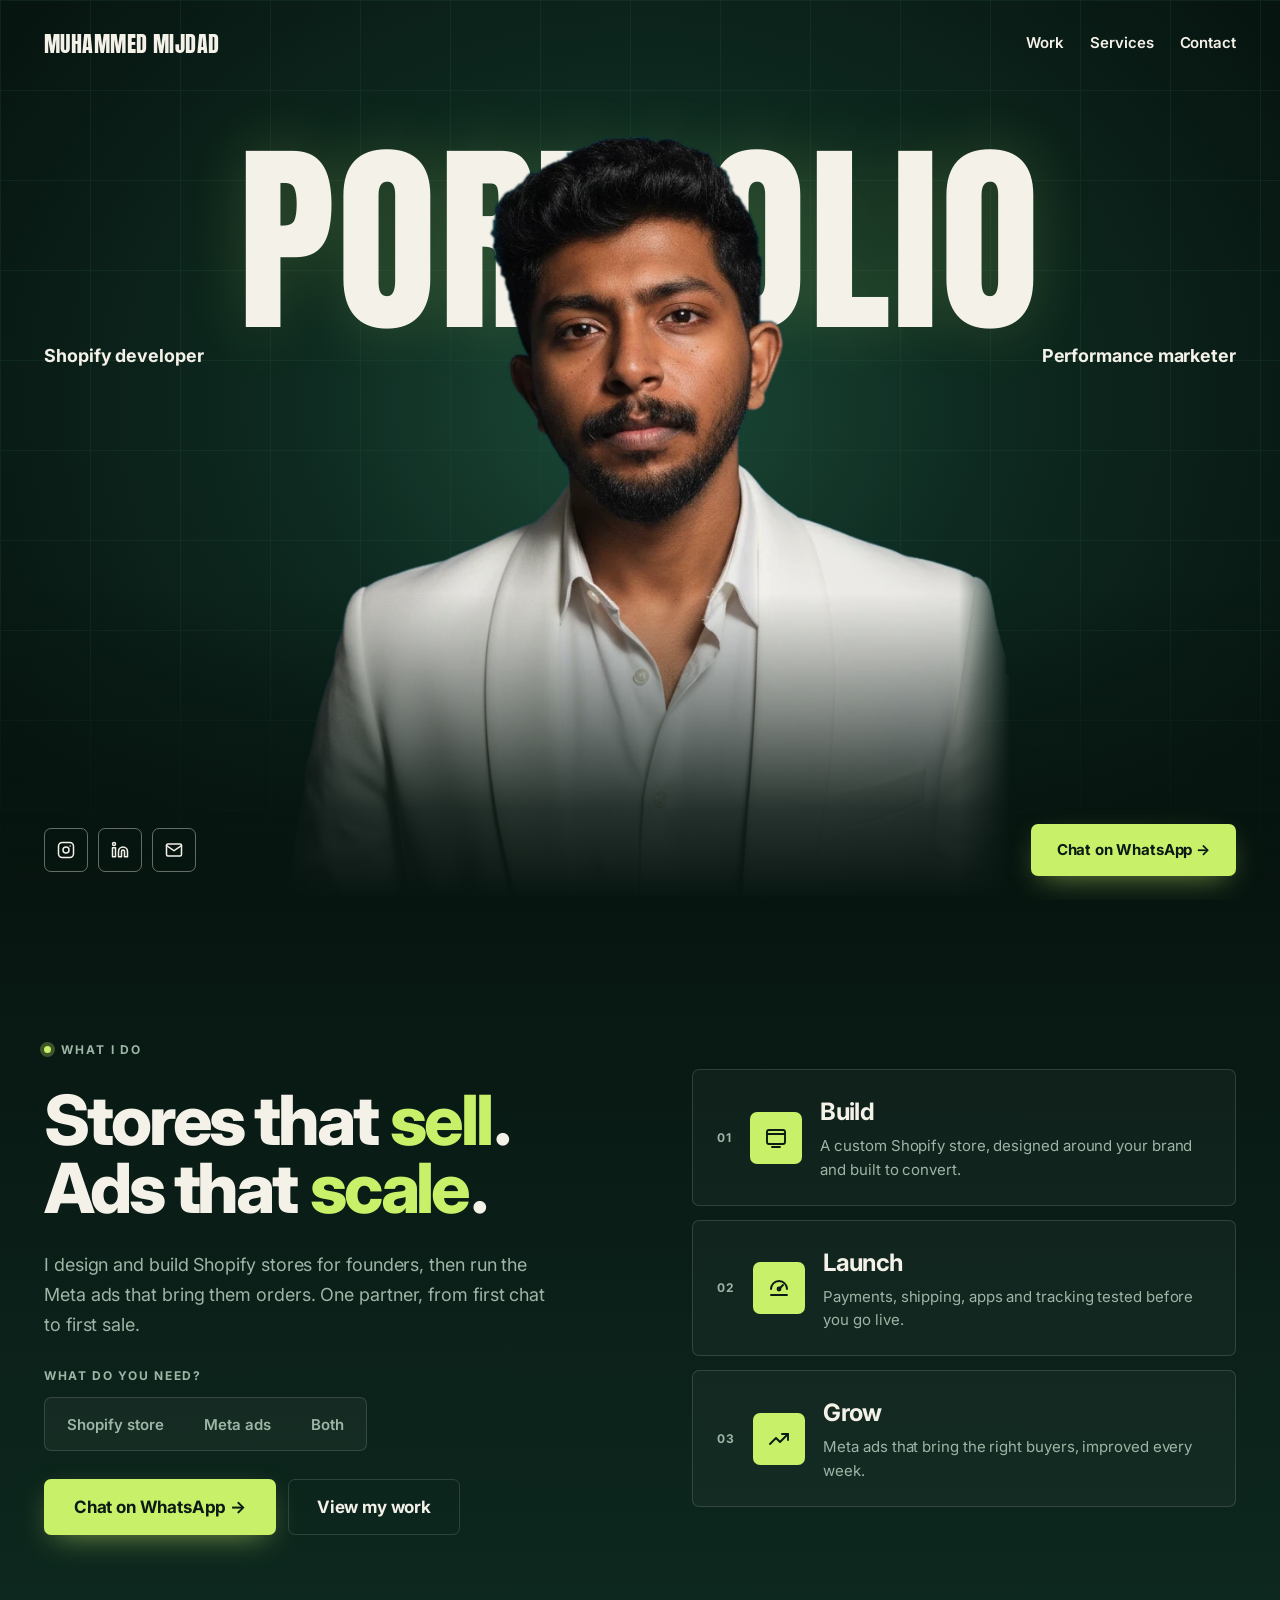
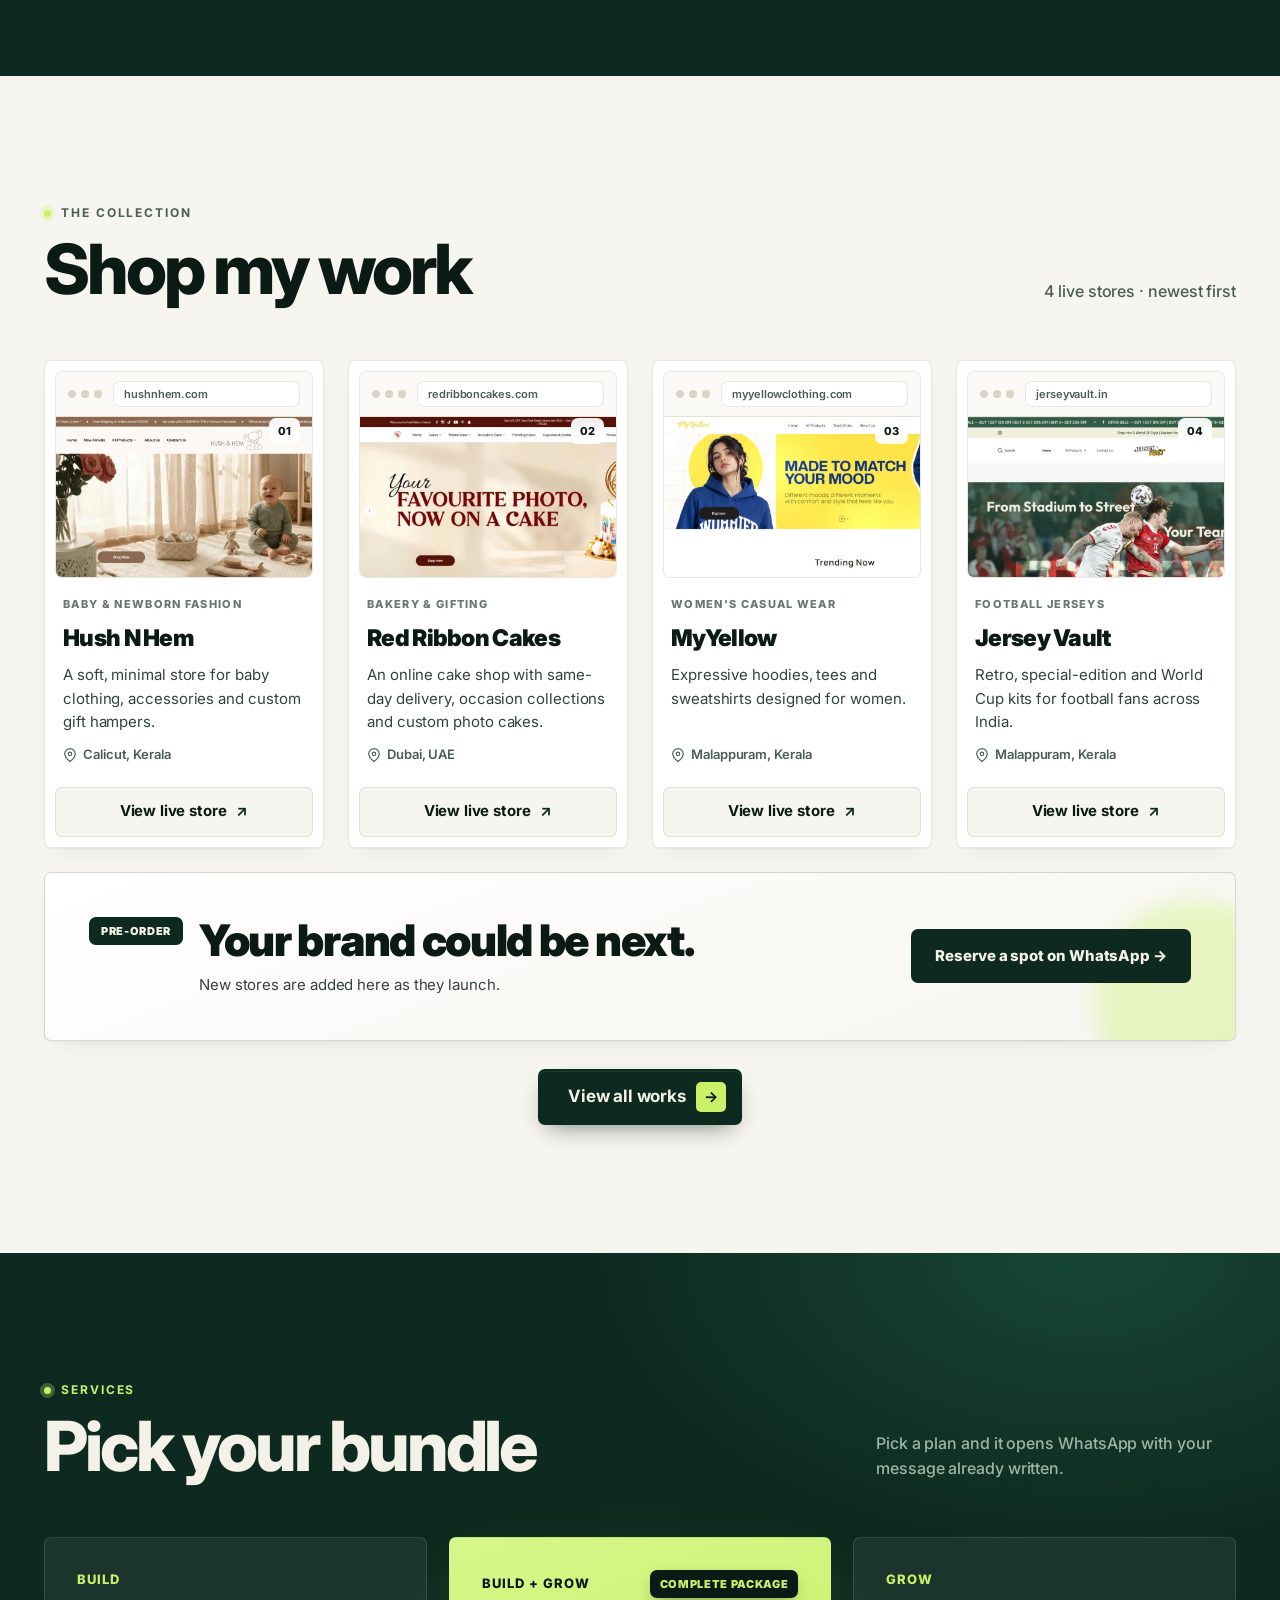
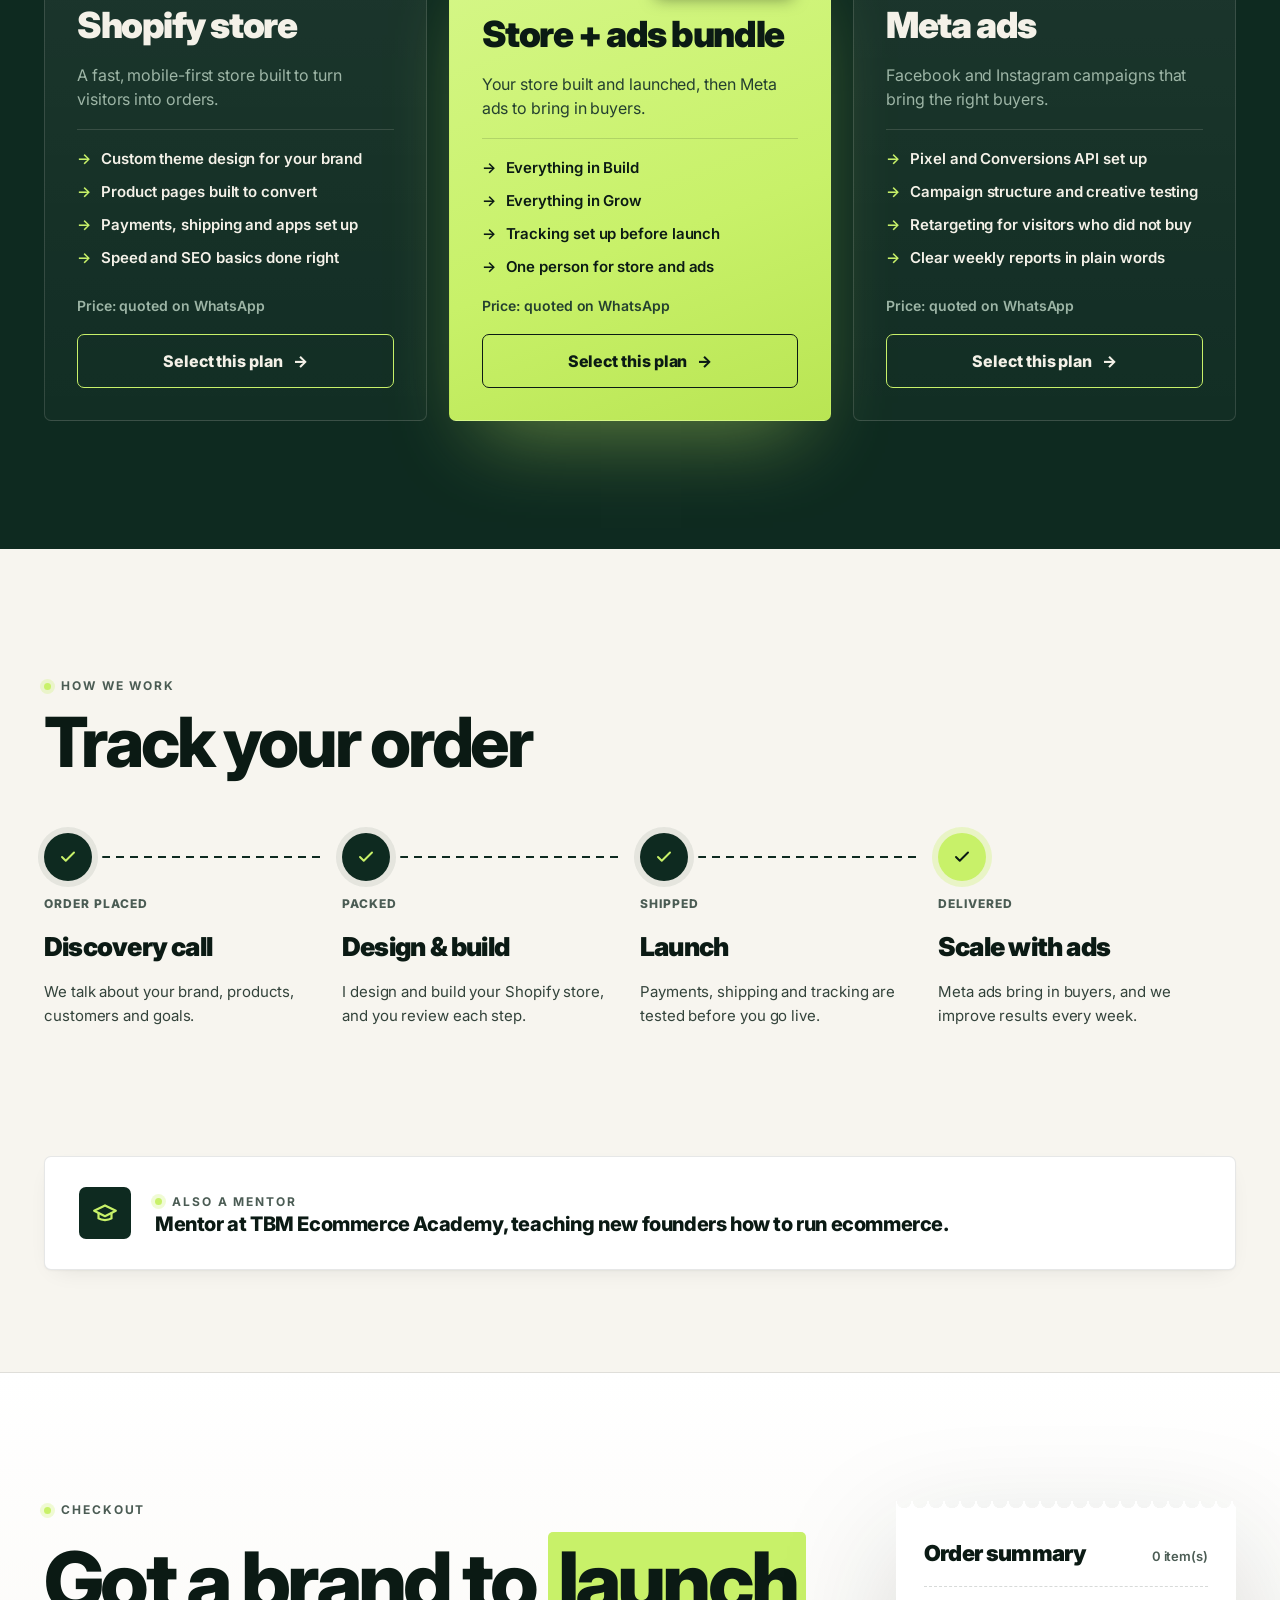
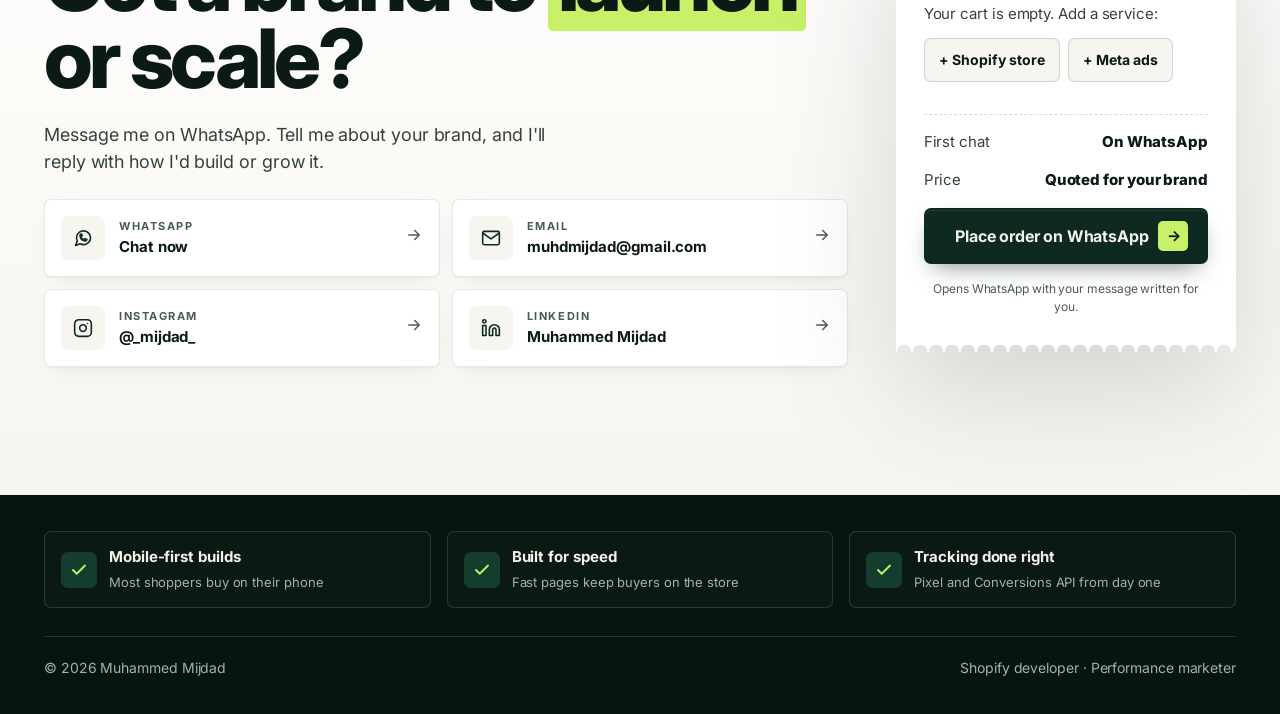
==== commit 518f6ac2: "Clean up and restructure all site files - style.css: one rule per selector, ordered by page section;" ====
--- a/index.html
+++ b/index.html
@@ -1,201 +1,330 @@
 <!doctype html>
 <html lang="en">
 <head>
-<meta charset="utf-8">
-<script>document.documentElement.className+=" js"</script>
-<meta name="viewport" content="width=device-width, initial-scale=1">
-<title>Muhammed Mijdad — Shopify Developer & Performance Marketer</title>
-<meta name="description" content="Muhammed Mijdad builds Shopify stores for founders and runs the Meta ads that bring them orders. See live stores and chat on WhatsApp.">
-<meta name="theme-color" content="#0E2A20">
-<link rel="icon" href="assets/img/favicon.svg" type="image/svg+xml">
-<!-- Link preview (WhatsApp, LinkedIn, Instagram). SITE_URL is set to your GitHub Pages address. -->
-<meta property="og:type" content="website">
-<meta property="og:title" content="Muhammed Mijdad — Shopify Developer & Performance Marketer">
-<meta property="og:description" content="Stores that sell. Ads that scale. See my live Shopify stores and chat on WhatsApp.">
-<meta property="og:url" content="https://mijdad.github.io/">
-<meta property="og:image" content="https://mijdad.github.io/assets/img/og-banner.jpg">
-<meta property="og:image:width" content="1200">
-<meta property="og:image:height" content="630">
-<meta name="twitter:card" content="summary_large_image">
-<link rel="preconnect" href="https://fonts.googleapis.com">
-<link rel="preconnect" href="https://fonts.gstatic.com" crossorigin>
-<link href="https://fonts.googleapis.com/css2?family=Anton&family=Inter:opsz,wght@14..32,400..900&display=swap" rel="stylesheet">
-<link rel="stylesheet" href="assets/css/style.css?v=5">
+  <meta charset="utf-8">
+  <script>document.documentElement.className += " js"</script>
+  <meta name="viewport" content="width=device-width, initial-scale=1">
+  <title>Muhammed Mijdad — Shopify Developer & Performance Marketer</title>
+  <meta name="description" content="Muhammed Mijdad builds Shopify stores for founders and runs the Meta ads that bring them orders. See live stores and chat on WhatsApp.">
+  <meta name="theme-color" content="#0E2A20">
+  <link rel="icon" href="assets/img/favicon.svg" type="image/svg+xml">
+
+  <!-- Link preview (WhatsApp, LinkedIn, Instagram) -->
+  <meta property="og:type" content="website">
+  <meta property="og:title" content="Muhammed Mijdad — Shopify Developer & Performance Marketer">
+  <meta property="og:description" content="Stores that sell. Ads that scale. See my live Shopify stores and chat on WhatsApp.">
+  <meta property="og:url" content="https://mijdad.github.io/">
+  <meta property="og:image" content="https://mijdad.github.io/assets/img/og-banner.jpg">
+  <meta property="og:image:width" content="1200">
+  <meta property="og:image:height" content="630">
+  <meta name="twitter:card" content="summary_large_image">
+
+  <link rel="preconnect" href="https://fonts.googleapis.com">
+  <link rel="preconnect" href="https://fonts.gstatic.com" crossorigin>
+  <link rel="stylesheet" href="https://fonts.googleapis.com/css2?family=Anton&family=Inter:opsz,wght@14..32,400..900&display=swap">
+  <link rel="stylesheet" href="assets/css/style.css?v=6">
 </head>
 <body>
 
-<!-- ========== BANNER ========== -->
-<header class="banner" id="top">
-  <span class="banner-grid" aria-hidden="true"></span>
-  <nav class="nav wrap" aria-label="Main">
-    <a class="brand" href="#top">MUHAMMED MIJDAD</a>
-    <div class="nav-links">
-      <a href="work.html">Work</a>
-      <a href="#services">Services</a>
-      <a href="#checkout">Contact</a>
-      
+  <!-- ========== Banner ========== -->
+  <header class="banner" id="top">
+    <span class="banner-grid" aria-hidden="true"></span>
+
+    <nav class="nav wrap" aria-label="Main">
+      <a class="brand" href="#top">MUHAMMED MIJDAD</a>
+      <div class="nav-links">
+        <a href="work.html">Work</a>
+        <a href="#services">Services</a>
+        <a href="#checkout">Contact</a>
+      </div>
+    </nav>
+
+    <h1 class="banner-title"><span class="sr-only">Muhammed Mijdad — </span>PORTFOLIO</h1>
+
+    <picture class="banner-pic">
+      <source media="(max-width: 760px), (orientation: portrait) and (max-width: 1100px)" srcset="assets/img/mijdad-m.webp">
+      <img class="banner-photo" src="assets/img/mijdad.webp" alt="Muhammed Mijdad in a white suit" width="864" height="1090" fetchpriority="high">
+    </picture>
+    <span class="banner-fade" aria-hidden="true"></span>
+
+    <div class="banner-roles">
+      <div class="wrap">
+        <span>Shopify developer</span>
+        <span>Performance marketer</span>
+      </div>
     </div>
-  </nav>
-  <h1 class="banner-title"><span class="sr-only">Muhammed Mijdad — </span>PORTFOLIO</h1>
-  <picture class="banner-pic"><source media="(max-width: 760px), (orientation: portrait) and (max-width: 1100px)" srcset="assets/img/mijdad-m.webp"><img class="banner-photo" src="assets/img/mijdad.webp" alt="Muhammed Mijdad in a white suit" width="864" height="1090" fetchpriority="high"></picture>
-  <span class="banner-fade" aria-hidden="true"></span>
-  <div class="banner-roles"><div class="wrap"><span>Shopify developer</span><span>Performance marketer</span></div></div>
-  <div class="banner-bottom">
+
+    <div class="banner-bottom">
+      <div class="wrap">
+        <div class="socials">
+          <a class="social" href="https://www.instagram.com/_mijdad_/" target="_blank" rel="noopener" aria-label="Instagram">
+            <svg class="icon" aria-hidden="true" viewBox="0 0 24 24" fill="none" stroke="currentColor" stroke-width="2" stroke-linecap="round" stroke-linejoin="round"><rect x="2" y="2" width="20" height="20" rx="5"/><circle cx="12" cy="12" r="4"/><line x1="17.5" y1="6.5" x2="17.5" y2="6.5"/></svg>
+          </a>
+          <a class="social" href="https://www.linkedin.com/in/muhammedmijdad/" target="_blank" rel="noopener" aria-label="LinkedIn">
+            <svg class="icon" aria-hidden="true" viewBox="0 0 24 24" fill="none" stroke="currentColor" stroke-width="2" stroke-linecap="round" stroke-linejoin="round"><path d="M16 8a6 6 0 0 1 6 6v7h-4v-7a2 2 0 0 0-4 0v7h-4v-7a6 6 0 0 1 6-6z"/><rect x="2" y="9" width="4" height="12"/><circle cx="4" cy="4" r="2"/></svg>
+          </a>
+          <a class="social" href="mailto:muhdmijdad@gmail.com" aria-label="Email">
+            <svg class="icon" aria-hidden="true" viewBox="0 0 24 24" fill="none" stroke="currentColor" stroke-width="2" stroke-linecap="round" stroke-linejoin="round"><rect x="2" y="4" width="20" height="16" rx="2"/><path d="m22 6-10 7L2 6"/></svg>
+          </a>
+        </div>
+        <a class="btn btn-lime btn-pill" data-wa href="https://wa.me/919539399658" target="_blank" rel="noopener">Chat on WhatsApp →</a>
+      </div>
+    </div>
+  </header>
+
+  <main>
+
+    <!-- ========== Intro: what I do ========== -->
+    <section class="ib" aria-labelledby="ib-title">
+      <div class="wrap ib-grid">
+        <div class="ib-copy reveal">
+          <p class="kicker">What I do</p>
+          <h2 class="ib-title" id="ib-title">Stores that <span class="hl hl-d">sell</span>.<br>Ads that <span class="hl hl-d">scale</span>.</h2>
+          <p class="ib-lead">I design and build Shopify stores for founders, then run the Meta ads that bring them orders. One partner, from first chat to first sale.</p>
+          <div>
+            <p class="choose-label">What do you need?</p>
+            <div class="seg" role="group" aria-label="What do you need?">
+              <button type="button" data-pick="store" aria-pressed="false">Shopify store</button>
+              <button type="button" data-pick="ads" aria-pressed="false">Meta ads</button>
+              <button type="button" data-pick="both" aria-pressed="false">Both</button>
+            </div>
+          </div>
+          <div class="row">
+            <a class="btn btn-lime" data-wa href="https://wa.me/919539399658" target="_blank" rel="noopener">Chat on WhatsApp →</a>
+            <a class="btn ib-ghost" href="#work">View my work</a>
+          </div>
+        </div>
+
+        <ol class="ib-tiles">
+          <li class="reveal">
+            <span class="ib-n">01</span>
+            <span class="ib-ico"><svg class="icon" viewBox="0 0 24 24" fill="none" stroke="currentColor" stroke-width="1.9" stroke-linecap="round" stroke-linejoin="round"><rect x="3" y="4" width="18" height="14" rx="2"/><path d="M3 8h18M8 21h8"/></svg></span>
+            <div><b>Build</b><p>A custom Shopify store, designed around your brand and built to convert.</p></div>
+          </li>
+          <li class="reveal">
+            <span class="ib-n">02</span>
+            <span class="ib-ico"><svg class="icon" viewBox="0 0 24 24" fill="none" stroke="currentColor" stroke-width="1.9" stroke-linecap="round" stroke-linejoin="round"><path d="M4 13a8 8 0 0 1 16 0"/><path d="M12 13l4-4"/><circle cx="12" cy="13" r="1.5"/><path d="M4 19h16"/></svg></span>
+            <div><b>Launch</b><p>Payments, shipping, apps and tracking tested before you go live.</p></div>
+          </li>
+          <li class="reveal">
+            <span class="ib-n">03</span>
+            <span class="ib-ico"><svg class="icon" viewBox="0 0 24 24" fill="none" stroke="currentColor" stroke-width="1.9" stroke-linecap="round" stroke-linejoin="round"><polyline points="3 17 9 11 13 15 21 7"/><polyline points="15 7 21 7 21 13"/></svg></span>
+            <div><b>Grow</b><p>Meta ads that bring the right buyers, improved every week.</p></div>
+          </li>
+        </ol>
+      </div>
+    </section>
+
+    <!-- ========== Work: newest 4 stores (from data/site.json) ========== -->
+    <section class="section wrap" id="work" aria-labelledby="work-title">
+      <div class="section-head reveal">
+        <div>
+          <p class="kicker">The collection</p>
+          <h2 class="h2" id="work-title">Shop my work</h2>
+        </div>
+        <span class="meta"><span data-live-count>4</span> live stores · newest first</span>
+      </div>
+
+      <div class="grid" data-work-grid data-limit="4">
+        <a class="preorder reveal" data-wa href="https://wa.me/919539399658" target="_blank" rel="noopener">
+          <span class="badge">PRE-ORDER</span>
+          <span><b>Your brand could be next.</b><p>New stores are added here as they launch.</p></span>
+          <span class="go">Reserve a spot on WhatsApp →</span>
+        </a>
+      </div>
+
+      <div class="view-all">
+        <a class="btn btn-dark" href="work.html">View all works <span class="arr">→</span></a>
+      </div>
+    </section>
+
+    <!-- ========== Services: pick your bundle ========== -->
+    <section class="services" id="services" aria-labelledby="services-title">
+      <div class="section wrap">
+        <div class="section-head reveal">
+          <div>
+            <p class="kicker">Services</p>
+            <h2 class="h2" id="services-title">Pick your bundle</h2>
+          </div>
+          <span class="meta">Pick a plan and it opens WhatsApp with your message already written.</span>
+        </div>
+
+        <div class="bundles">
+          <div class="bundle reveal">
+            <div class="bundle-top"><span class="k">BUILD</span></div>
+            <h3>Shopify store</h3>
+            <p>A fast, mobile-first store built to turn visitors into orders.</p>
+            <ul>
+              <li>Custom theme design for your brand</li>
+              <li>Product pages built to convert</li>
+              <li>Payments, shipping and apps set up</li>
+              <li>Speed and SEO basics done right</li>
+            </ul>
+            <span class="price">Price: quoted on WhatsApp</span>
+            <a class="add" data-wa-plan="store" href="https://wa.me/919539399658" target="_blank" rel="noopener">Select this plan <span aria-hidden="true">→</span></a>
+          </div>
+
+          <div class="bundle featured reveal">
+            <div class="bundle-top"><span class="k">BUILD + GROW</span><span class="b">COMPLETE PACKAGE</span></div>
+            <h3>Store + ads bundle</h3>
+            <p>Your store built and launched, then Meta ads to bring in buyers.</p>
+            <ul>
+              <li>Everything in Build</li>
+              <li>Everything in Grow</li>
+              <li>Tracking set up before launch</li>
+              <li>One person for store and ads</li>
+            </ul>
+            <span class="price">Price: quoted on WhatsApp</span>
+            <a class="add" data-wa-plan="both" href="https://wa.me/919539399658" target="_blank" rel="noopener">Select this plan <span aria-hidden="true">→</span></a>
+          </div>
+
+          <div class="bundle reveal">
+            <div class="bundle-top"><span class="k">GROW</span></div>
+            <h3>Meta ads</h3>
+            <p>Facebook and Instagram campaigns that bring the right buyers.</p>
+            <ul>
+              <li>Pixel and Conversions API set up</li>
+              <li>Campaign structure and creative testing</li>
+              <li>Retargeting for visitors who did not buy</li>
+              <li>Clear weekly reports in plain words</li>
+            </ul>
+            <span class="price">Price: quoted on WhatsApp</span>
+            <a class="add" data-wa-plan="ads" href="https://wa.me/919539399658" target="_blank" rel="noopener">Select this plan <span aria-hidden="true">→</span></a>
+          </div>
+        </div>
+      </div>
+    </section>
+
+    <!-- ========== Process: track your order ========== -->
+    <section class="section wrap" id="process" aria-labelledby="process-title">
+      <div class="section-head reveal">
+        <div>
+          <p class="kicker">How we work</p>
+          <h2 class="h2" id="process-title">Track your order</h2>
+        </div>
+      </div>
+
+      <ol class="track">
+        <li class="reveal">
+          <div class="dotrow"><span class="dot"><svg class="icon" aria-hidden="true" viewBox="0 0 24 24" fill="none" stroke="currentColor" stroke-width="2.6" stroke-linecap="round" stroke-linejoin="round"><polyline points="20 6 9 17 4 12"/></svg></span><span class="bar"></span></div>
+          <span class="st">ORDER PLACED</span>
+          <b>Discovery call</b>
+          <p>We talk about your brand, products, customers and goals.</p>
+        </li>
+        <li class="reveal">
+          <div class="dotrow"><span class="dot"><svg class="icon" aria-hidden="true" viewBox="0 0 24 24" fill="none" stroke="currentColor" stroke-width="2.6" stroke-linecap="round" stroke-linejoin="round"><polyline points="20 6 9 17 4 12"/></svg></span><span class="bar"></span></div>
+          <span class="st">PACKED</span>
+          <b>Design &amp; build</b>
+          <p>I design and build your Shopify store, and you review each step.</p>
+        </li>
+        <li class="reveal">
+          <div class="dotrow"><span class="dot"><svg class="icon" aria-hidden="true" viewBox="0 0 24 24" fill="none" stroke="currentColor" stroke-width="2.6" stroke-linecap="round" stroke-linejoin="round"><polyline points="20 6 9 17 4 12"/></svg></span><span class="bar"></span></div>
+          <span class="st">SHIPPED</span>
+          <b>Launch</b>
+          <p>Payments, shipping and tracking are tested before you go live.</p>
+        </li>
+        <li class="reveal">
+          <div class="dotrow"><span class="dot"><svg class="icon" aria-hidden="true" viewBox="0 0 24 24" fill="none" stroke="currentColor" stroke-width="2.6" stroke-linecap="round" stroke-linejoin="round"><polyline points="20 6 9 17 4 12"/></svg></span><span class="bar"></span></div>
+          <span class="st">DELIVERED</span>
+          <b>Scale with ads</b>
+          <p>Meta ads bring in buyers, and we improve results every week.</p>
+        </li>
+      </ol>
+    </section>
+
+    <!-- ========== Mentor (hide with "showMentor": false in data/site.json) ========== -->
+    <div class="wrap" data-mentor>
+      <div class="mentor reveal">
+        <span class="ico"><svg class="icon icon-lg" aria-hidden="true" viewBox="0 0 24 24" fill="none" stroke="currentColor" stroke-width="2" stroke-linecap="round" stroke-linejoin="round"><path d="M22 10 12 5 2 10l10 5 10-5z"/><path d="M6 12v5c3 2 9 2 12 0v-5"/></svg></span>
+        <div>
+          <p class="kicker">Also a mentor</p>
+          <b>Mentor at TBM Ecommerce Academy, teaching new founders how to run ecommerce.</b>
+        </div>
+      </div>
+    </div>
+
+    <!-- ========== Contact and order summary ========== -->
+    <section class="checkout" id="checkout" aria-labelledby="co-title">
+      <div class="section wrap">
+        <div class="co-copy reveal">
+          <p class="kicker">Checkout</p>
+          <h2 class="co-title" id="co-title">Got a brand to <span class="mark">launch</span> or scale?</h2>
+          <p class="lead">Message me on WhatsApp. Tell me about your brand, and I'll reply with how I'd build or grow it.</p>
+
+          <div class="ccards">
+            <a class="ccard" data-wa href="https://wa.me/919539399658" target="_blank" rel="noopener">
+              <span class="cc-ico"><svg class="icon" aria-hidden="true" viewBox="0 0 24 24" fill="none" stroke="currentColor" stroke-width="1.9" stroke-linecap="round" stroke-linejoin="round"><path d="M21 11.5a8.4 8.4 0 0 1-12.4 7.4L3 21l2.1-5.4A8.4 8.4 0 1 1 21 11.5z"/><path d="M9 9.5c.3 2.2 2.3 4.2 4.5 4.5l1.2-1.2 2 .9c-.2 1.2-1.3 2-2.5 1.8C11 15 8.9 12.9 8.5 9.8 8.3 8.6 9.1 7.5 10.3 7.3l.9 2z"/></svg></span>
+              <span class="cc-txt"><small>WhatsApp</small><b>Chat now</b></span>
+              <span class="cc-go"><svg class="icon" aria-hidden="true" viewBox="0 0 24 24" fill="none" stroke="currentColor" stroke-width="2" stroke-linecap="round" stroke-linejoin="round"><path d="M5 12h14M13 6l6 6-6 6"/></svg></span>
+            </a>
+            <a class="ccard" href="mailto:muhdmijdad@gmail.com">
+              <span class="cc-ico"><svg class="icon" aria-hidden="true" viewBox="0 0 24 24" fill="none" stroke="currentColor" stroke-width="1.9" stroke-linecap="round" stroke-linejoin="round"><rect x="2" y="4" width="20" height="16" rx="2"/><path d="m22 6-10 7L2 6"/></svg></span>
+              <span class="cc-txt"><small>Email</small><b>muhdmijdad@gmail.com</b></span>
+              <span class="cc-go"><svg class="icon" aria-hidden="true" viewBox="0 0 24 24" fill="none" stroke="currentColor" stroke-width="2" stroke-linecap="round" stroke-linejoin="round"><path d="M5 12h14M13 6l6 6-6 6"/></svg></span>
+            </a>
+            <a class="ccard" href="https://www.instagram.com/_mijdad_/" target="_blank" rel="noopener">
+              <span class="cc-ico"><svg class="icon" aria-hidden="true" viewBox="0 0 24 24" fill="none" stroke="currentColor" stroke-width="1.9" stroke-linecap="round" stroke-linejoin="round"><rect x="2" y="2" width="20" height="20" rx="5"/><circle cx="12" cy="12" r="4"/><line x1="17.5" y1="6.5" x2="17.5" y2="6.5"/></svg></span>
+              <span class="cc-txt"><small>Instagram</small><b>@_mijdad_</b></span>
+              <span class="cc-go"><svg class="icon" aria-hidden="true" viewBox="0 0 24 24" fill="none" stroke="currentColor" stroke-width="2" stroke-linecap="round" stroke-linejoin="round"><path d="M5 12h14M13 6l6 6-6 6"/></svg></span>
+            </a>
+            <a class="ccard" href="https://www.linkedin.com/in/muhammedmijdad/" target="_blank" rel="noopener">
+              <span class="cc-ico"><svg class="icon" aria-hidden="true" viewBox="0 0 24 24" fill="none" stroke="currentColor" stroke-width="1.9" stroke-linecap="round" stroke-linejoin="round"><path d="M16 8a6 6 0 0 1 6 6v7h-4v-7a2 2 0 0 0-4 0v7h-4v-7a6 6 0 0 1 6-6z"/><rect x="2" y="9" width="4" height="12"/><circle cx="4" cy="4" r="2"/></svg></span>
+              <span class="cc-txt"><small>LinkedIn</small><b>Muhammed Mijdad</b></span>
+              <span class="cc-go"><svg class="icon" aria-hidden="true" viewBox="0 0 24 24" fill="none" stroke="currentColor" stroke-width="2" stroke-linecap="round" stroke-linejoin="round"><path d="M5 12h14M13 6l6 6-6 6"/></svg></span>
+            </a>
+          </div>
+        </div>
+
+        <div class="receipt reveal">
+          <div class="zig" aria-hidden="true"></div>
+          <div class="receipt-body">
+            <div class="receipt-head"><b>Order summary</b><span><span data-cart-count>0</span> item(s)</span></div>
+            <div class="dash"></div>
+            <div data-cart-empty>
+              <p class="summary-empty">Your cart is empty. Add a service:</p>
+              <div class="row row-tight">
+                <button type="button" class="mini" data-add="store">+ Shopify store</button>
+                <button type="button" class="mini" data-add="ads">+ Meta ads</button>
+              </div>
+            </div>
+            <div class="summary-lines" data-cart-lines></div>
+            <div class="dash"></div>
+            <div class="kv"><span>First chat</span><b>On WhatsApp</b></div>
+            <div class="kv"><span>Price</span><b>Quoted for your brand</b></div>
+            <a class="btn btn-dark" data-wa href="https://wa.me/919539399658" target="_blank" rel="noopener">Place order on WhatsApp <span class="arr">→</span></a>
+            <p class="note">Opens WhatsApp with your message written for you.</p>
+          </div>
+          <div class="zig bottom" aria-hidden="true"></div>
+        </div>
+      </div>
+    </section>
+
+  </main>
+
+  <!-- ========== Footer ========== -->
+  <footer class="footer">
     <div class="wrap">
-      <div class="socials">
-        <a class="social" href="https://www.instagram.com/_mijdad_/" target="_blank" rel="noopener" aria-label="Instagram"><svg class="icon" aria-hidden="true" viewBox="0 0 24 24" fill="none" stroke="currentColor" stroke-width="2" stroke-linecap="round" stroke-linejoin="round"><rect x="2" y="2" width="20" height="20" rx="5"/><circle cx="12" cy="12" r="4"/><line x1="17.5" y1="6.5" x2="17.5" y2="6.5"/></svg></a>
-        <a class="social" href="https://www.linkedin.com/in/muhammedmijdad/" target="_blank" rel="noopener" aria-label="LinkedIn"><svg class="icon" aria-hidden="true" viewBox="0 0 24 24" fill="none" stroke="currentColor" stroke-width="2" stroke-linecap="round" stroke-linejoin="round"><path d="M16 8a6 6 0 0 1 6 6v7h-4v-7a2 2 0 0 0-4 0v7h-4v-7a6 6 0 0 1 6-6z"/><rect x="2" y="9" width="4" height="12"/><circle cx="4" cy="4" r="2"/></svg></a>
-        <a class="social" href="mailto:muhdmijdad@gmail.com" aria-label="Email"><svg class="icon" aria-hidden="true" viewBox="0 0 24 24" fill="none" stroke="currentColor" stroke-width="2" stroke-linecap="round" stroke-linejoin="round"><rect x="2" y="4" width="20" height="16" rx="2"/><path d="m22 6-10 7L2 6"/></svg></a>
-      </div>
-      <a class="btn btn-lime btn-pill" data-wa href="https://wa.me/919539399658" target="_blank" rel="noopener">Chat on WhatsApp →</a>
+      <div class="badges">
+        <div>
+          <i><svg class="icon" aria-hidden="true" viewBox="0 0 24 24" fill="none" stroke="currentColor" stroke-width="2.4" stroke-linecap="round" stroke-linejoin="round"><polyline points="20 6 9 17 4 12"/></svg></i>
+          <span><b>Mobile-first builds</b><small>Most shoppers buy on their phone</small></span>
+        </div>
+        <div>
+          <i><svg class="icon" aria-hidden="true" viewBox="0 0 24 24" fill="none" stroke="currentColor" stroke-width="2.4" stroke-linecap="round" stroke-linejoin="round"><polyline points="20 6 9 17 4 12"/></svg></i>
+          <span><b>Built for speed</b><small>Fast pages keep buyers on the store</small></span>
+        </div>
+        <div>
+          <i><svg class="icon" aria-hidden="true" viewBox="0 0 24 24" fill="none" stroke="currentColor" stroke-width="2.4" stroke-linecap="round" stroke-linejoin="round"><polyline points="20 6 9 17 4 12"/></svg></i>
+          <span><b>Tracking done right</b><small>Pixel and Conversions API from day one</small></span>
+        </div>
+      </div>
+      <div class="foot">
+        <span>© <span data-year>2026</span> Muhammed Mijdad</span>
+        <span>Shopify developer · Performance marketer</span>
+      </div>
     </div>
-  </div>
-</header>
-
-<main>
-<!-- ========== INTRO ========== -->
-<section class="ib" aria-labelledby="ib-title">
-  <div class="wrap ib-grid">
-    <div class="ib-copy reveal">
-      <p class="kicker">What I do</p>
-      <h2 class="ib-title" id="ib-title">Stores that <span class="hl hl-d">sell</span>.<br>Ads that <span class="hl hl-d">scale</span>.</h2>
-      <p class="ib-lead">I design and build Shopify stores for founders, then run the Meta ads that bring them orders. One partner, from first chat to first sale.</p>
-      <div>
-        <p class="choose-label">What do you need?</p>
-        <div class="seg" role="group" aria-label="What do you need?">
-        <button type="button" data-pick="store" aria-pressed="false">Shopify store</button>
-        <button type="button" data-pick="ads" aria-pressed="false">Meta ads</button>
-        <button type="button" data-pick="both" aria-pressed="false">Both</button>
-      </div>
-      </div>
-      <div class="row">
-        <a class="btn btn-lime" data-wa href="https://wa.me/919539399658" target="_blank" rel="noopener">Chat on WhatsApp →</a>
-        <a class="btn ib-ghost" href="#work">View my work</a>
-      </div>
-    </div>
-    <ol class="ib-tiles">
-      <li class="reveal"><span class="ib-n">01</span><span class="ib-ico"><svg class="icon" viewBox="0 0 24 24" fill="none" stroke="currentColor" stroke-width="1.9" stroke-linecap="round" stroke-linejoin="round"><rect x="3" y="4" width="18" height="14" rx="2"/><path d="M3 8h18M8 21h8"/></svg></span><div><b>Build</b><p>A custom Shopify store, designed around your brand and built to convert.</p></div></li>
-      <li class="reveal"><span class="ib-n">02</span><span class="ib-ico"><svg class="icon" viewBox="0 0 24 24" fill="none" stroke="currentColor" stroke-width="1.9" stroke-linecap="round" stroke-linejoin="round"><path d="M4 13a8 8 0 0 1 16 0"/><path d="M12 13l4-4"/><circle cx="12" cy="13" r="1.5"/><path d="M4 19h16"/></svg></span><div><b>Launch</b><p>Payments, shipping, apps and tracking tested before you go live.</p></div></li>
-      <li class="reveal"><span class="ib-n">03</span><span class="ib-ico"><svg class="icon" viewBox="0 0 24 24" fill="none" stroke="currentColor" stroke-width="1.9" stroke-linecap="round" stroke-linejoin="round"><polyline points="3 17 9 11 13 15 21 7"/><polyline points="15 7 21 7 21 13"/></svg></span><div><b>Grow</b><p>Meta ads that bring the right buyers, improved every week.</p></div></li>
-    </ol>
-  </div>
-</section>
-
-<!-- ========== WORK ========== -->
-<section class="section wrap" id="work" aria-labelledby="work-title">
-  <div class="section-head reveal">
-    <div><p class="kicker">The collection</p><h2 class="h2" id="work-title">Shop my work</h2></div>
-    <span class="meta"><span data-live-count>4</span> live stores · newest first</span>
-  </div>
-  <div class="grid" data-work-grid data-limit="4">
-    <a class="preorder reveal" data-wa href="https://wa.me/919539399658" target="_blank" rel="noopener">
-      <span class="badge">PRE-ORDER</span>
-      <span><b>Your brand could be next.</b><p>New stores are added here as they launch.</p></span>
-      <span class="go">Reserve a spot on WhatsApp →</span>
-    </a>
-  </div>
-  <div class="view-all">
-    <a class="btn btn-dark" href="work.html">View all works <span class="arr">→</span></a>
-  </div>
-</section>
-
-<!-- ========== SERVICES ========== -->
-<section class="services" id="services" aria-labelledby="services-title">
-  <div class="section wrap">
-    <div class="section-head reveal">
-      <div><p class="kicker">Services</p><h2 class="h2" id="services-title">Pick your bundle</h2></div>
-      <span class="meta">Pick a plan and it opens WhatsApp with your message already written.</span>
-    </div>
-    <div class="bundles">
-      <div class="bundle reveal">
-        <div class="bundle-top"><span class="k">BUILD</span></div>
-        <h3>Shopify store</h3>
-        <p>A fast, mobile-first store built to turn visitors into orders.</p>
-        <ul><li>Custom theme design for your brand</li><li>Product pages built to convert</li><li>Payments, shipping and apps set up</li><li>Speed and SEO basics done right</li></ul>
-        <span class="price">Price: quoted on WhatsApp</span>
-        <a class="add" data-wa-plan="store" href="https://wa.me/919539399658" target="_blank" rel="noopener">Select this plan <span aria-hidden="true">→</span></a>
-      </div>
-      <div class="bundle featured reveal">
-        <div class="bundle-top"><span class="k">BUILD + GROW</span><span class="b">COMPLETE PACKAGE</span></div>
-        <h3>Store + ads bundle</h3>
-        <p>Your store built and launched, then Meta ads to bring in buyers.</p>
-        <ul><li>Everything in Build</li><li>Everything in Grow</li><li>Tracking set up before launch</li><li>One person for store and ads</li></ul>
-        <span class="price">Price: quoted on WhatsApp</span>
-        <a class="add" data-wa-plan="both" href="https://wa.me/919539399658" target="_blank" rel="noopener">Select this plan <span aria-hidden="true">→</span></a>
-      </div>
-      <div class="bundle reveal">
-        <div class="bundle-top"><span class="k">GROW</span></div>
-        <h3>Meta ads</h3>
-        <p>Facebook and Instagram campaigns that bring the right buyers.</p>
-        <ul><li>Pixel and Conversions API set up</li><li>Campaign structure and creative testing</li><li>Retargeting for visitors who did not buy</li><li>Clear weekly reports in plain words</li></ul>
-        <span class="price">Price: quoted on WhatsApp</span>
-        <a class="add" data-wa-plan="ads" href="https://wa.me/919539399658" target="_blank" rel="noopener">Select this plan <span aria-hidden="true">→</span></a>
-      </div>
-    </div>
-  </div>
-</section>
-
-<!-- ========== PROCESS ========== -->
-<section class="section wrap" id="process" aria-labelledby="process-title">
-  <div class="section-head reveal"><div><p class="kicker">How we work</p><h2 class="h2" id="process-title">Track your order</h2></div></div>
-  <ol class="track">
-    <li class="reveal"><div class="dotrow"><span class="dot"><svg class="icon" aria-hidden="true" viewBox="0 0 24 24" fill="none" stroke="currentColor" stroke-width="2.6" stroke-linecap="round" stroke-linejoin="round"><polyline points="20 6 9 17 4 12"/></svg></span><span class="bar"></span></div><span class="st">ORDER PLACED</span><b>Discovery call</b><p>We talk about your brand, products, customers and goals.</p></li>
-    <li class="reveal"><div class="dotrow"><span class="dot"><svg class="icon" aria-hidden="true" viewBox="0 0 24 24" fill="none" stroke="currentColor" stroke-width="2.6" stroke-linecap="round" stroke-linejoin="round"><polyline points="20 6 9 17 4 12"/></svg></span><span class="bar"></span></div><span class="st">PACKED</span><b>Design &amp; build</b><p>I design and build your Shopify store, and you review each step.</p></li>
-    <li class="reveal"><div class="dotrow"><span class="dot"><svg class="icon" aria-hidden="true" viewBox="0 0 24 24" fill="none" stroke="currentColor" stroke-width="2.6" stroke-linecap="round" stroke-linejoin="round"><polyline points="20 6 9 17 4 12"/></svg></span><span class="bar"></span></div><span class="st">SHIPPED</span><b>Launch</b><p>Payments, shipping and tracking are tested before you go live.</p></li>
-    <li class="reveal"><div class="dotrow"><span class="dot"><svg class="icon" aria-hidden="true" viewBox="0 0 24 24" fill="none" stroke="currentColor" stroke-width="2.6" stroke-linecap="round" stroke-linejoin="round"><polyline points="20 6 9 17 4 12"/></svg></span><span class="bar"></span></div><span class="st">DELIVERED</span><b>Scale with ads</b><p>Meta ads bring in buyers, and we improve results every week.</p></li>
-  </ol>
-</section>
-
-<!-- ========== MENTOR (turn off with "showMentor": false in data/site.json) ========== -->
-<div class="wrap" data-mentor>
-  <div class="mentor reveal">
-    <span class="ico"><svg class="icon" style="width:26px;height:26px" aria-hidden="true" viewBox="0 0 24 24" fill="none" stroke="currentColor" stroke-width="2" stroke-linecap="round" stroke-linejoin="round"><path d="M22 10 12 5 2 10l10 5 10-5z"/><path d="M6 12v5c3 2 9 2 12 0v-5"/></svg></span>
-    <div><p class="kicker">Also a mentor</p><b>Mentor at TBM Ecommerce Academy, teaching new founders how to run ecommerce.</b></div>
-  </div>
-</div>
-
-<!-- ========== CHECKOUT ========== -->
-<section class="checkout" id="checkout" aria-labelledby="co-title">
-  <div class="section wrap">
-    <div class="co-copy reveal">
-      <p class="kicker">Checkout</p>
-      <h2 class="co-title" id="co-title">Got a brand to <span class="mark">launch</span> or scale?</h2>
-      <p class="lead">Message me on WhatsApp. Tell me about your brand, and I'll reply with how I'd build or grow it.</p>
-      <div class="ccards"><a class="ccard" data-wa href="https://wa.me/919539399658" target="_blank" rel="noopener"><span class="cc-ico"><svg class="icon" aria-hidden="true" viewBox="0 0 24 24" fill="none" stroke="currentColor" stroke-width="1.9" stroke-linecap="round" stroke-linejoin="round"><path d="M21 11.5a8.4 8.4 0 0 1-12.4 7.4L3 21l2.1-5.4A8.4 8.4 0 1 1 21 11.5z"/><path d="M9 9.5c.3 2.2 2.3 4.2 4.5 4.5l1.2-1.2 2 .9c-.2 1.2-1.3 2-2.5 1.8C11 15 8.9 12.9 8.5 9.8 8.3 8.6 9.1 7.5 10.3 7.3l.9 2z"/></svg></span><span class="cc-txt"><small>WhatsApp</small><b>Chat now</b></span><span class="cc-go"><svg class="icon" aria-hidden="true" viewBox="0 0 24 24" fill="none" stroke="currentColor" stroke-width="2" stroke-linecap="round" stroke-linejoin="round"><path d="M5 12h14M13 6l6 6-6 6"/></svg></span></a><a class="ccard" href="mailto:muhdmijdad@gmail.com"><span class="cc-ico"><svg class="icon" aria-hidden="true" viewBox="0 0 24 24" fill="none" stroke="currentColor" stroke-width="1.9" stroke-linecap="round" stroke-linejoin="round"><rect x="2" y="4" width="20" height="16" rx="2"/><path d="m22 6-10 7L2 6"/></svg></span><span class="cc-txt"><small>Email</small><b>muhdmijdad@gmail.com</b></span><span class="cc-go"><svg class="icon" aria-hidden="true" viewBox="0 0 24 24" fill="none" stroke="currentColor" stroke-width="2" stroke-linecap="round" stroke-linejoin="round"><path d="M5 12h14M13 6l6 6-6 6"/></svg></span></a><a class="ccard" href="https://www.instagram.com/_mijdad_/" target="_blank" rel="noopener"><span class="cc-ico"><svg class="icon" aria-hidden="true" viewBox="0 0 24 24" fill="none" stroke="currentColor" stroke-width="1.9" stroke-linecap="round" stroke-linejoin="round"><rect x="2" y="2" width="20" height="20" rx="5"/><circle cx="12" cy="12" r="4"/><line x1="17.5" y1="6.5" x2="17.5" y2="6.5"/></svg></span><span class="cc-txt"><small>Instagram</small><b>@_mijdad_</b></span><span class="cc-go"><svg class="icon" aria-hidden="true" viewBox="0 0 24 24" fill="none" stroke="currentColor" stroke-width="2" stroke-linecap="round" stroke-linejoin="round"><path d="M5 12h14M13 6l6 6-6 6"/></svg></span></a><a class="ccard" href="https://www.linkedin.com/in/muhammedmijdad/" target="_blank" rel="noopener"><span class="cc-ico"><svg class="icon" aria-hidden="true" viewBox="0 0 24 24" fill="none" stroke="currentColor" stroke-width="1.9" stroke-linecap="round" stroke-linejoin="round"><path d="M16 8a6 6 0 0 1 6 6v7h-4v-7a2 2 0 0 0-4 0v7h-4v-7a6 6 0 0 1 6-6z"/><rect x="2" y="9" width="4" height="12"/><circle cx="4" cy="4" r="2"/></svg></span><span class="cc-txt"><small>LinkedIn</small><b>Muhammed Mijdad</b></span><span class="cc-go"><svg class="icon" aria-hidden="true" viewBox="0 0 24 24" fill="none" stroke="currentColor" stroke-width="2" stroke-linecap="round" stroke-linejoin="round"><path d="M5 12h14M13 6l6 6-6 6"/></svg></span></a></div>
-    </div>
-    <div class="receipt reveal">
-      <div class="zig" aria-hidden="true"></div>
-      <div class="receipt-body">
-        <div class="receipt-head"><b>Order summary</b><span><span data-cart-count>0</span> item(s)</span></div>
-        <div class="dash"></div>
-        <div data-cart-empty>
-          <p style="margin:0 0 12px;font-size:15px;color:#33433B">Your cart is empty. Add a service:</p>
-          <div class="row" style="gap:8px"><button type="button" class="mini" data-add="store">+ Shopify store</button><button type="button" class="mini" data-add="ads">+ Meta ads</button></div>
-        </div>
-        <div data-cart-lines style="display:flex;flex-direction:column;gap:14px"></div>
-        <div class="dash"></div>
-        <div class="kv"><span>First chat</span><b>On WhatsApp</b></div>
-        <div class="kv"><span>Price</span><b>Quoted for your brand</b></div>
-        <a class="btn btn-dark" data-wa href="https://wa.me/919539399658" target="_blank" rel="noopener">Place order on WhatsApp <span class="arr">→</span></a>
-        <p class="note">Opens WhatsApp with your message written for you.</p>
-      </div>
-      <div class="zig bottom" aria-hidden="true"></div>
-    </div>
-  </div>
-</section>
-</main>
-
-<footer class="footer">
-  <div class="wrap">
-    <div class="badges">
-      <div><i><svg class="icon" aria-hidden="true" viewBox="0 0 24 24" fill="none" stroke="currentColor" stroke-width="2.4" stroke-linecap="round" stroke-linejoin="round"><polyline points="20 6 9 17 4 12"/></svg></i><span><b>Mobile-first builds</b><small>Most shoppers buy on their phone</small></span></div>
-      <div><i><svg class="icon" aria-hidden="true" viewBox="0 0 24 24" fill="none" stroke="currentColor" stroke-width="2.4" stroke-linecap="round" stroke-linejoin="round"><polyline points="20 6 9 17 4 12"/></svg></i><span><b>Built for speed</b><small>Fast pages keep buyers on the store</small></span></div>
-      <div><i><svg class="icon" aria-hidden="true" viewBox="0 0 24 24" fill="none" stroke="currentColor" stroke-width="2.4" stroke-linecap="round" stroke-linejoin="round"><polyline points="20 6 9 17 4 12"/></svg></i><span><b>Tracking done right</b><small>Pixel and Conversions API from day one</small></span></div>
-    </div>
-    <div class="foot"><span>© <span data-year>2026</span> Muhammed Mijdad</span><span>Shopify developer · Performance marketer</span></div>
-  </div>
-</footer>
-
-<script src="assets/js/main.js?v=4" defer></script>
+  </footer>
+
+  <script src="assets/js/main.js?v=6" defer></script>
 </body>
 </html>
--- a/assets/css/style.css
+++ b/assets/css/style.css
@@ -1,524 +1,1717 @@
-/* Muhammed Mijdad — portfolio. Colours from the LinkedIn brand system. */
-:root{
-  --forest:#0E2A20; --forest-2:#153D2E; --line:#24513F; --lime:#C8F169;
-  --cream:#F4F1E8; --ink:#0B1A14; --sage:#9DB5A6; --white:#FFFFFF;
-  --muted:#33433B; --muted-2:#4B5C54; --rule:#D9D4C5; --night:#071510;
-  --wrap:1240px; --pad:24px;
-  --display:Anton, Impact, "Arial Narrow", sans-serif;
-  --sans:Inter, system-ui, -apple-system, "Segoe UI", Roboto, sans-serif;
-}
-*,*::before,*::after{box-sizing:border-box}
-[hidden]{display:none!important}
-html{scroll-behavior:smooth;-webkit-text-size-adjust:100%}
-body{margin:0;background:var(--cream);color:var(--ink);font-family:var(--sans);font-optical-sizing:auto;line-height:1.5;overflow-x:hidden}
-img{max-width:100%;display:block}
-a{color:inherit}
-button{font-family:inherit;cursor:pointer}
-:focus-visible{outline:3px solid var(--lime);outline-offset:3px;border-radius:6px}
-.wrap{max-width:var(--wrap);margin:0 auto;padding:0 var(--pad)}
-.sr-only{position:absolute;width:1px;height:1px;overflow:hidden;clip:rect(0 0 0 0);white-space:nowrap}
-.kicker{font-size:13px;font-weight:800;letter-spacing:.08em;text-transform:uppercase;color:var(--muted-2);margin:0}
-.h2{margin:0;font-size:clamp(36px,5vw,64px);line-height:1.02;font-weight:900;letter-spacing:-.035em}
-.mark{background:var(--lime);border-radius:14px;padding:0 .1em;color:var(--ink)}
-.icon{width:18px;height:18px;flex:0 0 auto}
-
-/* Buttons */
-.btn{display:inline-flex;align-items:center;justify-content:center;gap:10px;min-height:56px;padding:0 26px;border-radius:14px;font-weight:800;font-size:17px;text-decoration:none;border:2px solid transparent;transition:transform .2s ease,box-shadow .2s ease,background .2s ease}
-.btn:hover{transform:translateY(-2px);box-shadow:0 10px 24px rgba(11,26,20,.18)}
-.btn-dark{background:var(--forest);color:var(--cream)}
-.btn-dark .arr{color:var(--lime)}
-.btn-lime{background:var(--lime);color:var(--ink)}
-.btn-outline{border-color:var(--ink);color:var(--ink);background:transparent}
-.btn-pill{border-radius:999px;min-height:48px;font-size:15px;padding:0 20px}
-
-/* ---------- Banner ---------- */
-.banner-pic{display:contents}
-.banner{position:relative;overflow:hidden;height:100vh;height:100svh;min-height:560px;color:var(--cream);
-  background:radial-gradient(ellipse 60% 70% at 50% 45%,#1C4A38 0%,var(--forest) 45%,var(--night) 100%)}
-.banner-grid{position:absolute;inset:0;opacity:.25;pointer-events:none;
-  background-image:linear-gradient(var(--line) 1px,transparent 1px),linear-gradient(90deg,var(--line) 1px,transparent 1px);background-size:90px 90px}
-.nav{position:relative;z-index:4;display:flex;flex-wrap:wrap;align-items:center;justify-content:space-between;gap:12px;padding-top:22px;padding-bottom:22px}
-.brand{font-family:var(--display);font-size:22px;letter-spacing:.02em;text-decoration:none;color:var(--cream)}
-.nav-links{display:flex;flex-wrap:wrap;align-items:center;gap:6px 26px;font-size:15px;font-weight:600}
-.nav-links a{text-decoration:none;padding:10px 0}
-.nav-links a:not(.cart):hover{color:var(--lime)}
-.cart{display:inline-flex;align-items:center;gap:8px;min-height:44px;padding:0 16px!important;border-radius:999px;background:var(--lime);color:var(--ink);font-weight:800}
-.banner-title{position:absolute;z-index:1;left:0;right:0;top:clamp(104px,17vh,210px);margin:0;text-align:center;font-family:var(--display);font-weight:400;
-  font-size:clamp(88px,min(16vw,29vh),260px);line-height:.85;letter-spacing:.01em;white-space:nowrap;text-shadow:0 0 60px rgba(200,241,105,.18)}
-.banner-photo{position:absolute;z-index:2;bottom:0;left:50%;transform:translateX(-50%);height:88%;width:auto;max-width:none;-webkit-mask-image:linear-gradient(to right,transparent 0,#000 7%,#000 93%,transparent 100%);mask-image:linear-gradient(to right,transparent 0,#000 7%,#000 93%,transparent 100%)}
-.banner-fade{position:absolute;z-index:3;left:0;right:0;bottom:0;height:34%;pointer-events:none;
-  background:linear-gradient(to bottom,rgba(7,21,16,0) 0%,rgba(7,21,16,.85) 70%,var(--night) 100%)}
-.banner-roles{position:absolute;z-index:4;left:0;right:0;top:calc(clamp(104px,17vh,210px) + clamp(88px,min(16vw,29vh),260px)*.93);pointer-events:none}
-.banner-roles .wrap{display:flex;justify-content:space-between;gap:16px;font-size:clamp(13px,1.4vw,18px);font-weight:700}
-.banner-bottom{position:absolute;z-index:4;left:0;right:0;bottom:24px}
-.banner-bottom .wrap{display:flex;flex-wrap:wrap;align-items:center;justify-content:space-between;gap:14px}
-.socials{display:flex;gap:10px}
-.social{width:44px;height:44px;border-radius:999px;border:1px solid rgba(244,241,232,.4);display:flex;align-items:center;justify-content:center;color:var(--cream);transition:background .2s,color .2s}
-.social:hover{background:var(--lime);color:var(--ink);border-color:var(--lime)}
-
-/* Phones and portrait tablets: stacked banner that still fills one screen */
-@media (max-width:760px), (orientation:portrait) and (max-width:1100px){
-  .banner{height:auto;min-height:100vh;min-height:100svh;display:flex;flex-direction:column}
-  .banner-title{order:1;position:relative;top:auto;margin-top:clamp(8px,3vh,40px);font-size:min(20vw,150px)}
-  .banner-roles{order:2;position:relative;top:auto;margin-top:12px}
-  .banner-photo{order:3;position:relative;left:auto;transform:none;flex:1 1 0;min-height:300px;height:auto;width:100%;max-width:100%;object-fit:cover;object-position:50% 0;margin:20px 0 0}
-}
-/* Short landscape phones */
-@media (orientation:landscape) and (max-height:500px){
-  .banner{min-height:520px}
-}
-
-/* ---------- Intro ---------- */
-.intro{display:flex;flex-wrap:wrap;align-items:center;gap:56px;padding-top:clamp(40px,6vw,88px);padding-bottom:clamp(56px,7vw,96px)}
-.intro-copy{flex:999 1 520px;min-width:0;display:flex;flex-direction:column;gap:24px}
-.intro-copy .lead{margin:0;max-width:540px;font-size:clamp(18px,2vw,21px);color:var(--muted);font-weight:500}
-.intro-title{margin:0;font-size:clamp(40px,6vw,84px);line-height:.98;font-weight:900;letter-spacing:-.045em}
-.choose-label{font-size:14px;font-weight:700;margin:0 0 10px}
-.pills{display:flex;flex-wrap:wrap;gap:8px}
-.pill{min-height:48px;padding:0 20px;border-radius:12px;font-size:15px;font-weight:700;border:2px solid var(--rule);background:var(--white);color:var(--ink);transition:background .2s,border-color .2s}
-.pill:hover{border-color:var(--ink)}
-.pill[aria-pressed="true"]{background:var(--lime);border-color:var(--ink)}
-.row{display:flex;flex-wrap:wrap;gap:12px}
-.checks{display:flex;flex-wrap:wrap;gap:8px 20px;font-size:14px;color:var(--muted);font-weight:600}
-.checks span{display:inline-flex;align-items:center;gap:6px}
-
-/* Ad → Store → Order illustration */
-.flow{flex:1 1 360px;min-width:0;max-width:500px;width:100%;margin:0 auto;position:relative;height:560px}
-.flow-sun{position:absolute;right:4%;top:8%;width:78%;aspect-ratio:1/1;border-radius:999px;background:var(--lime)}
-.flow-ad{position:absolute;left:0;top:70px;width:200px;background:var(--white);border-radius:18px;box-shadow:0 20px 44px rgba(11,26,20,.16);overflow:hidden;transform:rotate(-7deg);z-index:1}
-.flow-ad-head{display:flex;align-items:center;gap:8px;padding:10px 12px}
-.avatar{width:26px;height:26px;border-radius:999px;background:var(--forest);color:var(--lime);font-size:10px;font-weight:900;display:flex;align-items:center;justify-content:center}
-.flow-ad-img{aspect-ratio:1/1;background:var(--forest);position:relative;overflow:hidden}
-.flow-ad-img .c1{position:absolute;width:70%;aspect-ratio:1/1;border-radius:999px;background:#F6D84A;left:15%;top:15%}
-.flow-ad-img .c2{position:absolute;width:46%;aspect-ratio:3/4;border-radius:14px;background:var(--cream);left:27%;top:20%;transform:rotate(8deg)}
-.tag{position:absolute;top:10px;left:10px;background:var(--lime);color:var(--ink);border-radius:6px;padding:4px 8px;font-size:10px;font-weight:900;letter-spacing:.06em}
-.flow-ad-cta{display:flex;justify-content:space-between;padding:10px 12px;background:var(--cream);font-size:12px;font-weight:800}
-.phone{position:absolute;left:calc(50% - 90px);top:20px;width:240px;height:500px;background:var(--ink);border-radius:44px;padding:10px;box-shadow:0 34px 70px rgba(11,26,20,.28);z-index:2}
-.screen{position:relative;width:100%;height:100%;border-radius:35px;background:var(--cream);overflow:hidden;display:flex;flex-direction:column}
-.notch{position:absolute;top:8px;left:50%;transform:translateX(-50%);width:70px;height:20px;border-radius:999px;background:var(--ink)}
-.screen-head{padding:38px 14px 10px;display:flex;align-items:center;justify-content:space-between;font-size:14px;font-weight:900}
-.screen-hero{margin:0 12px;border-radius:16px;background:var(--forest);color:var(--cream);padding:14px;display:flex;flex-direction:column;gap:6px}
-.screen-hero small{font-size:9px;font-weight:800;letter-spacing:.1em;color:var(--lime)}
-.screen-hero b{font-size:18px;line-height:1.05;letter-spacing:-.02em}
-.screen-hero i{font-style:normal;align-self:flex-start;background:var(--lime);color:var(--ink);border-radius:999px;padding:5px 10px;font-size:10px;font-weight:800}
-.screen-grid{padding:12px;display:grid;grid-template-columns:repeat(2,minmax(0,1fr));gap:8px}
-.screen-grid span{aspect-ratio:1/1;border-radius:10px}
-.screen-cta{margin-top:auto;padding:10px 12px 16px}
-.screen-cta span{display:block;background:var(--forest);color:var(--lime);border-radius:12px;padding:12px;text-align:center;font-size:13px;font-weight:800}
-.toast{position:absolute;right:0;bottom:78px;background:var(--white);border-radius:18px;padding:12px 16px;box-shadow:0 20px 44px rgba(11,26,20,.18);display:flex;align-items:center;gap:12px;z-index:3;--r:4deg;transform:rotate(var(--r))}
-.toast-icon{width:38px;height:38px;border-radius:12px;background:var(--forest);color:var(--lime);display:flex;align-items:center;justify-content:center}
-.toast b{display:block;font-size:14px}
-.toast small{font-size:12px;color:var(--muted-2)}
-.steps-mini{position:absolute;left:0;right:0;bottom:0;display:flex;justify-content:center;align-items:center;gap:8px;z-index:3;font-size:13px;font-weight:800}
-.steps-mini span{background:var(--white);border:1.5px solid var(--ink);border-radius:999px;padding:7px 12px}
-.steps-mini span.on{background:var(--lime)}
-.steps-mini em{font-style:normal;color:var(--muted-2)}
-
-@media (max-width:480px){.flow-ad{width:150px;left:4px;top:96px}.flow{height:540px}}
-
-/* ---------- Brands ---------- */
-.brands{background:var(--white);border-top:1px solid var(--rule);border-bottom:1px solid var(--rule)}
-.brands .wrap{display:flex;flex-wrap:wrap;align-items:center;gap:12px 14px;padding-top:22px;padding-bottom:22px}
-.brands .kicker{margin-right:10px;font-size:12px}
-.brand-chip{display:inline-flex;align-items:center;gap:8px;min-height:44px;padding:0 16px;border:1px solid var(--rule);border-radius:999px;font-weight:800;font-size:15px;text-decoration:none;transition:border-color .2s}
-.brand-chip:hover{border-color:var(--ink)}
-.brand-chip i{width:10px;height:10px;border-radius:999px;border:1px solid var(--rule)}
-
-/* ---------- Work ---------- */
-.section{padding-top:clamp(56px,8vw,104px);padding-bottom:clamp(56px,8vw,104px)}
-.section-head{display:flex;flex-wrap:wrap;align-items:flex-end;justify-content:space-between;gap:16px;margin-bottom:28px}
-.section-head > div{display:flex;flex-direction:column;gap:8px}
-.meta{font-size:15px;color:var(--muted);font-weight:600}
-.grid{display:grid;grid-template-columns:repeat(auto-fill,minmax(min(100%,280px),1fr));gap:20px}
-.card{background:var(--white);border-radius:22px;padding:12px;display:flex;flex-direction:column;gap:14px;box-shadow:0 1px 0 var(--rule);transition:transform .25s ease,box-shadow .25s ease}
-.card:hover{transform:translateY(-4px);box-shadow:0 18px 40px rgba(11,26,20,.12)}
-.shot{position:relative;border-radius:16px;overflow:hidden;border:1px solid #E6E1D4}
-.shot-bar{display:flex;align-items:center;gap:5px;padding:8px 10px;background:var(--white);border-bottom:1px solid #E6E1D4}
-.shot-bar i{width:8px;height:8px;border-radius:999px;background:var(--rule)}
-.shot-bar span{margin-left:6px;flex:1;min-width:0;overflow:hidden;text-overflow:ellipsis;white-space:nowrap;background:var(--cream);color:var(--muted-2);font-size:11px;font-weight:600;border-radius:999px;padding:4px 10px}
-.shot img,.shot .ph{width:100%;height:auto;aspect-ratio:16/10;object-fit:cover;object-position:top left;transition:transform .5s ease}
-.card:hover .shot img{transform:scale(1.03)}
-.shot .ph{display:flex;align-items:center;justify-content:center;font-size:24px;font-weight:800}
-.live{position:absolute;top:44px;left:10px;background:var(--lime);border-radius:999px;padding:5px 10px;font-size:11px;font-weight:900;letter-spacing:.06em;display:inline-flex;align-items:center;gap:6px;box-shadow:0 4px 12px rgba(11,26,20,.18)}
-.live::before{content:"";width:7px;height:7px;border-radius:999px;background:var(--forest)}
-.num{position:absolute;top:44px;right:10px;background:rgba(11,26,20,.75);color:var(--cream);border-radius:999px;padding:5px 9px;font-size:11px;font-weight:800}
-.card-body{padding:0 6px;display:flex;flex-direction:column;gap:6px;flex:1}
-.card-body .cat{font-size:12px;font-weight:800;letter-spacing:.06em;text-transform:uppercase;color:var(--muted-2)}
-.card-body h3{margin:0;font-size:22px;font-weight:900;letter-spacing:-.02em}
-.card-body p{margin:0;font-size:15px;color:var(--muted);flex:1}
-.card-body .loc{display:inline-flex;align-items:center;gap:6px;font-size:13px;color:var(--muted-2);font-weight:600;margin-top:4px}
-.card .btn{min-height:48px;font-size:15px;border-radius:12px}
-.preorder{border:2px dashed #8A968F;border-radius:22px;padding:24px;min-height:420px;display:flex;flex-direction:column;justify-content:space-between;gap:16px;text-decoration:none;transition:border-color .2s,background .2s}
-.preorder:hover{border-color:var(--ink);background:var(--white)}
-.preorder .badge{align-self:flex-start;background:var(--ink);color:var(--cream);border-radius:999px;padding:6px 12px;font-size:11px;font-weight:900;letter-spacing:.06em}
-.preorder b{display:block;font-size:30px;font-weight:900;letter-spacing:-.03em;line-height:1.08}
-.preorder p{margin:10px 0 0;font-size:15px;color:var(--muted)}
-.preorder .go{font-weight:800;font-size:15px}
-.view-all{display:flex;justify-content:center;margin-top:28px}
-
-/* ---------- Services ---------- */
-.services{background:var(--forest);color:var(--cream)}
-.services .kicker{color:var(--lime)}
-.services .meta{color:var(--sage);max-width:360px}
-.bundles{display:grid;grid-template-columns:repeat(auto-fit,minmax(min(100%,300px),1fr));gap:20px}
-.bundle{background:var(--forest-2);border:1px solid var(--line);border-radius:24px;padding:28px;display:flex;flex-direction:column;gap:18px}
-.bundle-top{display:flex;justify-content:space-between;align-items:center;gap:8px}
-.bundle-top .k{font-size:13px;font-weight:800;letter-spacing:.08em;color:var(--lime)}
-.bundle-top .b{background:var(--ink);color:var(--lime);border-radius:999px;padding:6px 10px;font-size:11px;font-weight:900;letter-spacing:.06em}
-.bundle h3{margin:0;font-size:clamp(28px,3vw,36px);line-height:1.05;font-weight:900;letter-spacing:-.03em}
-.bundle p,.bundle .price{margin:0;font-size:16px;color:var(--sage)}
-.bundle .price{font-size:14px;font-weight:600}
-.bundle ul{margin:0;padding:0;list-style:none;display:flex;flex-direction:column;gap:10px;flex:1}
-.bundle li{display:flex;gap:10px;font-size:15px;font-weight:600;line-height:1.4}
-.bundle li::before{content:"→";color:var(--lime)}
-.add{min-height:52px;border-radius:14px;font-size:16px;font-weight:800;border:2px solid var(--lime);background:transparent;color:var(--cream);transition:background .2s,color .2s}
-.add[aria-pressed="true"]{background:var(--lime);color:var(--ink)}
-.bundle.featured{background:var(--lime);color:var(--ink);border-color:var(--lime)}
-.bundle.featured .k,.bundle.featured li::before{color:var(--ink)}
-.bundle.featured p,.bundle.featured .price{color:#24402F}
-.bundle.featured .add{border-color:var(--ink);color:var(--ink)}
-.bundle.featured .add[aria-pressed="true"]{background:var(--ink);color:var(--lime)}
-
-/* ---------- Process ---------- */
-.track{margin:0;padding:0;list-style:none;display:grid;grid-template-columns:repeat(auto-fit,minmax(min(100%,230px),1fr));gap:28px 0}
-.track li{display:flex;flex-direction:column;gap:14px;padding-right:20px}
-.track .dotrow{display:flex;align-items:center;gap:10px}
-.track .dot{width:44px;height:44px;flex:0 0 44px;border-radius:999px;background:var(--forest);color:var(--lime);display:flex;align-items:center;justify-content:center}
-.track .bar{flex:1;height:3px;border-radius:3px;background:var(--forest)}
-.track li:last-child .dot{background:var(--lime);color:var(--ink)}
-.track li:last-child .bar{background:transparent}
-.track .st{font-size:12px;font-weight:800;letter-spacing:.08em;color:var(--muted-2)}
-.track b{font-size:24px;font-weight:900;letter-spacing:-.02em}
-.track p{margin:0;font-size:15px;color:var(--muted)}
-
-/* ---------- Mentor ---------- */
-.mentor{background:var(--lime);border-radius:24px;padding:28px 32px;display:flex;flex-wrap:wrap;align-items:center;gap:16px 24px;margin-bottom:clamp(56px,8vw,104px)}
-.mentor .ico{width:52px;height:52px;flex:0 0 52px;border-radius:14px;background:var(--forest);color:var(--lime);display:flex;align-items:center;justify-content:center}
-.mentor div{flex:999 1 300px}
-.mentor b{display:block;font-size:20px;font-weight:800;letter-spacing:-.01em;line-height:1.35}
-.mentor .kicker{color:var(--ink);font-size:12px}
-
-/* ---------- Checkout ---------- */
-.checkout{background:var(--white);border-top:1px solid var(--rule)}
-.checkout .wrap{display:flex;flex-wrap:wrap;gap:48px;align-items:flex-start}
-.co-copy{flex:999 1 460px;min-width:0;display:flex;flex-direction:column;gap:24px}
-.co-title{margin:0;font-size:clamp(42px,6.4vw,92px);line-height:.96;font-weight:900;letter-spacing:-.045em}
-.co-copy .lead{margin:0;max-width:520px;font-size:18px;color:var(--muted)}
-.contacts{border-top:1px solid var(--rule)}
-.contacts a{display:flex;justify-content:space-between;align-items:center;gap:12px;padding:18px 0;border-bottom:1px solid var(--rule);text-decoration:none;min-height:44px;transition:padding .2s}
-.contacts a:hover{padding-left:8px}
-.contacts span{font-size:13px;font-weight:800;letter-spacing:.08em;color:var(--muted-2)}
-.contacts b{font-size:17px;overflow-wrap:anywhere;text-align:right}
-.receipt{flex:1 1 340px;min-width:0;max-width:460px;width:100%;margin:0 auto;filter:drop-shadow(0 24px 40px rgba(11,26,20,.14))}
-.zig{height:12px;background:radial-gradient(circle at 8px 0,transparent 7px,var(--cream) 7.5px) repeat-x;background-size:16px 12px}
-.zig.bottom{background:radial-gradient(circle at 8px 12px,transparent 7px,var(--cream) 7.5px) repeat-x;background-size:16px 12px}
-.receipt-body{background:var(--cream);padding:24px 28px;display:flex;flex-direction:column;gap:16px}
-.receipt-head{display:flex;justify-content:space-between;align-items:baseline;gap:8px}
-.receipt-head b{font-size:22px;font-weight:900;letter-spacing:-.02em}
-.receipt-head span{font-size:13px;color:var(--muted-2);font-weight:600}
-.dash{border-top:2px dashed #8A968F}
-.line{display:flex;justify-content:space-between;align-items:center;gap:12px}
-.line b{display:block;font-size:16px}
-.line small{font-size:13px;color:var(--muted-2)}
-.mini{min-height:44px;padding:0 14px;border-radius:10px;border:1.5px solid var(--ink);background:var(--white);color:var(--ink);font-size:14px;font-weight:700}
-.kv{display:flex;justify-content:space-between;font-size:15px}
-.kv span{color:var(--muted)}
-.kv b{font-weight:800}
-.note{font-size:12px;color:var(--muted-2);text-align:center;margin:0}
-
-/* ---------- Footer ---------- */
-.footer{background:var(--forest);color:var(--cream)}
-.footer .wrap{padding-top:36px;padding-bottom:36px;display:flex;flex-direction:column;gap:28px}
-.badges{display:grid;grid-template-columns:repeat(auto-fit,minmax(min(100%,220px),1fr));gap:16px}
-.badges div{display:flex;align-items:center;gap:12px;border:1px solid var(--line);border-radius:16px;padding:14px 16px}
-.badges i{width:36px;height:36px;flex:0 0 36px;border-radius:10px;background:var(--forest-2);color:var(--lime);display:flex;align-items:center;justify-content:center}
-.badges b{display:block;font-size:15px}
-.badges small{font-size:13px;color:var(--sage)}
-.foot{display:flex;flex-wrap:wrap;justify-content:space-between;gap:12px;font-size:14px;color:var(--sage);border-top:1px solid var(--line);padding-top:20px}
-
-/* ---------- All work page ---------- */
-.work-head{background:var(--forest);color:var(--cream)}
-.work-head .nav{padding-top:20px;padding-bottom:20px}
-.work-hero{display:flex;flex-wrap:wrap;align-items:flex-end;justify-content:space-between;gap:20px;padding-top:clamp(40px,6vw,80px);padding-bottom:clamp(48px,6vw,88px)}
-.work-hero .kicker{color:var(--lime)}
-.work-hero h1{margin:8px 0 0;font-family:var(--display);font-weight:400;font-size:clamp(64px,11vw,160px);line-height:.9;letter-spacing:.01em}
-.work-hero .meta{color:var(--sage);font-size:17px}
-.cta-band{background:var(--lime);border-radius:28px;padding:clamp(28px,5vw,56px);display:flex;flex-wrap:wrap;align-items:center;justify-content:space-between;gap:20px;margin-bottom:clamp(56px,8vw,104px)}
-.cta-band h2{margin:0;font-size:clamp(32px,4.5vw,56px);line-height:1;font-weight:900;letter-spacing:-.035em}
-.plain-foot{display:flex;flex-wrap:wrap;justify-content:space-between;gap:12px;padding-bottom:32px;color:var(--muted-2);font-size:14px}
-
-/* =========================================================
-   PREMIUM POLISH (same layout, refined details)
-   ========================================================= */
-:root{--bone:#F7F5EF;--soft:#6B7670;--hair:rgba(11,26,20,.10);--hair-2:rgba(11,26,20,.16);--hair-d:rgba(244,241,232,.14);
-  --sh-1:0 1px 2px rgba(11,26,20,.04),0 8px 24px -12px rgba(11,26,20,.12);
-  --sh-2:0 2px 4px rgba(11,26,20,.04),0 30px 60px -24px rgba(11,26,20,.28)}
-body{background:var(--bone);letter-spacing:-.005em;-webkit-font-smoothing:antialiased;text-rendering:optimizeLegibility}
-::selection{background:var(--lime);color:var(--ink)}
-
-/* Type */
-.kicker{display:inline-flex;align-items:center;gap:10px;font-size:12px;font-weight:700;letter-spacing:.16em}
-.kicker::before{content:"";width:7px;height:7px;border-radius:999px;background:var(--lime);box-shadow:0 0 0 4px rgba(200,241,105,.28)}
-.brands .kicker::before{display:none}
-.h2,.intro-title,.co-title{font-family:"Inter Display",var(--sans);font-weight:800;letter-spacing:-.045em}
-.h2{font-size:clamp(40px,5.4vw,76px);line-height:.98}
-.meta{font-size:16px;line-height:1.55;color:var(--muted-2);font-weight:500}
-.section-head{margin-bottom:clamp(36px,4.5vw,56px);gap:20px 40px}
-.section-head > div{gap:14px}
-.section{padding-top:clamp(80px,10vw,144px);padding-bottom:clamp(80px,10vw,144px)}
-.mark{border-radius:.22em;padding:0 .12em}
-
-/* Buttons */
-.btn{border-radius:999px;font-weight:700;letter-spacing:-.01em;padding:0 28px;transition:transform .35s cubic-bezier(.2,.7,.2,1),box-shadow .35s,background .25s,color .25s,border-color .25s}
-.btn:hover{transform:translateY(-2px)}
-.btn-dark{box-shadow:0 10px 24px -10px rgba(14,42,32,.6),inset 0 1px 0 rgba(255,255,255,.08)}
-.btn-dark:hover{background:#133829;box-shadow:0 16px 32px -12px rgba(14,42,32,.7)}
-.btn-dark .arr{display:inline-flex;align-items:center;justify-content:center;width:30px;height:30px;margin-right:-14px;border-radius:999px;background:var(--lime);color:var(--ink);font-size:15px;transition:transform .35s}
-.btn:hover .arr{transform:translateX(3px)}
-.btn-outline{border:1.5px solid var(--hair-2);background:rgba(255,255,255,.5)}
-.btn-outline:hover{border-color:var(--ink);background:var(--white);box-shadow:var(--sh-1)}
-.btn-lime{box-shadow:0 10px 30px -10px rgba(200,241,105,.55)}
-.nav-links a:not(.cart){position:relative}
-.nav-links a:not(.cart)::after{content:"";position:absolute;left:0;right:0;bottom:6px;height:1.5px;background:var(--lime);transform:scaleX(0);transform-origin:right;transition:transform .35s cubic-bezier(.2,.7,.2,1)}
-.nav-links a:not(.cart):hover{color:var(--cream)}
-.nav-links a:not(.cart):hover::after{transform:scaleX(1);transform-origin:left}
-.nav-links a.btn::after{display:none}
-.cart{box-shadow:0 8px 24px -10px rgba(200,241,105,.6)}
-.banner-bottom .btn-lime{min-height:52px;padding:0 24px}
-
-/* Intro */
-.intro{gap:clamp(48px,6vw,96px)}
-.intro-title{font-size:clamp(44px,6.4vw,92px);line-height:.95}
-.intro-copy{gap:28px}
-.intro-copy .lead{font-size:clamp(18px,1.7vw,21px);line-height:1.6;color:var(--muted)}
-.choose-label{font-size:12px;font-weight:700;letter-spacing:.14em;text-transform:uppercase;color:var(--muted-2);margin-bottom:12px}
-.pill{border-radius:999px;border:1.5px solid var(--hair-2);background:var(--white);padding:0 22px;box-shadow:var(--sh-1);transition:background .25s,border-color .25s,transform .25s,color .25s}
-.pill:hover{border-color:var(--ink);transform:translateY(-1px)}
-.pill[aria-pressed="true"]{background:var(--forest);border-color:var(--forest);color:var(--cream);box-shadow:0 10px 24px -12px rgba(14,42,32,.7)}
-.checks{gap:10px}
-.checks > span{background:var(--white);border:1px solid var(--hair);border-radius:999px;padding:8px 14px 8px 10px;font-size:13px;box-shadow:var(--sh-1)}
-.checks .icon{width:18px;height:18px;padding:3px;border-radius:999px;background:var(--lime)}
-.flow-ad,.toast{box-shadow:0 30px 60px -24px rgba(11,26,20,.4),0 0 0 1px rgba(11,26,20,.04)}
-.phone{box-shadow:0 60px 100px -40px rgba(11,26,20,.6),inset 0 0 0 2px #1d2a24}
-.flow-sun{background:radial-gradient(circle at 35% 30%,#D9F78F 0%,var(--lime) 55%,#B6E24F 100%)}
-.steps-mini span{box-shadow:var(--sh-1);border-width:1px}
-
-/* Brands */
-.brands{background:var(--white);border-color:var(--hair)}
-.brands .wrap{justify-content:center;gap:12px;padding-top:30px;padding-bottom:30px}
-.brands .kicker{width:100%;justify-content:center;margin:0 0 6px;font-size:11px}
-.brand-chip{border:1px solid var(--hair);background:var(--bone);font-weight:700;transition:border-color .25s,background .25s,transform .25s}
-.brand-chip:hover{background:var(--white);border-color:var(--ink);transform:translateY(-1px)}
-
-/* Work cards */
-.grid{gap:24px}
-.card{border-radius:26px;padding:10px;gap:16px;box-shadow:var(--sh-1);border:1px solid var(--hair);transition:transform .5s cubic-bezier(.2,.7,.2,1),box-shadow .5s}
-.card:hover{transform:translateY(-6px);box-shadow:var(--sh-2)}
-.shot{border-radius:18px;border:1px solid var(--hair)}
-.shot-bar{padding:9px 12px;background:#FBFAF7}
-.shot-bar span{background:var(--white);border:1px solid var(--hair)}
-.shot img{transition:transform .9s cubic-bezier(.2,.7,.2,1)}
-.card:hover .shot img{transform:scale(1.04)}
-.live{top:46px;left:12px;background:rgba(11,26,20,.82);color:var(--cream);backdrop-filter:blur(6px);-webkit-backdrop-filter:blur(6px);box-shadow:none}
-.live::before{background:var(--lime);box-shadow:0 0 0 3px rgba(200,241,105,.3)}
-.num{top:46px;right:12px;background:rgba(255,255,255,.92);color:var(--ink);backdrop-filter:blur(6px);-webkit-backdrop-filter:blur(6px)}
-.card-body{padding:2px 8px;gap:8px}
-.card-body .cat{font-size:11px;letter-spacing:.12em;color:var(--soft)}
-.card-body h3{font-size:23px;letter-spacing:-.03em}
-.card-body p{font-size:15px;line-height:1.55}
-.card .btn{margin-top:4px;min-height:50px;border-radius:16px;background:var(--bone);color:var(--ink);box-shadow:none;border:1px solid var(--hair)}
-.card .btn .arr{background:transparent;color:var(--forest);width:auto;height:auto;margin:0}
-.card:hover .btn{background:var(--forest);color:var(--cream);border-color:var(--forest)}
-.card:hover .btn .arr{color:var(--lime)}
-.preorder{border:1px solid var(--hair-2);border-radius:26px;background:linear-gradient(160deg,var(--white) 0%,var(--bone) 100%);box-shadow:var(--sh-1);position:relative;overflow:hidden;transition:transform .5s cubic-bezier(.2,.7,.2,1),box-shadow .5s}
-.preorder::after{content:"";position:absolute;right:-60px;bottom:-60px;width:200px;height:200px;border-radius:999px;background:var(--lime);opacity:.35;filter:blur(10px);transition:transform .6s}
-.preorder:hover{transform:translateY(-6px);box-shadow:var(--sh-2);border-color:var(--hair-2);background:linear-gradient(160deg,var(--white) 0%,var(--bone) 100%)}
-.preorder:hover::after{transform:scale(1.3)}
-.preorder > *{position:relative;z-index:1}
-.preorder .badge{background:var(--forest)}
-
-/* Services */
-.services{background:radial-gradient(ellipse 70% 60% at 85% 0%,#174634 0%,var(--forest) 55%)}
-.bundles{gap:22px}
-.bundle{background:linear-gradient(180deg,rgba(255,255,255,.06) 0%,rgba(255,255,255,.02) 100%);border:1px solid var(--hair-d);border-radius:28px;padding:32px;transition:transform .5s cubic-bezier(.2,.7,.2,1),border-color .3s}
-.bundle:hover{transform:translateY(-6px);border-color:rgba(200,241,105,.45)}
-.bundle h3{font-family:"Inter Display",var(--sans);letter-spacing:-.04em}
-.bundle ul{gap:12px;border-top:1px solid var(--hair-d);padding-top:18px}
-.bundle.featured{background:linear-gradient(160deg,#D6F78A 0%,var(--lime) 60%,#B9E553 100%);border-color:transparent;box-shadow:0 40px 80px -30px rgba(200,241,105,.45)}
-.bundle.featured ul{border-top-color:rgba(11,26,20,.14)}
-.bundle-top .b{box-shadow:0 6px 16px -6px rgba(11,26,20,.5)}
-.add{border-radius:999px;border-width:1.5px;min-height:54px}
-.add:hover{background:rgba(200,241,105,.12)}
-.bundle.featured .add:hover{background:rgba(11,26,20,.06)}
-
-/* Process */
-.track{gap:36px 0}
-.track .dot{width:48px;height:48px;flex-basis:48px;box-shadow:0 0 0 6px rgba(14,42,32,.08)}
-.track li:last-child .dot{box-shadow:0 0 0 6px rgba(200,241,105,.3)}
-.track .bar{height:2px;background:repeating-linear-gradient(90deg,var(--forest) 0 8px,transparent 8px 14px)}
-.track li:last-child .bar{background:transparent}
-.track b{font-family:"Inter Display",var(--sans);font-size:26px;letter-spacing:-.03em}
-.track p{line-height:1.6}
-
-/* Mentor */
-.mentor{background:var(--white);border:1px solid var(--hair);box-shadow:var(--sh-1);border-radius:28px;padding:30px 34px}
-.mentor .kicker{color:var(--muted-2)}
-.mentor b{font-family:"Inter Display",var(--sans);letter-spacing:-.02em}
-
-/* Checkout */
-.checkout{background:linear-gradient(180deg,var(--white) 0%,var(--bone) 100%);border-top:1px solid var(--hair)}
-.co-title{line-height:.94}
-.contacts a{transition:padding .35s cubic-bezier(.2,.7,.2,1),color .2s}
-.contacts a:hover{padding-left:12px;color:var(--forest)}
-.contacts b{font-family:"Inter Display",var(--sans);font-weight:700;letter-spacing:-.01em}
-.receipt{filter:drop-shadow(0 40px 60px rgba(11,26,20,.16))}
-.receipt-body{background:var(--white)}
-.zig{background:radial-gradient(circle at 8px 0,transparent 7px,var(--white) 7.5px) repeat-x;background-size:16px 12px}
-.zig.bottom{background:radial-gradient(circle at 8px 12px,transparent 7px,var(--white) 7.5px) repeat-x;background-size:16px 12px}
-.receipt-head b{font-family:"Inter Display",var(--sans);letter-spacing:-.03em}
-.dash{border-top:1.5px dashed var(--hair-2)}
-.mini{border-radius:999px;border:1px solid var(--hair-2);background:var(--bone)}
-.mini:hover{border-color:var(--ink)}
-
-/* Footer */
-.footer{background:var(--night)}
-.badges div{border-color:var(--hair-d);background:rgba(255,255,255,.02);border-radius:20px;transition:border-color .3s}
-.badges div:hover{border-color:rgba(200,241,105,.4)}
-.foot{border-top-color:var(--hair-d)}
-
-/* All work page */
-.work-head{background:radial-gradient(ellipse 60% 70% at 50% 0%,#1C4A38 0%,var(--forest) 50%,var(--night) 100%)}
-.cta-band{background:linear-gradient(160deg,#D6F78A 0%,var(--lime) 60%,#B9E553 100%);box-shadow:0 40px 80px -30px rgba(200,241,105,.5)}
-
-.preorder{grid-column:1/-1;min-height:0;flex-direction:row;flex-wrap:wrap;align-items:center;justify-content:space-between;padding:clamp(28px,4vw,44px)}
-.preorder > span:nth-child(2){flex:1 1 320px}
-.preorder b{font-size:clamp(28px,3.4vw,44px)}
-.preorder .go{display:inline-flex;align-items:center;min-height:54px;padding:0 24px;border-radius:999px;background:var(--forest);color:var(--cream)}
-.receipt .btn{padding:0 18px 0 22px;font-size:16px;white-space:nowrap}
-.receipt .btn .arr{margin-right:-8px}
-
-/* ---------- Intro (professional) ---------- */
-.intro2{display:grid;grid-template-columns:minmax(0,1fr) minmax(0,1fr);gap:clamp(48px,6vw,96px);align-items:center;padding-top:clamp(80px,10vw,140px);padding-bottom:clamp(80px,10vw,140px)}
-.i2-copy{display:flex;flex-direction:column;gap:28px;min-width:0}
-.i2-title{margin:0;font-family:"Inter Display",var(--sans);font-weight:800;font-size:clamp(44px,5.6vw,84px);line-height:.98;letter-spacing:-.045em}
-.hl{background:linear-gradient(transparent 62%,var(--lime) 62%,var(--lime) 92%,transparent 92%);padding:0 .04em}
-.i2-lead{margin:0;max-width:520px;font-size:clamp(17px,1.5vw,19px);line-height:1.65;color:var(--muted)}
-.i2-need .choose-label{margin-bottom:10px}
-.seg{display:inline-flex;flex-wrap:wrap;padding:4px;gap:4px;background:var(--white);border:1px solid var(--hair-2);border-radius:7px;box-shadow:var(--sh-1)}
-.seg button{min-height:44px;padding:0 18px;border:0;border-radius:5px;background:transparent;color:var(--muted);font-size:15px;font-weight:600;transition:background .25s,color .25s}
-.seg button:hover{color:var(--ink);background:var(--bone)}
-.seg button[aria-pressed="true"]{background:var(--forest);color:var(--cream)}
-.i2-stats{display:grid;grid-template-columns:repeat(3,minmax(0,1fr));margin:8px 0 0;border-top:1px solid var(--hair-2)}
-.i2-stats div{padding:18px 16px 0 0}
-.i2-stats div + div{padding-left:18px;border-left:1px solid var(--hair)}
-.i2-stats dt{font-family:"Inter Display",var(--sans);font-size:clamp(24px,2.4vw,32px);font-weight:800;letter-spacing:-.03em;line-height:1}
-.i2-stats dd{margin:6px 0 0;font-size:13px;color:var(--muted-2)}
-.i2-visual{position:relative;min-width:0;padding:56px 0 72px}
-.i2-visual::before{content:"";position:absolute;inset:0 -5% 30% 24%;border-radius:7px;background:var(--forest);z-index:0}
-.i2-visual::after{content:"";position:absolute;inset:0 -5% 30% 24%;border-radius:7px;z-index:0;background-image:linear-gradient(var(--line) 1px,transparent 1px),linear-gradient(90deg,var(--line) 1px,transparent 1px);background-size:40px 40px;opacity:.5}
-.win{position:relative;z-index:1;background:var(--white);border-radius:7px;overflow:hidden;box-shadow:0 2px 4px rgba(11,26,20,.06),0 50px 90px -30px rgba(11,26,20,.5);border:1px solid var(--hair);transform:translateX(-4%)}
-.win-bar{display:flex;align-items:center;gap:6px;padding:10px 12px;border-bottom:1px solid var(--hair);background:#FBFAF7}
-.win-bar i{width:9px;height:9px;border-radius:999px;background:#E2DED2}
-.win-bar span{margin-left:8px;flex:1;background:var(--white);border:1px solid var(--hair);border-radius:5px;padding:4px 10px;font-size:12px;color:var(--muted-2);font-weight:600}
-.win img{width:100%;height:auto;aspect-ratio:16/10;object-fit:cover;object-position:top left}
-.float{position:absolute;z-index:2;background:var(--white);border:1px solid var(--hair);border-radius:7px;box-shadow:0 30px 60px -24px rgba(11,26,20,.45)}
-.f-order{right:-2%;top:10px;display:flex;align-items:center;gap:12px;padding:12px 16px 12px 12px;animation:float 5s ease-in-out infinite}
-.f-ico{width:38px;height:38px;border-radius:7px;display:flex;align-items:center;justify-content:center}
-.f-ico-dark{background:var(--forest);color:var(--lime)}
-.f-order b{display:block;font-size:14px}
-.f-order small{font-size:12px;color:var(--muted-2)}
-.f-ads{left:-2%;bottom:34px;width:210px;padding:14px;animation:float 6s ease-in-out .8s infinite}
-.f-ads-top{display:grid;grid-template-columns:auto 1fr;gap:0 8px;align-items:center}
-.f-ads-top b{font-size:14px}
-.f-ads-top small{grid-column:2;font-size:12px;color:var(--muted-2)}
-.f-dot{width:8px;height:8px;border-radius:999px;background:#3E9B4F;box-shadow:0 0 0 4px rgba(62,155,79,.18);grid-row:span 2}
-.bars{display:flex;align-items:flex-end;gap:6px;height:56px;margin-top:12px;border-bottom:1px solid var(--hair)}
-.bars i{flex:1;border-radius:3px 3px 0 0;background:#E4EDDD}
-.bars i:last-child{background:var(--lime)}
-.stepper{position:absolute;z-index:2;right:0;bottom:0;display:flex;align-items:center;gap:0;margin:0;padding:8px;list-style:none;background:var(--white);border:1px solid var(--hair);border-radius:7px;box-shadow:var(--sh-1);font-size:13px;font-weight:700}
-.stepper li{display:flex;align-items:center;gap:8px;padding:6px 12px;color:var(--muted-2)}
-.stepper li + li::before{content:"";width:22px;height:1px;background:var(--hair-2);margin-right:12px}
-.stepper span{width:22px;height:22px;border-radius:5px;background:var(--bone);display:inline-flex;align-items:center;justify-content:center;font-size:11px;color:var(--ink)}
-.stepper li.on{color:var(--ink)}
-.stepper li.on span{background:var(--lime)}
-@keyframes float{0%,100%{transform:translateY(0)}50%{transform:translateY(-8px)}}
-@media (max-width:900px){
-  .intro2{grid-template-columns:minmax(0,1fr)}
-  .i2-visual{max-width:560px;width:100%;margin:0 auto}
-}
-@media (max-width:480px){
-  .i2-stats dd{font-size:12px}
-  .i2-stats div + div{padding-left:12px}
-  .f-ads{width:170px;bottom:46px}
-  .f-order{right:0}
-  .stepper{left:0;right:0;justify-content:center}
-  .win{transform:none}
-}
-
-/* ---------- Contact cards ---------- */
-.ccards{display:grid;grid-template-columns:repeat(2,minmax(0,1fr));gap:12px}
-.ccard{display:flex;align-items:center;gap:14px;padding:16px;background:var(--white);border:1px solid var(--hair);border-radius:7px;text-decoration:none;color:var(--ink);box-shadow:var(--sh-1);transition:border-color .25s,transform .35s cubic-bezier(.2,.7,.2,1),box-shadow .35s;min-width:0}
-.cc-ico{width:44px;height:44px;flex:0 0 44px;border-radius:7px;background:var(--bone);color:var(--forest);display:flex;align-items:center;justify-content:center;transition:background .25s,color .25s}
-.cc-ico .icon{width:20px;height:20px}
-.cc-txt{display:flex;flex-direction:column;gap:2px;min-width:0;flex:1}
-.cc-txt small{font-size:11px;font-weight:700;letter-spacing:.14em;text-transform:uppercase;color:var(--muted-2)}
-.cc-txt b{font-size:15px;font-weight:700;overflow:hidden;text-overflow:ellipsis;white-space:nowrap}
-.cc-go{color:var(--muted-2);transition:transform .35s,color .25s}
-.ccard:hover{border-color:var(--forest);transform:translateY(-3px);box-shadow:var(--sh-2)}
-.ccard:hover .cc-ico{background:var(--forest);color:var(--lime)}
-.ccard:hover .cc-go{transform:translateX(3px);color:var(--forest)}
-@media (max-width:520px){.ccards{grid-template-columns:minmax(0,1fr)}}
-
-/* ---------- 7px corners everywhere ---------- */
-.btn,.btn-pill,.pill,.cart,.card,.shot,.preorder,.preorder .badge,.preorder .go,.bundle,.bundle-top .b,.add,.mentor,.mentor .ico,.mini,.brand-chip,.checks > span,.num,.badges div,.badges i,.cta-band,.receipt .btn,.card .btn,.social,.steps-mini span,.flow-ad,.toast,.toast-icon,.tag,.shot-bar span,.view-all .btn{border-radius:7px!important}
-.btn-dark .arr{border-radius:5px}
-.mark{border-radius:5px}
-
-/* ---------- Section 2: dark split with service tiles ---------- */
-.ib{background:linear-gradient(180deg,var(--night) 0%,var(--forest) 100%);color:var(--cream);padding-top:clamp(88px,11vw,150px);padding-bottom:clamp(88px,11vw,150px)}
-.ib-grid{display:grid;grid-template-columns:minmax(0,1.05fr) minmax(0,1fr);gap:clamp(48px,6vw,96px);align-items:center}
-.ib-copy{display:flex;flex-direction:column;gap:28px}
-.ib .kicker{color:var(--sage)}
-.ib-title{margin:0;font-family:"Inter Display",var(--sans);font-weight:800;white-space:nowrap;font-size:min(clamp(44px,5.4vw,76px),calc((100vw - 48px) / 7));line-height:.98;letter-spacing:-.045em}
-.hl-d{background:none;color:var(--lime)}
-.ib-lead{margin:0;max-width:520px;font-size:18px;line-height:1.65;color:var(--sage)}
-.ib .choose-label{color:var(--sage)}
-.ib .seg{background:rgba(255,255,255,.04);border-color:var(--hair-d);box-shadow:none}
-.ib .seg button{color:var(--sage)}
-.ib .seg button:hover{background:rgba(255,255,255,.06);color:var(--cream)}
-.ib .seg button[aria-pressed="true"]{background:var(--lime);color:var(--ink)}
-.ib-ghost{border:1.5px solid var(--hair-d);color:var(--cream)}
-.ib-ghost:hover{border-color:var(--lime);color:var(--lime)}
-.ib-tiles{list-style:none;margin:0;padding:0;display:flex;flex-direction:column;gap:14px}
-.ib-tiles li{display:grid;grid-template-columns:auto 52px minmax(0,1fr);gap:18px;align-items:center;padding:24px;border:1px solid var(--hair-d);border-radius:7px;background:rgba(255,255,255,.03);transition:border-color .3s,background .3s,transform .4s cubic-bezier(.2,.7,.2,1)}
-.ib-tiles li:hover{border-color:rgba(200,241,105,.5);background:rgba(255,255,255,.05);transform:translateX(6px)}
-.ib-n{font-size:12px;font-weight:700;color:var(--sage);letter-spacing:.1em}
-.ib-ico{width:52px;height:52px;border-radius:7px;background:var(--lime);color:var(--ink);display:flex;align-items:center;justify-content:center}
-.ib-ico .icon{width:24px;height:24px}
-.ib-tiles b{display:block;font-family:"Inter Display",var(--sans);font-size:24px;letter-spacing:-.03em}
-.ib-tiles p{margin:4px 0 0;font-size:15px;color:var(--sage);line-height:1.55}
-@media (max-width:900px){.ib-grid{grid-template-columns:minmax(0,1fr)}}
-@media (max-width:480px){.ib-tiles li{grid-template-columns:44px minmax(0,1fr);padding:18px}.ib-n{display:none}.ib-ico{width:44px;height:44px}}
-
-.add{display:flex;align-items:center;justify-content:center;gap:10px;text-decoration:none}
-.add span{transition:transform .3s}
-.add:hover{background:var(--lime);color:var(--ink);border-color:var(--lime)}
-.add:hover span{transform:translateX(4px)}
-.bundle.featured .add:hover{background:var(--ink);color:var(--lime);border-color:var(--ink)}
-
-/* ---------- Motion ---------- */
-.js .reveal{opacity:0;transform:translateY(28px);transition:opacity .7s ease,transform .7s cubic-bezier(.2,.7,.2,1)}
-.js .reveal.in{opacity:1;transform:none}
-.banner-title{animation:rise 1s cubic-bezier(.2,.7,.2,1) both}
-.banner-photo{animation:photoIn 1.1s .15s cubic-bezier(.2,.7,.2,1) both}
-.toast{animation:float 4s ease-in-out infinite}
-.flow-ad{animation:float2 5s ease-in-out infinite}
-@keyframes rise{from{opacity:0;transform:translateY(40px)}to{opacity:1;transform:none}}
-@keyframes photoIn{from{opacity:0;translate:0 30px}to{opacity:1;translate:0 0}}
-@keyframes float{0%,100%{transform:rotate(4deg) translateY(0)}50%{transform:rotate(4deg) translateY(-8px)}}
-@keyframes float2{0%,100%{transform:rotate(-7deg) translateY(0)}50%{transform:rotate(-7deg) translateY(-10px)}}
-@media (prefers-reduced-motion:reduce){
-  html{scroll-behavior:auto}
-  *,*::before,*::after{animation:none!important;transition:none!important}
-  .js .reveal{opacity:1;transform:none}
-}
+/* Muhammed Mijdad portfolio: styles
+   Sections follow the page from top to bottom. Brand colours and shadows are the variables in :root. */
+
+/* ========== Tokens and base ========== */
+
+*,
+*::before,
+*::after {
+  box-sizing: border-box;
+}
+
+[hidden] {
+  display: none !important;
+}
+
+html {
+  scroll-behavior: smooth;
+  -webkit-text-size-adjust: 100%;
+}
+
+img {
+  max-width: 100%;
+  display: block;
+}
+
+a {
+  color: inherit;
+}
+
+button {
+  font-family: inherit;
+  cursor: pointer;
+}
+
+:focus-visible {
+  outline: 3px solid var(--lime);
+  outline-offset: 3px;
+  border-radius: 6px;
+}
+
+:root {
+  --forest: #0E2A20;
+  --forest-2: #153D2E;
+  --line: #24513F;
+  --lime: #C8F169;
+  --cream: #F4F1E8;
+  --ink: #0B1A14;
+  --sage: #9DB5A6;
+  --white: #FFFFFF;
+  --muted: #33433B;
+  --muted-2: #4B5C54;
+  --rule: #D9D4C5;
+  --night: #071510;
+  --wrap: 1240px;
+  --pad: 24px;
+  --display: Anton, Impact, "Arial Narrow", sans-serif;
+  --sans: Inter, system-ui, -apple-system, "Segoe UI", Roboto, sans-serif;
+  --bone: #F7F5EF;
+  --soft: #6B7670;
+  --hair: rgba(11,26,20,.10);
+  --hair-2: rgba(11,26,20,.16);
+  --hair-d: rgba(244,241,232,.14);
+  --sh-1: 0 1px 2px rgba(11,26,20,.04),0 8px 24px -12px rgba(11,26,20,.12);
+  --sh-2: 0 2px 4px rgba(11,26,20,.04),0 30px 60px -24px rgba(11,26,20,.28);
+}
+
+body {
+  margin: 0;
+  color: var(--ink);
+  font-family: var(--sans);
+  font-optical-sizing: auto;
+  line-height: 1.5;
+  overflow-x: hidden;
+  background: var(--bone);
+  letter-spacing: -.005em;
+  -webkit-font-smoothing: antialiased;
+  text-rendering: optimizeLegibility;
+}
+
+::selection {
+  background: var(--lime);
+  color: var(--ink);
+}
+
+/* ========== Layout helpers and type ========== */
+
+.wrap {
+  max-width: var(--wrap);
+  margin: 0 auto;
+  padding: 0 var(--pad);
+}
+
+.sr-only {
+  position: absolute;
+  width: 1px;
+  height: 1px;
+  overflow: hidden;
+  clip: rect(0 0 0 0);
+  white-space: nowrap;
+}
+
+.icon {
+  width: 18px;
+  height: 18px;
+  flex: 0 0 auto;
+}
+
+.icon-sm {
+  width: 14px;
+  height: 14px;
+}
+
+.icon-lg {
+  width: 26px;
+  height: 26px;
+}
+
+.row {
+  display: flex;
+  flex-wrap: wrap;
+  gap: 12px;
+}
+
+.row-tight {
+  gap: 8px;
+}
+
+.kicker {
+  text-transform: uppercase;
+  color: var(--muted-2);
+  margin: 0;
+  display: inline-flex;
+  align-items: center;
+  gap: 10px;
+  font-size: 12px;
+  font-weight: 700;
+  letter-spacing: .16em;
+}
+
+.kicker::before {
+  content: "";
+  width: 7px;
+  height: 7px;
+  border-radius: 999px;
+  background: var(--lime);
+  box-shadow: 0 0 0 4px rgba(200,241,105,.28);
+}
+
+.h2 {
+  margin: 0;
+  font-family: "Inter Display",var(--sans);
+  font-weight: 800;
+  letter-spacing: -.045em;
+  font-size: clamp(40px,5.4vw,76px);
+  line-height: .98;
+}
+
+.meta {
+  font-size: 16px;
+  line-height: 1.55;
+  color: var(--muted-2);
+  font-weight: 500;
+}
+
+.section-head {
+  display: flex;
+  flex-wrap: wrap;
+  align-items: flex-end;
+  justify-content: space-between;
+  margin-bottom: clamp(36px,4.5vw,56px);
+  gap: 20px 40px;
+}
+
+.section-head > div {
+  display: flex;
+  flex-direction: column;
+  gap: 14px;
+}
+
+.section {
+  padding-top: clamp(80px,10vw,144px);
+  padding-bottom: clamp(80px,10vw,144px);
+}
+
+.choose-label {
+  margin: 0 0 10px;
+  font-size: 12px;
+  font-weight: 700;
+  letter-spacing: .14em;
+  text-transform: uppercase;
+  color: var(--muted-2);
+  margin-bottom: 12px;
+}
+
+.hl {
+  background: linear-gradient(transparent 62%,var(--lime) 62%,var(--lime) 92%,transparent 92%);
+  padding: 0 .04em;
+}
+
+.seg {
+  display: inline-flex;
+  flex-wrap: wrap;
+  padding: 4px;
+  gap: 4px;
+  background: var(--white);
+  border: 1px solid var(--hair-2);
+  border-radius: 7px;
+  box-shadow: var(--sh-1);
+}
+
+.seg button {
+  min-height: 44px;
+  padding: 0 18px;
+  border: 0;
+  border-radius: 5px;
+  background: transparent;
+  color: var(--muted);
+  font-size: 15px;
+  font-weight: 600;
+  transition: background .25s,color .25s;
+}
+
+.seg button:hover {
+  color: var(--ink);
+  background: var(--bone);
+}
+
+.seg button[aria-pressed="true"] {
+  background: var(--forest);
+  color: var(--cream);
+}
+
+.mark {
+  background: var(--lime);
+  color: var(--ink);
+  padding: 0 .12em;
+  border-radius: 5px;
+}
+
+.hl-d {
+  background: none;
+  color: var(--lime);
+}
+
+/* ========== Buttons ========== */
+
+.btn:hover {
+  box-shadow: 0 10px 24px rgba(11,26,20,.18);
+  transform: translateY(-2px);
+}
+
+.btn-dark {
+  background: var(--forest);
+  color: var(--cream);
+  box-shadow: 0 10px 24px -10px rgba(14,42,32,.6),inset 0 1px 0 rgba(255,255,255,.08);
+}
+
+.btn-dark:hover {
+  background: #133829;
+  box-shadow: 0 16px 32px -12px rgba(14,42,32,.7);
+}
+
+.btn:hover .arr {
+  transform: translateX(3px);
+}
+
+.btn-lime {
+  background: var(--lime);
+  color: var(--ink);
+  box-shadow: 0 10px 30px -10px rgba(200,241,105,.55);
+}
+
+.btn {
+  display: inline-flex;
+  align-items: center;
+  justify-content: center;
+  gap: 10px;
+  min-height: 56px;
+  font-size: 17px;
+  text-decoration: none;
+  border: 2px solid transparent;
+  font-weight: 700;
+  letter-spacing: -.01em;
+  padding: 0 28px;
+  transition: transform .35s cubic-bezier(.2,.7,.2,1),box-shadow .35s,background .25s,color .25s,border-color .25s;
+  border-radius: 7px;
+}
+
+.btn-pill {
+  min-height: 48px;
+  font-size: 15px;
+  padding: 0 20px;
+  border-radius: 7px;
+}
+
+.btn-dark .arr {
+  display: inline-flex;
+  align-items: center;
+  justify-content: center;
+  width: 30px;
+  height: 30px;
+  margin-right: -14px;
+  background: var(--lime);
+  color: var(--ink);
+  font-size: 15px;
+  transition: transform .35s;
+  border-radius: 5px;
+}
+
+/* ========== Banner ========== */
+
+.banner-pic {
+  display: contents;
+}
+
+.banner {
+  position: relative;
+  overflow: hidden;
+  height: 100svh;
+  min-height: 560px;
+  color: var(--cream);
+  background: radial-gradient(ellipse 60% 70% at 50% 45%,#1C4A38 0%,var(--forest) 45%,var(--night) 100%);
+}
+
+.banner-grid {
+  position: absolute;
+  inset: 0;
+  opacity: .25;
+  pointer-events: none;
+  background-image: linear-gradient(var(--line) 1px,transparent 1px),linear-gradient(90deg,var(--line) 1px,transparent 1px);
+  background-size: 90px 90px;
+}
+
+.nav {
+  position: relative;
+  z-index: 4;
+  display: flex;
+  flex-wrap: wrap;
+  align-items: center;
+  justify-content: space-between;
+  gap: 12px;
+  padding-top: 22px;
+  padding-bottom: 22px;
+}
+
+.brand {
+  font-family: var(--display);
+  font-size: 22px;
+  letter-spacing: .02em;
+  text-decoration: none;
+  color: var(--cream);
+}
+
+.nav-links {
+  display: flex;
+  flex-wrap: wrap;
+  align-items: center;
+  gap: 6px 26px;
+  font-size: 15px;
+  font-weight: 600;
+}
+
+.nav-links a {
+  text-decoration: none;
+  padding: 10px 0;
+}
+
+.banner-fade {
+  position: absolute;
+  z-index: 3;
+  left: 0;
+  right: 0;
+  bottom: 0;
+  height: 34%;
+  pointer-events: none;
+  background: linear-gradient(to bottom,rgba(7,21,16,0) 0%,rgba(7,21,16,.85) 70%,var(--night) 100%);
+}
+
+.banner-roles {
+  position: absolute;
+  z-index: 4;
+  left: 0;
+  right: 0;
+  top: calc(clamp(104px,17vh,210px) + clamp(88px,min(16vw,29vh),260px)*.93);
+  pointer-events: none;
+}
+
+.banner-roles .wrap {
+  display: flex;
+  justify-content: space-between;
+  gap: 16px;
+  font-size: clamp(13px,1.4vw,18px);
+  font-weight: 700;
+}
+
+.banner-bottom {
+  position: absolute;
+  z-index: 4;
+  left: 0;
+  right: 0;
+  bottom: 24px;
+}
+
+.banner-bottom .wrap {
+  display: flex;
+  flex-wrap: wrap;
+  align-items: center;
+  justify-content: space-between;
+  gap: 14px;
+}
+
+.socials {
+  display: flex;
+  gap: 10px;
+}
+
+.social:hover {
+  background: var(--lime);
+  color: var(--ink);
+  border-color: var(--lime);
+}
+
+.nav-links a:not(.cart) {
+  position: relative;
+}
+
+.nav-links a:not(.cart)::after {
+  content: "";
+  position: absolute;
+  left: 0;
+  right: 0;
+  bottom: 6px;
+  height: 1.5px;
+  background: var(--lime);
+  transform: scaleX(0);
+  transform-origin: right;
+  transition: transform .35s cubic-bezier(.2,.7,.2,1);
+}
+
+.nav-links a:not(.cart):hover {
+  color: var(--cream);
+}
+
+.nav-links a:not(.cart):hover::after {
+  transform: scaleX(1);
+  transform-origin: left;
+}
+
+.nav-links a.btn::after {
+  display: none;
+}
+
+.banner-bottom .btn-lime {
+  min-height: 52px;
+  padding: 0 24px;
+}
+
+.social {
+  width: 44px;
+  height: 44px;
+  border: 1px solid rgba(244,241,232,.4);
+  display: flex;
+  align-items: center;
+  justify-content: center;
+  color: var(--cream);
+  transition: background .2s,color .2s;
+  border-radius: 7px;
+}
+
+.banner-title {
+  position: absolute;
+  z-index: 1;
+  left: 0;
+  right: 0;
+  top: clamp(104px,17vh,210px);
+  margin: 0;
+  text-align: center;
+  font-family: var(--display);
+  font-weight: 400;
+  font-size: clamp(88px,min(16vw,29vh),260px);
+  line-height: .85;
+  letter-spacing: .01em;
+  white-space: nowrap;
+  text-shadow: 0 0 60px rgba(200,241,105,.18);
+  animation: rise 1s cubic-bezier(.2,.7,.2,1) both;
+}
+
+.banner-photo {
+  position: absolute;
+  z-index: 2;
+  bottom: 0;
+  left: 50%;
+  transform: translateX(-50%);
+  height: 88%;
+  width: auto;
+  max-width: none;
+  -webkit-mask-image: linear-gradient(to right,transparent 0,#000 7%,#000 93%,transparent 100%);
+  mask-image: linear-gradient(to right,transparent 0,#000 7%,#000 93%,transparent 100%);
+  animation: photoIn 1.1s .15s cubic-bezier(.2,.7,.2,1) both;
+}
+
+@media (max-width:760px), (orientation:portrait) and (max-width:1100px) {
+  .banner {
+    height: auto;
+    min-height: 100svh;
+    display: flex;
+    flex-direction: column;
+  }
+  .banner-title {
+    order: 1;
+    position: relative;
+    top: auto;
+    margin-top: clamp(8px,3vh,40px);
+    font-size: min(20vw,150px);
+  }
+  .banner-roles {
+    order: 2;
+    position: relative;
+    top: auto;
+    margin-top: 12px;
+  }
+  .banner-photo {
+    order: 3;
+    position: relative;
+    left: auto;
+    transform: none;
+    flex: 1 1 0;
+    min-height: 300px;
+    height: auto;
+    width: 100%;
+    max-width: 100%;
+    object-fit: cover;
+    object-position: 50% 0;
+    margin: 20px 0 0;
+  }
+}
+
+@media (orientation:landscape) and (max-height:500px) {
+  .banner {
+    min-height: 520px;
+  }
+}
+
+/* ========== Intro: what I do ========== */
+
+.ib {
+  background: linear-gradient(180deg,var(--night) 0%,var(--forest) 100%);
+  color: var(--cream);
+  padding-top: clamp(88px,11vw,150px);
+  padding-bottom: clamp(88px,11vw,150px);
+}
+
+.ib-grid {
+  display: grid;
+  grid-template-columns: minmax(0,1.05fr) minmax(0,1fr);
+  gap: clamp(48px,6vw,96px);
+  align-items: center;
+}
+
+.ib-copy {
+  display: flex;
+  flex-direction: column;
+  gap: 28px;
+}
+
+.ib .kicker {
+  color: var(--sage);
+}
+
+.ib-title {
+  margin: 0;
+  font-family: "Inter Display",var(--sans);
+  font-weight: 800;
+  white-space: nowrap;
+  font-size: min(clamp(44px,5.4vw,76px),calc((100vw - 48px) / 7));
+  line-height: .98;
+  letter-spacing: -.045em;
+}
+
+.ib-lead {
+  margin: 0;
+  max-width: 520px;
+  font-size: 18px;
+  line-height: 1.65;
+  color: var(--sage);
+}
+
+.ib .choose-label {
+  color: var(--sage);
+}
+
+.ib .seg {
+  background: rgba(255,255,255,.04);
+  border-color: var(--hair-d);
+  box-shadow: none;
+}
+
+.ib .seg button {
+  color: var(--sage);
+}
+
+.ib .seg button:hover {
+  background: rgba(255,255,255,.06);
+  color: var(--cream);
+}
+
+.ib .seg button[aria-pressed="true"] {
+  background: var(--lime);
+  color: var(--ink);
+}
+
+.ib-ghost {
+  border: 1.5px solid var(--hair-d);
+  color: var(--cream);
+}
+
+.ib-ghost:hover {
+  border-color: var(--lime);
+  color: var(--lime);
+}
+
+.ib-tiles {
+  list-style: none;
+  margin: 0;
+  padding: 0;
+  display: flex;
+  flex-direction: column;
+  gap: 14px;
+}
+
+.ib-tiles li {
+  display: grid;
+  grid-template-columns: auto 52px minmax(0,1fr);
+  gap: 18px;
+  align-items: center;
+  padding: 24px;
+  border: 1px solid var(--hair-d);
+  border-radius: 7px;
+  background: rgba(255,255,255,.03);
+  transition: border-color .3s,background .3s,transform .4s cubic-bezier(.2,.7,.2,1);
+}
+
+.ib-tiles li:hover {
+  border-color: rgba(200,241,105,.5);
+  background: rgba(255,255,255,.05);
+  transform: translateX(6px);
+}
+
+.ib-n {
+  font-size: 12px;
+  font-weight: 700;
+  color: var(--sage);
+  letter-spacing: .1em;
+}
+
+.ib-ico {
+  width: 52px;
+  height: 52px;
+  border-radius: 7px;
+  background: var(--lime);
+  color: var(--ink);
+  display: flex;
+  align-items: center;
+  justify-content: center;
+}
+
+.ib-ico .icon {
+  width: 24px;
+  height: 24px;
+}
+
+.ib-tiles b {
+  display: block;
+  font-family: "Inter Display",var(--sans);
+  font-size: 24px;
+  letter-spacing: -.03em;
+}
+
+.ib-tiles p {
+  margin: 4px 0 0;
+  font-size: 15px;
+  color: var(--sage);
+  line-height: 1.55;
+}
+
+@media (max-width:900px) {
+  .ib-grid {
+    grid-template-columns: minmax(0,1fr);
+  }
+}
+
+@media (max-width:480px) {
+  .ib-tiles li {
+    grid-template-columns: 44px minmax(0,1fr);
+    padding: 18px;
+  }
+  .ib-n {
+    display: none;
+  }
+  .ib-ico {
+    width: 44px;
+    height: 44px;
+  }
+}
+
+/* ========== Work: shop my work ========== */
+
+.shot-bar i {
+  width: 8px;
+  height: 8px;
+  border-radius: 999px;
+  background: var(--rule);
+}
+
+.shot .ph {
+  width: 100%;
+  height: auto;
+  aspect-ratio: 16/10;
+  object-fit: cover;
+  object-position: top left;
+  transition: transform .5s ease;
+  display: flex;
+  align-items: center;
+  justify-content: center;
+  font-size: 24px;
+  font-weight: 800;
+}
+
+.card-body .loc {
+  display: inline-flex;
+  align-items: center;
+  gap: 6px;
+  font-size: 13px;
+  color: var(--muted-2);
+  font-weight: 600;
+  margin-top: 4px;
+}
+
+.preorder p {
+  margin: 10px 0 0;
+  font-size: 15px;
+  color: var(--muted);
+}
+
+.view-all {
+  display: flex;
+  justify-content: center;
+  margin-top: 28px;
+}
+
+.grid {
+  display: grid;
+  grid-template-columns: repeat(auto-fill,minmax(min(100%,280px),1fr));
+  gap: 24px;
+}
+
+.card:hover {
+  transform: translateY(-6px);
+  box-shadow: var(--sh-2);
+}
+
+.shot-bar {
+  display: flex;
+  align-items: center;
+  gap: 5px;
+  border-bottom: 1px solid #E6E1D4;
+  padding: 9px 12px;
+  background: #FBFAF7;
+}
+
+.shot img {
+  width: 100%;
+  height: auto;
+  aspect-ratio: 16/10;
+  object-fit: cover;
+  object-position: top left;
+  transition: transform .9s cubic-bezier(.2,.7,.2,1);
+}
+
+.card:hover .shot img {
+  transform: scale(1.04);
+}
+
+.card-body {
+  display: flex;
+  flex-direction: column;
+  flex: 1;
+  padding: 2px 8px;
+  gap: 8px;
+}
+
+.card-body .cat {
+  font-weight: 800;
+  text-transform: uppercase;
+  font-size: 11px;
+  letter-spacing: .12em;
+  color: var(--soft);
+}
+
+.card-body h3 {
+  margin: 0;
+  font-weight: 900;
+  font-size: 23px;
+  letter-spacing: -.03em;
+}
+
+.card-body p {
+  margin: 0;
+  color: var(--muted);
+  flex: 1;
+  font-size: 15px;
+  line-height: 1.55;
+}
+
+.card .btn .arr {
+  background: transparent;
+  color: var(--forest);
+  width: auto;
+  height: auto;
+  margin: 0;
+}
+
+.card:hover .btn {
+  background: var(--forest);
+  color: var(--cream);
+  border-color: var(--forest);
+}
+
+.card:hover .btn .arr {
+  color: var(--lime);
+}
+
+.preorder::after {
+  content: "";
+  position: absolute;
+  right: -60px;
+  bottom: -60px;
+  width: 200px;
+  height: 200px;
+  border-radius: 999px;
+  background: var(--lime);
+  opacity: .35;
+  filter: blur(10px);
+  transition: transform .6s;
+}
+
+.preorder:hover {
+  transform: translateY(-6px);
+  box-shadow: var(--sh-2);
+  border-color: var(--hair-2);
+  background: linear-gradient(160deg,var(--white) 0%,var(--bone) 100%);
+}
+
+.preorder:hover::after {
+  transform: scale(1.3);
+}
+
+.preorder > * {
+  position: relative;
+  z-index: 1;
+}
+
+.preorder > span:nth-child(2) {
+  flex: 1 1 320px;
+}
+
+.preorder b {
+  display: block;
+  font-weight: 900;
+  letter-spacing: -.03em;
+  line-height: 1.08;
+  font-size: clamp(28px,3.4vw,44px);
+}
+
+.card {
+  background: var(--white);
+  display: flex;
+  flex-direction: column;
+  padding: 10px;
+  gap: 16px;
+  box-shadow: var(--sh-1);
+  border: 1px solid var(--hair);
+  transition: transform .5s cubic-bezier(.2,.7,.2,1),box-shadow .5s;
+  border-radius: 7px;
+}
+
+.shot {
+  position: relative;
+  overflow: hidden;
+  border: 1px solid var(--hair);
+  border-radius: 7px;
+}
+
+.preorder {
+  display: flex;
+  gap: 16px;
+  text-decoration: none;
+  border: 1px solid var(--hair-2);
+  background: linear-gradient(160deg,var(--white) 0%,var(--bone) 100%);
+  box-shadow: var(--sh-1);
+  position: relative;
+  overflow: hidden;
+  transition: transform .5s cubic-bezier(.2,.7,.2,1),box-shadow .5s;
+  grid-column: 1/-1;
+  min-height: 0;
+  flex-direction: row;
+  flex-wrap: wrap;
+  align-items: center;
+  justify-content: space-between;
+  padding: clamp(28px,4vw,44px);
+  border-radius: 7px;
+}
+
+.preorder .badge {
+  align-self: flex-start;
+  color: var(--cream);
+  padding: 6px 12px;
+  font-size: 11px;
+  font-weight: 900;
+  letter-spacing: .06em;
+  background: var(--forest);
+  border-radius: 7px;
+}
+
+.preorder .go {
+  font-weight: 800;
+  font-size: 15px;
+  display: inline-flex;
+  align-items: center;
+  min-height: 54px;
+  padding: 0 24px;
+  background: var(--forest);
+  color: var(--cream);
+  border-radius: 7px;
+}
+
+.num {
+  position: absolute;
+  padding: 5px 9px;
+  font-size: 11px;
+  font-weight: 800;
+  top: 46px;
+  right: 12px;
+  background: rgba(255,255,255,.92);
+  color: var(--ink);
+  backdrop-filter: blur(6px);
+  -webkit-backdrop-filter: blur(6px);
+  border-radius: 7px;
+}
+
+.card .btn {
+  font-size: 15px;
+  margin-top: 4px;
+  min-height: 50px;
+  background: var(--bone);
+  color: var(--ink);
+  box-shadow: none;
+  border: 1px solid var(--hair);
+  border-radius: 7px;
+}
+
+.shot-bar span {
+  margin-left: 6px;
+  flex: 1;
+  min-width: 0;
+  overflow: hidden;
+  text-overflow: ellipsis;
+  white-space: nowrap;
+  color: var(--muted-2);
+  font-size: 11px;
+  font-weight: 600;
+  padding: 4px 10px;
+  background: var(--white);
+  border: 1px solid var(--hair);
+  border-radius: 7px;
+}
+
+.view-all .btn {
+  border-radius: 7px;
+}
+
+/* ========== Services: pick your bundle ========== */
+
+.services .kicker {
+  color: var(--lime);
+}
+
+.services .meta {
+  color: var(--sage);
+  max-width: 360px;
+}
+
+.bundle-top {
+  display: flex;
+  justify-content: space-between;
+  align-items: center;
+  gap: 8px;
+}
+
+.bundle-top .k {
+  font-size: 13px;
+  font-weight: 800;
+  letter-spacing: .08em;
+  color: var(--lime);
+}
+
+.bundle p {
+  margin: 0;
+  font-size: 16px;
+  color: var(--sage);
+}
+
+.bundle .price {
+  margin: 0;
+  color: var(--sage);
+  font-size: 14px;
+  font-weight: 600;
+}
+
+.bundle li {
+  display: flex;
+  gap: 10px;
+  font-size: 15px;
+  font-weight: 600;
+  line-height: 1.4;
+}
+
+.bundle li::before {
+  content: "→";
+  color: var(--lime);
+}
+
+.bundle.featured .k,
+.bundle.featured li::before {
+  color: var(--ink);
+}
+
+.bundle.featured p,
+.bundle.featured .price {
+  color: #24402F;
+}
+
+.bundle.featured .add {
+  border-color: var(--ink);
+  color: var(--ink);
+}
+
+.services {
+  color: var(--cream);
+  background: radial-gradient(ellipse 70% 60% at 85% 0%,#174634 0%,var(--forest) 55%);
+}
+
+.bundles {
+  display: grid;
+  grid-template-columns: repeat(auto-fit,minmax(min(100%,300px),1fr));
+  gap: 22px;
+}
+
+.bundle:hover {
+  transform: translateY(-6px);
+  border-color: rgba(200,241,105,.45);
+}
+
+.bundle h3 {
+  margin: 0;
+  font-size: clamp(28px,3vw,36px);
+  line-height: 1.05;
+  font-weight: 900;
+  font-family: "Inter Display",var(--sans);
+  letter-spacing: -.04em;
+}
+
+.bundle ul {
+  margin: 0;
+  padding: 0;
+  list-style: none;
+  display: flex;
+  flex-direction: column;
+  flex: 1;
+  gap: 12px;
+  border-top: 1px solid var(--hair-d);
+  padding-top: 18px;
+}
+
+.bundle.featured {
+  color: var(--ink);
+  background: linear-gradient(160deg,#D6F78A 0%,var(--lime) 60%,#B9E553 100%);
+  border-color: transparent;
+  box-shadow: 0 40px 80px -30px rgba(200,241,105,.45);
+}
+
+.bundle.featured ul {
+  border-top-color: rgba(11,26,20,.14);
+}
+
+.bundle {
+  display: flex;
+  flex-direction: column;
+  gap: 18px;
+  background: linear-gradient(180deg,rgba(255,255,255,.06) 0%,rgba(255,255,255,.02) 100%);
+  border: 1px solid var(--hair-d);
+  padding: 32px;
+  transition: transform .5s cubic-bezier(.2,.7,.2,1),border-color .3s;
+  border-radius: 7px;
+}
+
+.bundle-top .b {
+  background: var(--ink);
+  color: var(--lime);
+  padding: 6px 10px;
+  font-size: 11px;
+  font-weight: 900;
+  letter-spacing: .06em;
+  box-shadow: 0 6px 16px -6px rgba(11,26,20,.5);
+  border-radius: 7px;
+}
+
+.add {
+  font-size: 16px;
+  font-weight: 800;
+  border: 2px solid var(--lime);
+  background: transparent;
+  color: var(--cream);
+  transition: background .2s,color .2s;
+  border-width: 1.5px;
+  min-height: 54px;
+  border-radius: 7px;
+  display: flex;
+  align-items: center;
+  justify-content: center;
+  gap: 10px;
+  text-decoration: none;
+}
+
+.add span {
+  transition: transform .3s;
+}
+
+.add:hover {
+  background: var(--lime);
+  color: var(--ink);
+  border-color: var(--lime);
+}
+
+.add:hover span {
+  transform: translateX(4px);
+}
+
+.bundle.featured .add:hover {
+  background: var(--ink);
+  color: var(--lime);
+  border-color: var(--ink);
+}
+
+/* ========== Process: track your order ========== */
+
+.track li {
+  display: flex;
+  flex-direction: column;
+  gap: 14px;
+  padding-right: 20px;
+}
+
+.track .dotrow {
+  display: flex;
+  align-items: center;
+  gap: 10px;
+}
+
+.track .st {
+  font-size: 12px;
+  font-weight: 800;
+  letter-spacing: .08em;
+  color: var(--muted-2);
+}
+
+.track {
+  margin: 0;
+  padding: 0;
+  list-style: none;
+  display: grid;
+  grid-template-columns: repeat(auto-fit,minmax(min(100%,230px),1fr));
+  gap: 36px 0;
+}
+
+.track .dot {
+  flex: 0 0 44px;
+  border-radius: 999px;
+  background: var(--forest);
+  color: var(--lime);
+  display: flex;
+  align-items: center;
+  justify-content: center;
+  width: 48px;
+  height: 48px;
+  flex-basis: 48px;
+  box-shadow: 0 0 0 6px rgba(14,42,32,.08);
+}
+
+.track li:last-child .dot {
+  background: var(--lime);
+  color: var(--ink);
+  box-shadow: 0 0 0 6px rgba(200,241,105,.3);
+}
+
+.track .bar {
+  flex: 1;
+  border-radius: 3px;
+  height: 2px;
+  background: repeating-linear-gradient(90deg,var(--forest) 0 8px,transparent 8px 14px);
+}
+
+.track li:last-child .bar {
+  background: transparent;
+}
+
+.track b {
+  font-weight: 900;
+  font-family: "Inter Display",var(--sans);
+  font-size: 26px;
+  letter-spacing: -.03em;
+}
+
+.track p {
+  margin: 0;
+  font-size: 15px;
+  color: var(--muted);
+  line-height: 1.6;
+}
+
+/* ========== Mentor ========== */
+
+.mentor div {
+  flex: 999 1 300px;
+}
+
+.mentor .kicker {
+  font-size: 12px;
+  color: var(--muted-2);
+}
+
+.mentor b {
+  display: block;
+  font-size: 20px;
+  font-weight: 800;
+  line-height: 1.35;
+  font-family: "Inter Display",var(--sans);
+  letter-spacing: -.02em;
+}
+
+.mentor {
+  display: flex;
+  flex-wrap: wrap;
+  align-items: center;
+  gap: 16px 24px;
+  margin-bottom: clamp(56px,8vw,104px);
+  background: var(--white);
+  border: 1px solid var(--hair);
+  box-shadow: var(--sh-1);
+  padding: 30px 34px;
+  border-radius: 7px;
+}
+
+.mentor .ico {
+  width: 52px;
+  height: 52px;
+  flex: 0 0 52px;
+  background: var(--forest);
+  color: var(--lime);
+  display: flex;
+  align-items: center;
+  justify-content: center;
+  border-radius: 7px;
+}
+
+/* ========== Contact and order summary ========== */
+
+.checkout .wrap {
+  display: flex;
+  flex-wrap: wrap;
+  gap: 48px;
+  align-items: flex-start;
+}
+
+.co-copy {
+  flex: 999 1 460px;
+  min-width: 0;
+  display: flex;
+  flex-direction: column;
+  gap: 24px;
+}
+
+.co-copy .lead {
+  margin: 0;
+  max-width: 520px;
+  font-size: 18px;
+  color: var(--muted);
+}
+
+.receipt-head {
+  display: flex;
+  justify-content: space-between;
+  align-items: baseline;
+  gap: 8px;
+}
+
+.receipt-head span {
+  font-size: 13px;
+  color: var(--muted-2);
+  font-weight: 600;
+}
+
+.line {
+  display: flex;
+  justify-content: space-between;
+  align-items: center;
+  gap: 12px;
+}
+
+.line b {
+  display: block;
+  font-size: 16px;
+}
+
+.line small {
+  font-size: 13px;
+  color: var(--muted-2);
+}
+
+.kv {
+  display: flex;
+  justify-content: space-between;
+  font-size: 15px;
+}
+
+.kv span {
+  color: var(--muted);
+}
+
+.kv b {
+  font-weight: 800;
+}
+
+.note {
+  font-size: 12px;
+  color: var(--muted-2);
+  text-align: center;
+  margin: 0;
+}
+
+.checkout {
+  background: linear-gradient(180deg,var(--white) 0%,var(--bone) 100%);
+  border-top: 1px solid var(--hair);
+}
+
+.co-title {
+  margin: 0;
+  font-size: clamp(42px,6.4vw,92px);
+  font-family: "Inter Display",var(--sans);
+  font-weight: 800;
+  letter-spacing: -.045em;
+  line-height: .94;
+}
+
+.receipt {
+  flex: 1 1 340px;
+  min-width: 0;
+  max-width: 460px;
+  width: 100%;
+  margin: 0 auto;
+  filter: drop-shadow(0 40px 60px rgba(11,26,20,.16));
+}
+
+.summary-empty {
+  margin: 0 0 12px;
+  font-size: 15px;
+  color: var(--muted);
+}
+
+.summary-lines {
+  display: flex;
+  flex-direction: column;
+  gap: 14px;
+}
+
+.receipt-body {
+  padding: 24px 28px;
+  display: flex;
+  flex-direction: column;
+  gap: 16px;
+  background: var(--white);
+}
+
+.zig {
+  height: 12px;
+  background: radial-gradient(circle at 8px 0,transparent 7px,var(--white) 7.5px) repeat-x;
+  background-size: 16px 12px;
+}
+
+.zig.bottom {
+  background: radial-gradient(circle at 8px 12px,transparent 7px,var(--white) 7.5px) repeat-x;
+  background-size: 16px 12px;
+}
+
+.receipt-head b {
+  font-size: 22px;
+  font-weight: 900;
+  font-family: "Inter Display",var(--sans);
+  letter-spacing: -.03em;
+}
+
+.dash {
+  border-top: 1.5px dashed var(--hair-2);
+}
+
+.mini:hover {
+  border-color: var(--ink);
+}
+
+.receipt .btn .arr {
+  margin-right: -8px;
+}
+
+.ccards {
+  display: grid;
+  grid-template-columns: repeat(2,minmax(0,1fr));
+  gap: 12px;
+}
+
+.ccard {
+  display: flex;
+  align-items: center;
+  gap: 14px;
+  padding: 16px;
+  background: var(--white);
+  border: 1px solid var(--hair);
+  border-radius: 7px;
+  text-decoration: none;
+  color: var(--ink);
+  box-shadow: var(--sh-1);
+  transition: border-color .25s,transform .35s cubic-bezier(.2,.7,.2,1),box-shadow .35s;
+  min-width: 0;
+}
+
+.cc-ico {
+  width: 44px;
+  height: 44px;
+  flex: 0 0 44px;
+  border-radius: 7px;
+  background: var(--bone);
+  color: var(--forest);
+  display: flex;
+  align-items: center;
+  justify-content: center;
+  transition: background .25s,color .25s;
+}
+
+.cc-ico .icon {
+  width: 20px;
+  height: 20px;
+}
+
+.cc-txt {
+  display: flex;
+  flex-direction: column;
+  gap: 2px;
+  min-width: 0;
+  flex: 1;
+}
+
+.cc-txt small {
+  font-size: 11px;
+  font-weight: 700;
+  letter-spacing: .14em;
+  text-transform: uppercase;
+  color: var(--muted-2);
+}
+
+.cc-txt b {
+  font-size: 15px;
+  font-weight: 700;
+  overflow: hidden;
+  text-overflow: ellipsis;
+  white-space: nowrap;
+}
+
+.cc-go {
+  color: var(--muted-2);
+  transition: transform .35s,color .25s;
+}
+
+.ccard:hover {
+  border-color: var(--forest);
+  transform: translateY(-3px);
+  box-shadow: var(--sh-2);
+}
+
+.ccard:hover .cc-ico {
+  background: var(--forest);
+  color: var(--lime);
+}
+
+.ccard:hover .cc-go {
+  transform: translateX(3px);
+  color: var(--forest);
+}
+
+.mini {
+  min-height: 44px;
+  padding: 0 14px;
+  color: var(--ink);
+  font-size: 14px;
+  font-weight: 700;
+  border: 1px solid var(--hair-2);
+  background: var(--bone);
+  border-radius: 7px;
+}
+
+.receipt .btn {
+  padding: 0 18px 0 22px;
+  font-size: 16px;
+  white-space: nowrap;
+  border-radius: 7px;
+}
+
+@media (max-width:520px) {
+  .ccards {
+    grid-template-columns: minmax(0,1fr);
+  }
+}
+
+/* ========== Footer ========== */
+
+.footer .wrap {
+  padding-top: 36px;
+  padding-bottom: 36px;
+  display: flex;
+  flex-direction: column;
+  gap: 28px;
+}
+
+.badges {
+  display: grid;
+  grid-template-columns: repeat(auto-fit,minmax(min(100%,220px),1fr));
+  gap: 16px;
+}
+
+.badges b {
+  display: block;
+  font-size: 15px;
+}
+
+.badges small {
+  font-size: 13px;
+  color: var(--sage);
+}
+
+.footer {
+  color: var(--cream);
+  background: var(--night);
+}
+
+.badges div:hover {
+  border-color: rgba(200,241,105,.4);
+}
+
+.foot {
+  display: flex;
+  flex-wrap: wrap;
+  justify-content: space-between;
+  gap: 12px;
+  font-size: 14px;
+  color: var(--sage);
+  border-top: 1px solid var(--line);
+  padding-top: 20px;
+  border-top-color: var(--hair-d);
+}
+
+.badges div {
+  display: flex;
+  align-items: center;
+  gap: 12px;
+  border: 1px solid var(--line);
+  padding: 14px 16px;
+  border-color: var(--hair-d);
+  background: rgba(255,255,255,.02);
+  transition: border-color .3s;
+  border-radius: 7px;
+}
+
+.badges i {
+  width: 36px;
+  height: 36px;
+  flex: 0 0 36px;
+  background: var(--forest-2);
+  color: var(--lime);
+  display: flex;
+  align-items: center;
+  justify-content: center;
+  border-radius: 7px;
+}
+
+/* ========== All work page ========== */
+
+.work-head .nav {
+  padding-top: 20px;
+  padding-bottom: 20px;
+}
+
+.work-hero {
+  display: flex;
+  flex-wrap: wrap;
+  align-items: flex-end;
+  justify-content: space-between;
+  gap: 20px;
+  padding-top: clamp(40px,6vw,80px);
+  padding-bottom: clamp(48px,6vw,88px);
+}
+
+.work-hero .kicker {
+  color: var(--lime);
+}
+
+.work-hero h1 {
+  margin: 8px 0 0;
+  font-family: var(--display);
+  font-weight: 400;
+  font-size: clamp(64px,11vw,160px);
+  line-height: .9;
+  letter-spacing: .01em;
+}
+
+.work-hero .meta {
+  color: var(--sage);
+  font-size: 17px;
+}
+
+.cta-band h2 {
+  margin: 0;
+  font-size: clamp(32px,4.5vw,56px);
+  line-height: 1;
+  font-weight: 900;
+  letter-spacing: -.035em;
+}
+
+.plain-foot {
+  display: flex;
+  flex-wrap: wrap;
+  justify-content: space-between;
+  gap: 12px;
+  padding-bottom: 32px;
+  color: var(--muted-2);
+  font-size: 14px;
+}
+
+.work-head {
+  color: var(--cream);
+  background: radial-gradient(ellipse 60% 70% at 50% 0%,#1C4A38 0%,var(--forest) 50%,var(--night) 100%);
+}
+
+.cta-band {
+  padding: clamp(28px,5vw,56px);
+  display: flex;
+  flex-wrap: wrap;
+  align-items: center;
+  justify-content: space-between;
+  gap: 20px;
+  margin-bottom: clamp(56px,8vw,104px);
+  background: linear-gradient(160deg,#D6F78A 0%,var(--lime) 60%,#B9E553 100%);
+  box-shadow: 0 40px 80px -30px rgba(200,241,105,.5);
+  border-radius: 7px;
+}
+
+/* ========== Scroll animations ========== */
+
+.js .reveal {
+  opacity: 0;
+  transform: translateY(28px);
+  transition: opacity .7s ease,transform .7s cubic-bezier(.2,.7,.2,1);
+}
+
+.js .reveal.in {
+  opacity: 1;
+  transform: none;
+}
+
+@keyframes rise {
+  from { opacity:0;transform:translateY(40px) }
+  to { opacity:1;transform:none }
+}
+
+@keyframes photoIn {
+  from { opacity:0;translate:0 30px }
+  to { opacity:1;translate:0 0 }
+}
+
+@media (prefers-reduced-motion:reduce) {
+  html {
+    scroll-behavior: auto;
+  }
+  * {
+    animation: none !important;
+    transition: none !important;
+  }
+  *::before {
+    animation: none !important;
+    transition: none !important;
+  }
+  *::after {
+    animation: none !important;
+    transition: none !important;
+  }
+  .js .reveal {
+    opacity: 1;
+    transform: none;
+  }
+}
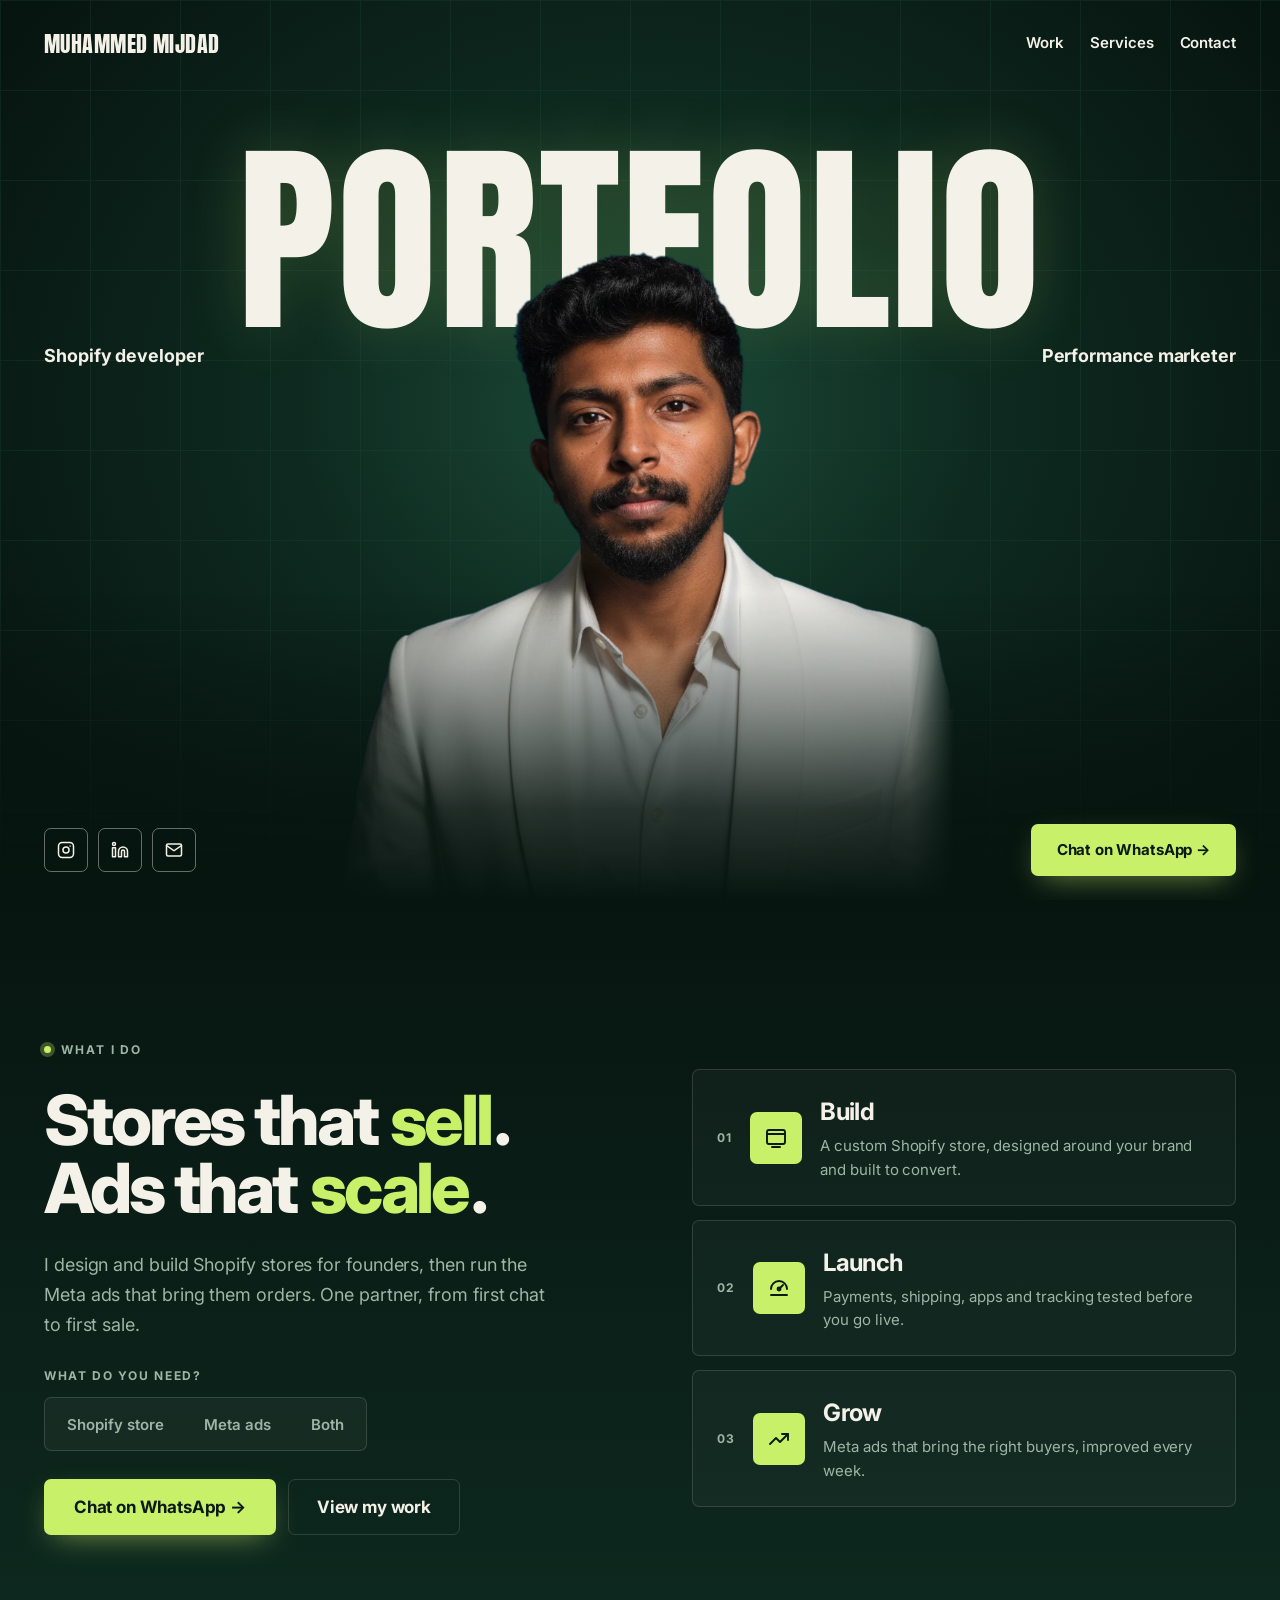
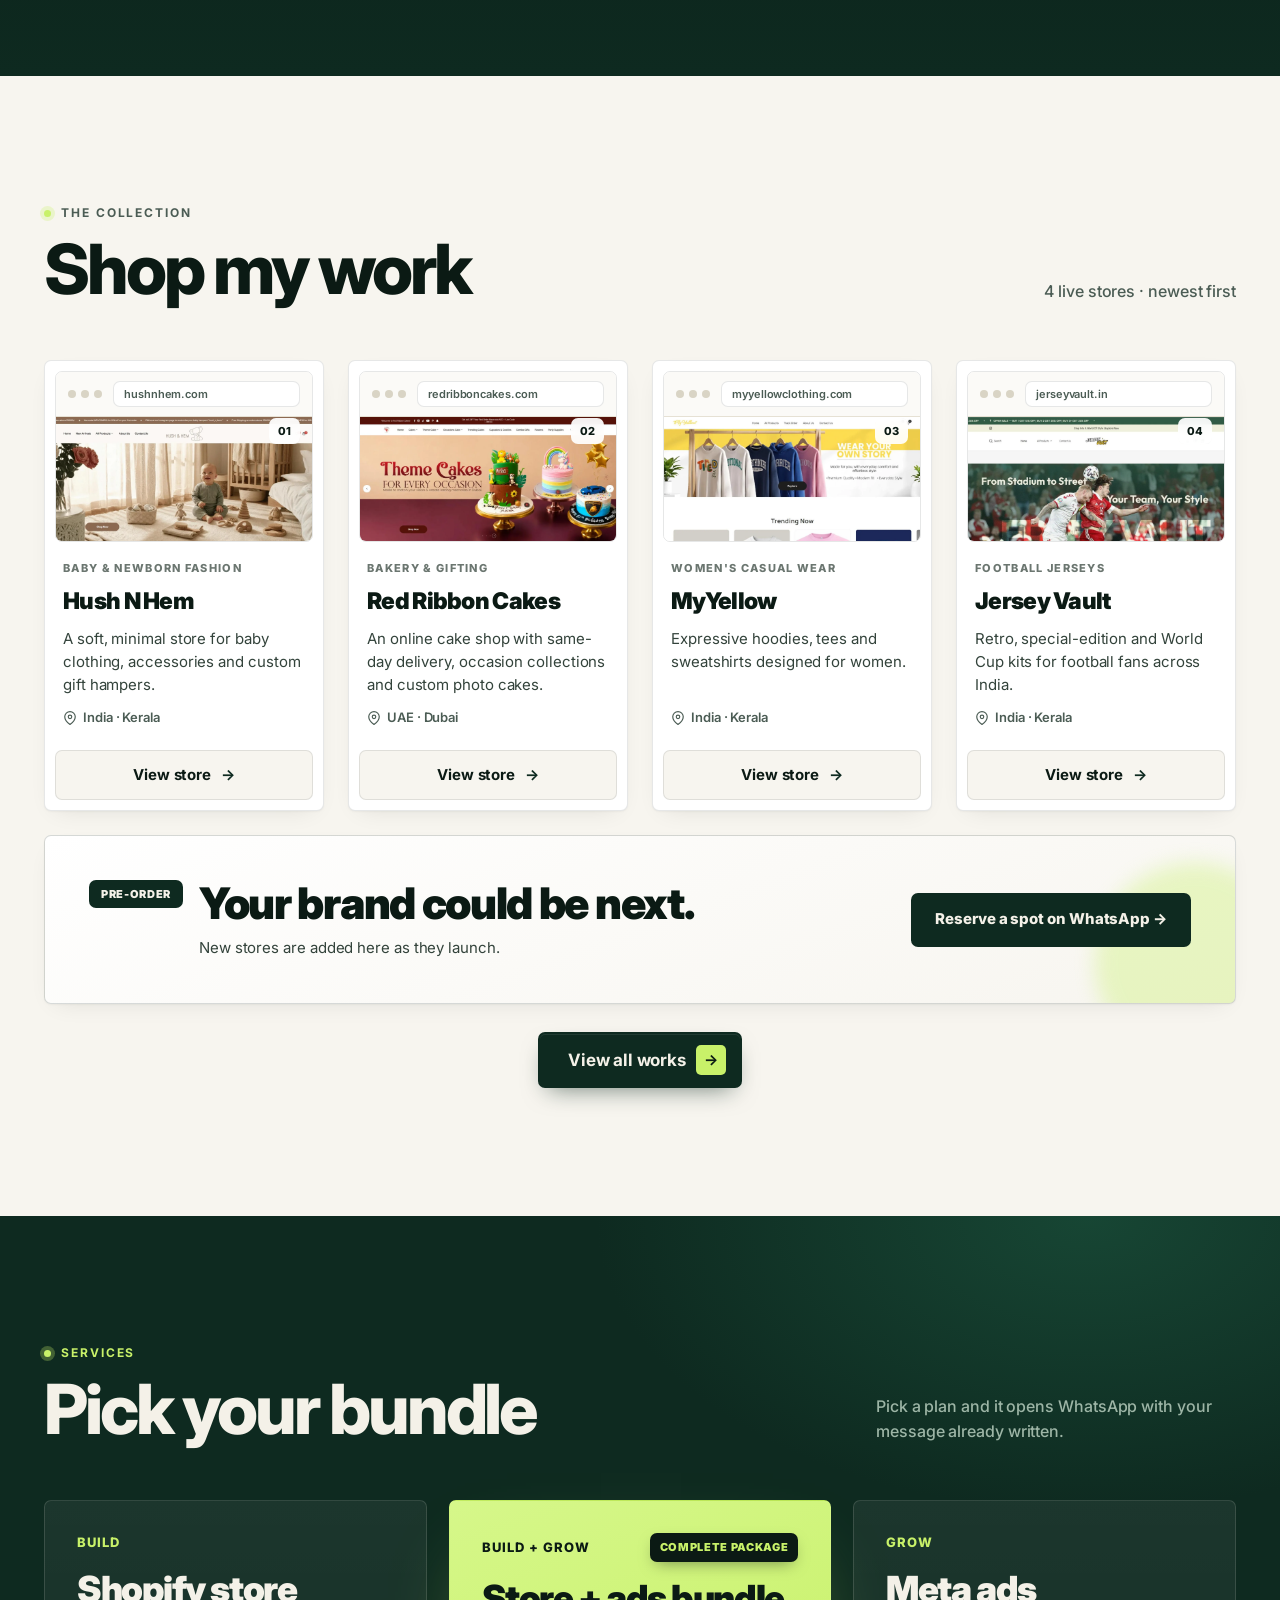
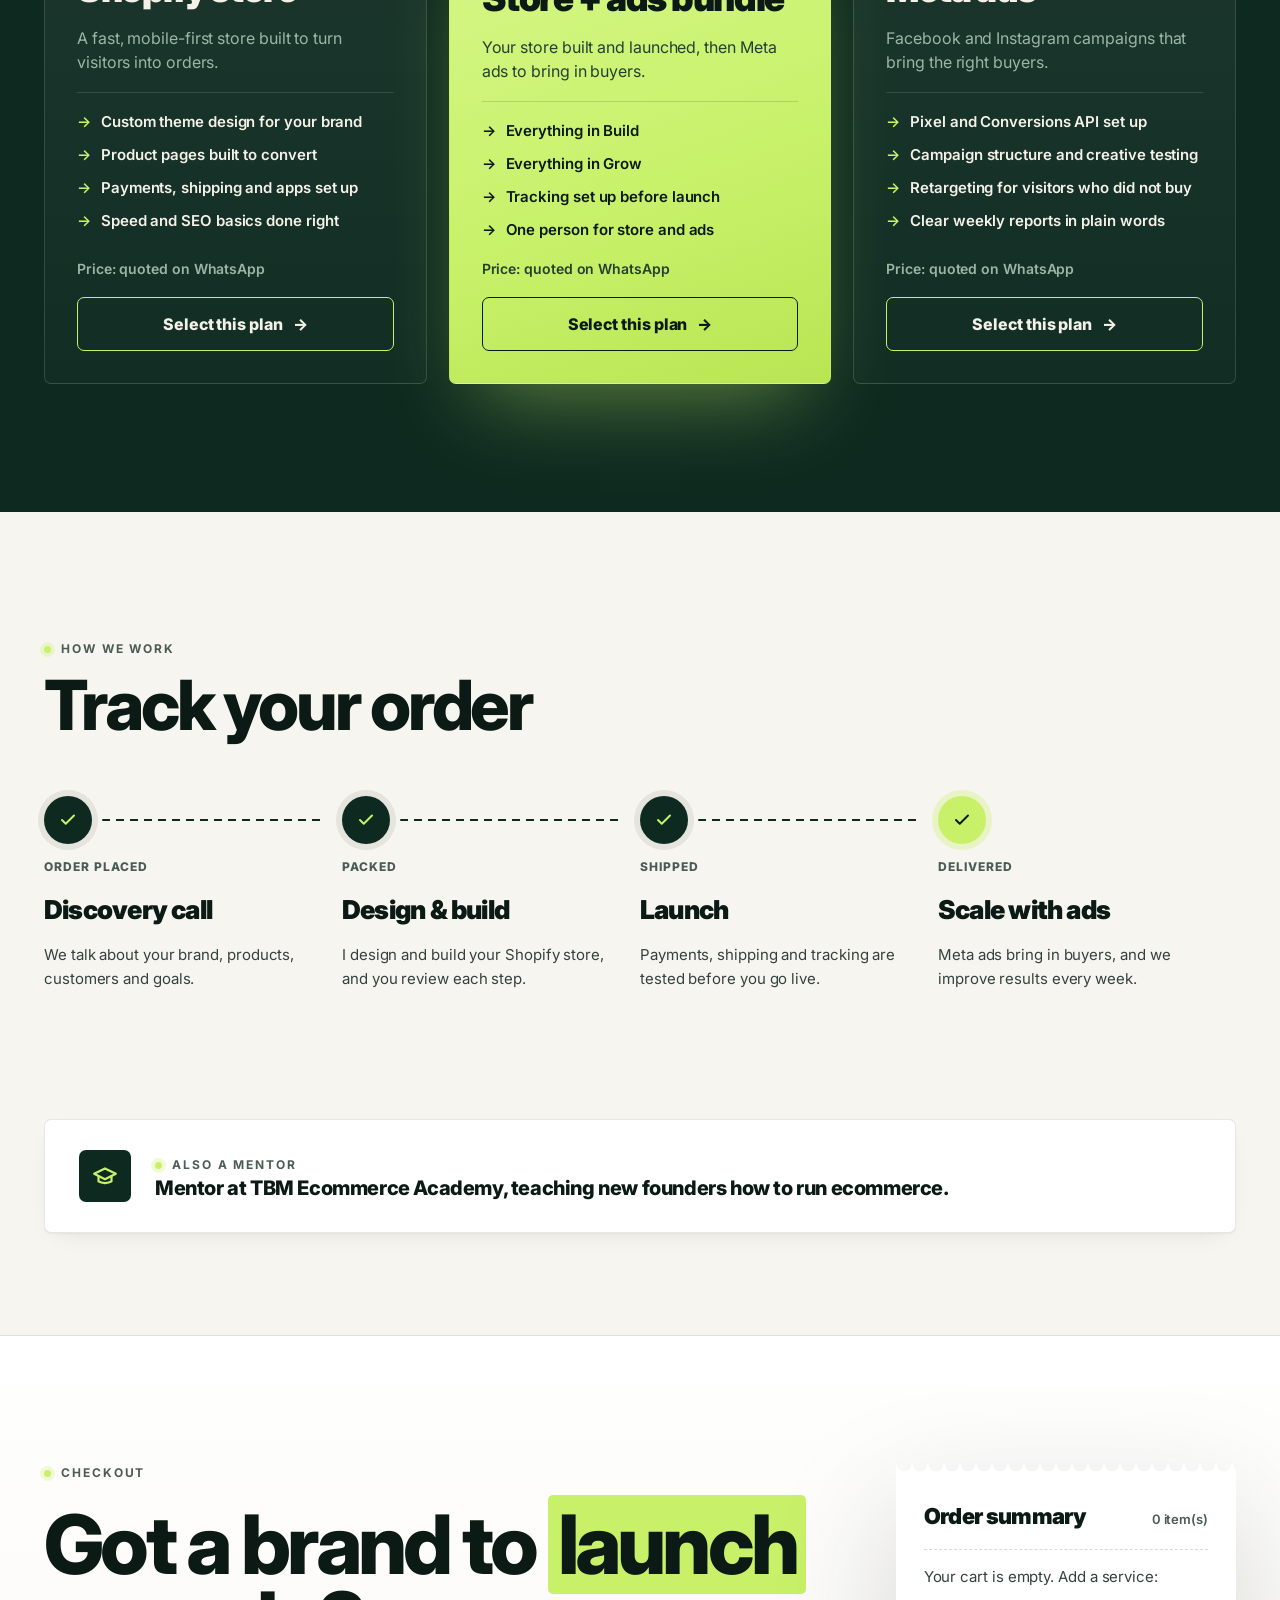
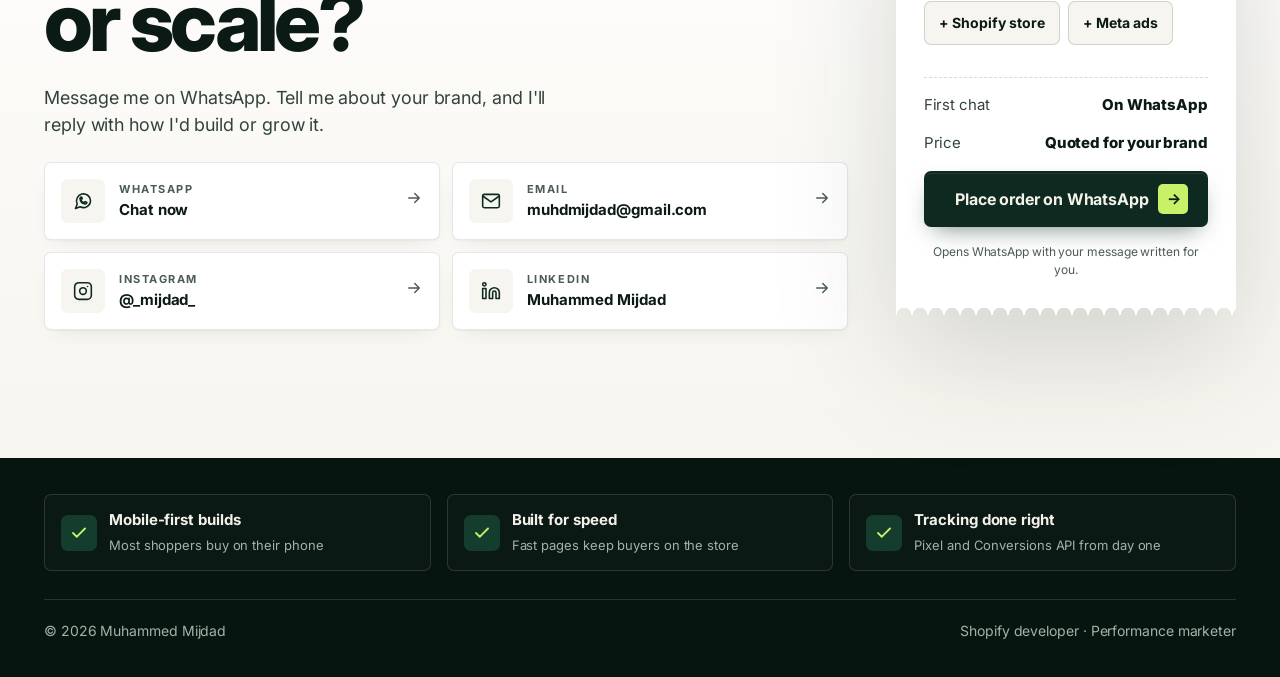
==== commit fae124d4: "Add dedicated store pages with page screenshots and admin pages manager - store.html?s=<slug>: Home," ====
--- a/index.html
+++ b/index.html
@@ -22,7 +22,7 @@
   <link rel="preconnect" href="https://fonts.googleapis.com">
   <link rel="preconnect" href="https://fonts.gstatic.com" crossorigin>
   <link rel="stylesheet" href="https://fonts.googleapis.com/css2?family=Anton&family=Inter:opsz,wght@14..32,400..900&display=swap">
-  <link rel="stylesheet" href="assets/css/style.css?v=6">
+  <link rel="stylesheet" href="assets/css/style.css?v=7">
 </head>
 <body>
 
@@ -325,6 +325,6 @@
     </div>
   </footer>
 
-  <script src="assets/js/main.js?v=6" defer></script>
+  <script src="assets/js/main.js?v=7" defer></script>
 </body>
 </html>
--- a/assets/css/style.css
+++ b/assets/css/style.css
@@ -715,7 +715,7 @@
 .shot .ph {
   width: 100%;
   height: auto;
-  aspect-ratio: 16/10;
+  aspect-ratio: 1500/722;
   object-fit: cover;
   object-position: top left;
   transition: transform .5s ease;
@@ -771,7 +771,7 @@
 .shot img {
   width: 100%;
   height: auto;
-  aspect-ratio: 16/10;
+  aspect-ratio: 1500/722;
   object-fit: cover;
   object-position: top left;
   transition: transform .9s cubic-bezier(.2,.7,.2,1);
@@ -885,6 +885,9 @@
 }
 
 .shot {
+  display: block;
+  color: inherit;
+  text-decoration: none;
   position: relative;
   overflow: hidden;
   border: 1px solid var(--hair);
@@ -1669,6 +1672,319 @@
   background: linear-gradient(160deg,#D6F78A 0%,var(--lime) 60%,#B9E553 100%);
   box-shadow: 0 40px 80px -30px rgba(200,241,105,.5);
   border-radius: 7px;
+}
+
+/* ========== Store page ========== */
+
+.store-hero {
+  display: flex;
+  flex-wrap: wrap;
+  align-items: flex-end;
+  justify-content: space-between;
+  gap: 28px;
+  padding-top: clamp(32px,5vw,64px);
+  padding-bottom: clamp(40px,5vw,72px);
+}
+
+.store-intro {
+  flex: 1 1 560px;
+  min-width: 0;
+}
+
+.store-hero .kicker {
+  color: var(--lime);
+}
+
+.store-hero h1 {
+  margin: 8px 0 0;
+  font-family: var(--display);
+  font-weight: 400;
+  font-size: clamp(56px,9vw,128px);
+  line-height: .92;
+  letter-spacing: .01em;
+  text-transform: uppercase;
+}
+
+.store-desc {
+  margin: 18px 0 0;
+  max-width: 560px;
+  color: var(--sage);
+  font-size: 17px;
+  line-height: 1.55;
+}
+
+.store-meta {
+  display: flex;
+  flex-wrap: wrap;
+  align-items: center;
+  gap: 10px;
+  margin-top: 18px;
+}
+
+.store-meta > span {
+  display: inline-flex;
+  align-items: center;
+  gap: 6px;
+  padding: 7px 12px;
+  font-size: 13px;
+  font-weight: 700;
+  color: var(--cream);
+  border: 1px solid var(--line);
+  background: rgba(255,255,255,.04);
+  border-radius: 7px;
+}
+
+.store-meta > span[hidden] {
+  display: none;
+}
+
+.store-visit {
+  min-height: 56px;
+  padding: 0 26px;
+  font-size: 16px;
+  border-radius: 7px;
+}
+
+.store-visit[hidden] {
+  display: none;
+}
+
+.store-view {
+  padding-top: clamp(32px,4vw,56px);
+  padding-bottom: clamp(40px,5vw,64px);
+}
+
+.page-tabs {
+  display: flex;
+  flex-wrap: wrap;
+  gap: 8px;
+  margin-bottom: 18px;
+}
+
+.page-tabs button {
+  font: inherit;
+  font-size: 14px;
+  font-weight: 700;
+  padding: 10px 16px;
+  cursor: pointer;
+  color: var(--ink);
+  background: var(--white);
+  border: 1px solid var(--hair);
+  border-radius: 7px;
+  transition: background .2s,color .2s,border-color .2s;
+}
+
+.page-tabs button:hover {
+  border-color: var(--forest);
+}
+
+.page-tabs button[aria-selected="true"] {
+  color: var(--cream);
+  background: var(--forest);
+  border-color: var(--forest);
+}
+
+.frame {
+  position: relative;
+  margin: 0;
+  overflow: hidden;
+  background: var(--white);
+  border: 1px solid var(--hair);
+  box-shadow: var(--sh-2);
+  border-radius: 7px;
+}
+
+.frame-img {
+  position: relative;
+  display: block;
+  width: 100%;
+  padding: 0;
+  border: 0;
+  cursor: zoom-in;
+  background: var(--bone);
+}
+
+.frame-img img {
+  display: block;
+  width: 100%;
+  height: auto;
+  aspect-ratio: 1500/722;
+  object-fit: cover;
+  object-position: top center;
+}
+
+.frame-zoom {
+  position: absolute;
+  right: 14px;
+  bottom: 14px;
+  padding: 7px 12px;
+  font-size: 12px;
+  font-weight: 700;
+  color: var(--cream);
+  background: rgba(11,26,20,.78);
+  opacity: 0;
+  transition: opacity .25s;
+  border-radius: 7px;
+}
+
+.frame-img:hover .frame-zoom,
+.frame-img:focus-visible .frame-zoom {
+  opacity: 1;
+}
+
+.frame-ctrl {
+  display: flex;
+  align-items: center;
+  gap: 8px;
+}
+
+.frame-ctrl span {
+  margin-right: 6px;
+}
+
+.frame-nav {
+  width: 42px;
+  height: 42px;
+  font: inherit;
+  font-size: 17px;
+  font-weight: 800;
+  cursor: pointer;
+  color: var(--ink);
+  background: var(--white);
+  border: 1px solid var(--hair);
+  border-radius: 7px;
+  transition: background .2s,color .2s;
+}
+
+.frame-nav:hover {
+  color: var(--cream);
+  background: var(--forest);
+  border-color: var(--forest);
+}
+
+.frame-nav[hidden] {
+  display: none;
+}
+
+.frame-caption {
+  display: flex;
+  align-items: center;
+  justify-content: space-between;
+  gap: 12px;
+  margin: 14px 2px 0;
+  font-size: 14px;
+  color: var(--muted-2);
+}
+
+.frame-caption b {
+  color: var(--ink);
+}
+
+.store-missing {
+  text-align: center;
+}
+
+.store-missing h2 {
+  margin: 0 0 10px;
+  font-size: clamp(28px,4vw,44px);
+  letter-spacing: -.03em;
+}
+
+.store-missing p {
+  margin: 0 0 24px;
+  color: var(--muted);
+}
+
+.store-next {
+  margin-bottom: 24px;
+}
+
+.store-next a {
+  display: flex;
+  align-items: center;
+  gap: 16px;
+  padding: 22px 26px;
+  color: var(--ink);
+  text-decoration: none;
+  background: var(--white);
+  border: 1px solid var(--hair);
+  box-shadow: var(--sh-1);
+  transition: transform .4s cubic-bezier(.2,.7,.2,1),box-shadow .4s;
+  border-radius: 7px;
+}
+
+.store-next a:hover {
+  transform: translateY(-4px);
+  box-shadow: var(--sh-2);
+}
+
+.store-next span:first-child {
+  font-size: 12px;
+  font-weight: 800;
+  letter-spacing: .14em;
+  text-transform: uppercase;
+  color: var(--soft);
+}
+
+.store-next b {
+  flex: 1;
+  font-size: clamp(20px,2.4vw,28px);
+  font-weight: 900;
+  letter-spacing: -.03em;
+}
+
+.store-next .arr {
+  font-size: 22px;
+  font-weight: 800;
+}
+
+.lightbox {
+  position: fixed;
+  inset: 0;
+  z-index: 100;
+  background: rgba(7,21,16,.92);
+}
+
+.lightbox[hidden] {
+  display: none;
+}
+
+.lb-scroll {
+  height: 100%;
+  overflow: auto;
+  display: flex;
+  align-items: flex-start;
+  justify-content: center;
+  padding: 64px 24px 24px;
+}
+
+.lb-scroll img {
+  display: block;
+  width: min(100%,1500px);
+  height: auto;
+  margin: auto;
+  border-radius: 7px;
+}
+
+.lb-close {
+  position: fixed;
+  top: 14px;
+  right: 18px;
+  width: 42px;
+  height: 42px;
+  font-size: 16px;
+  cursor: pointer;
+  color: var(--ink);
+  background: var(--lime);
+  border: 0;
+  border-radius: 7px;
+}
+
+@media (max-width:640px) {
+  .store-visit {
+    width: 100%;
+    justify-content: center;
+  }
 }
 
 /* ========== Scroll animations ========== */
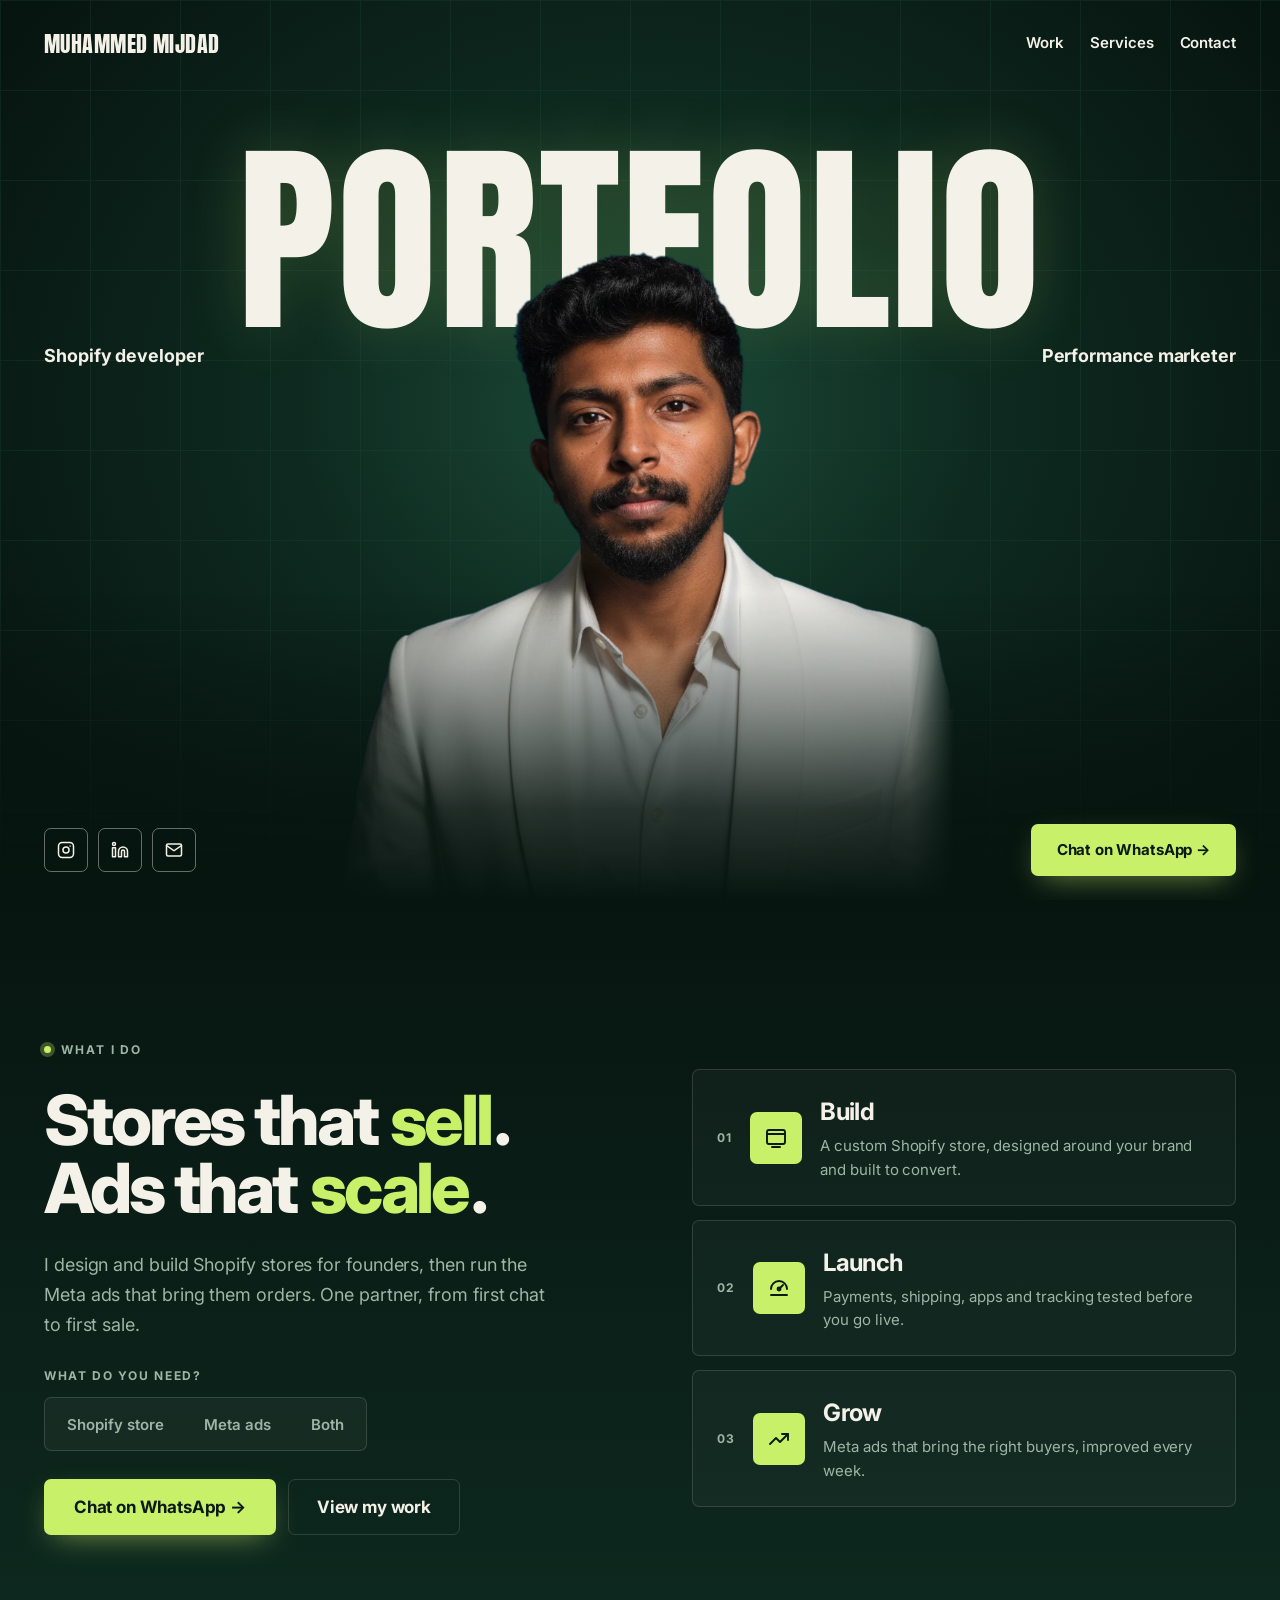
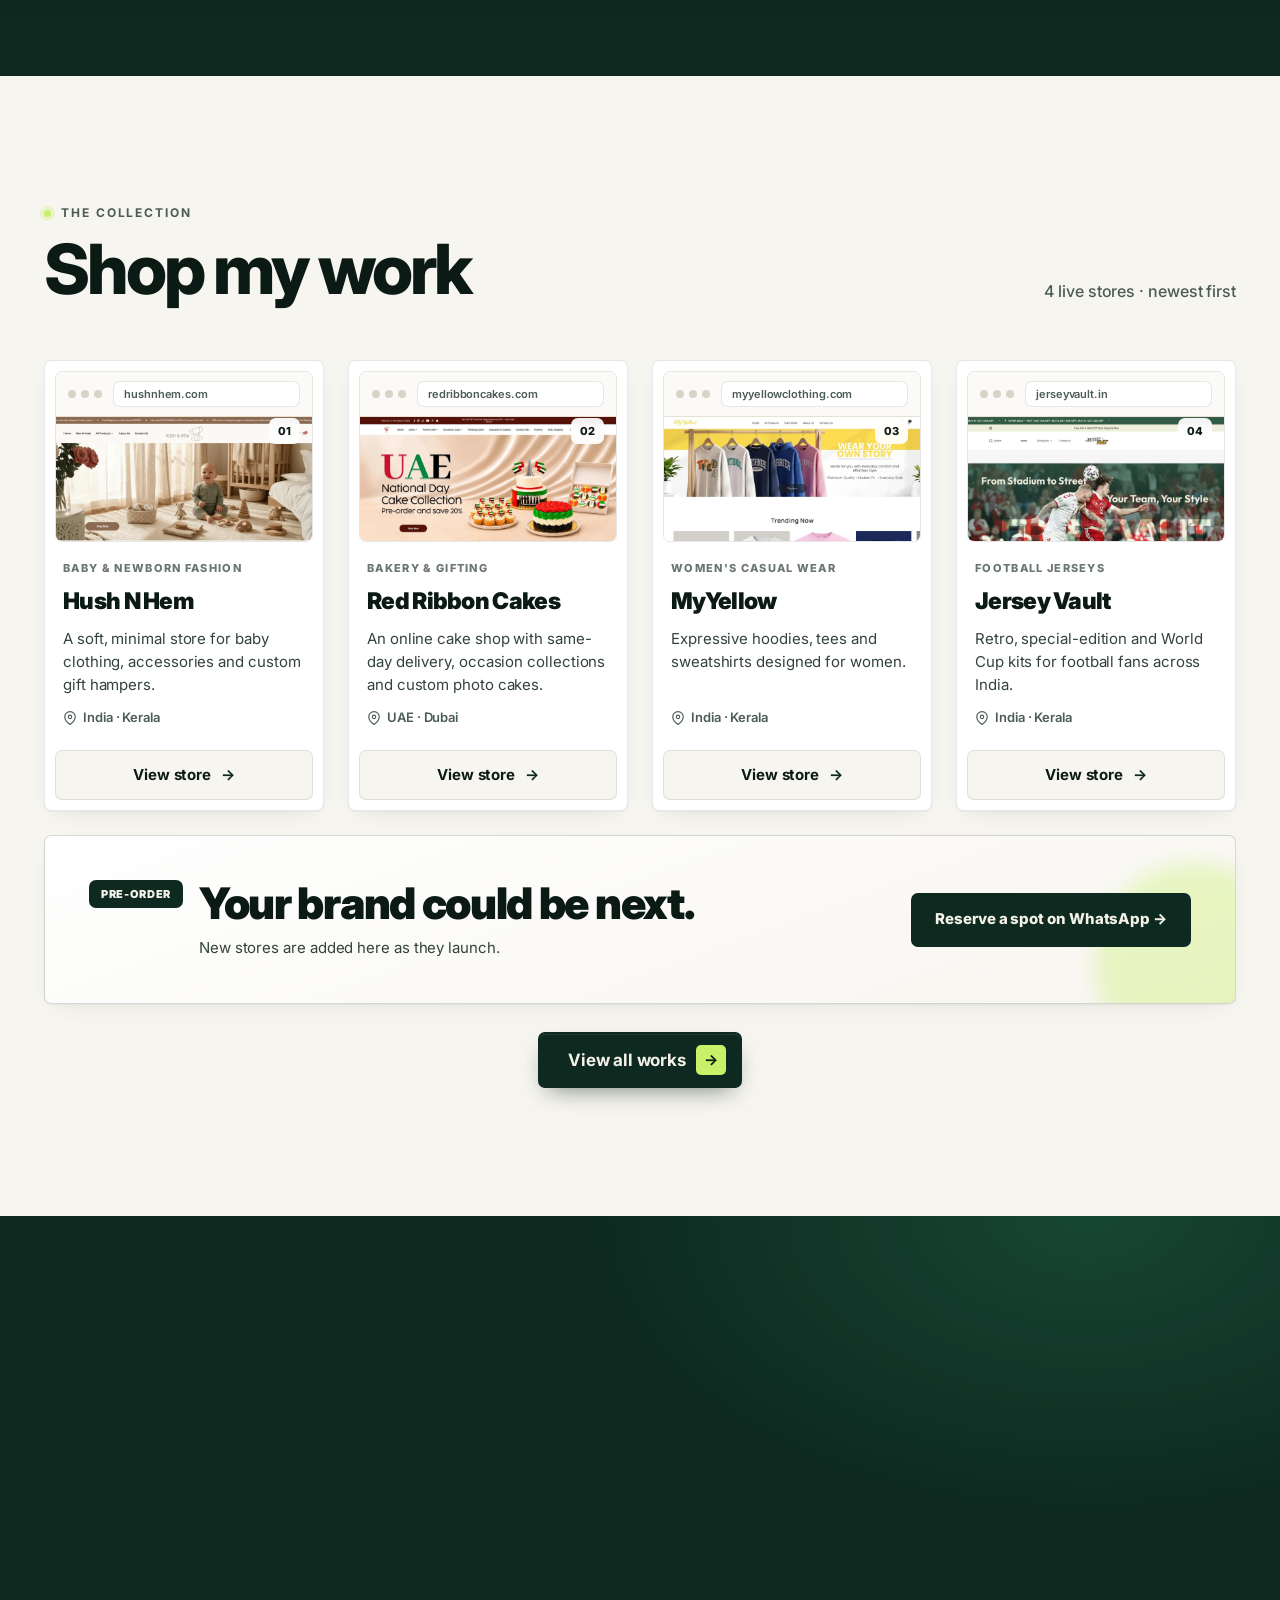
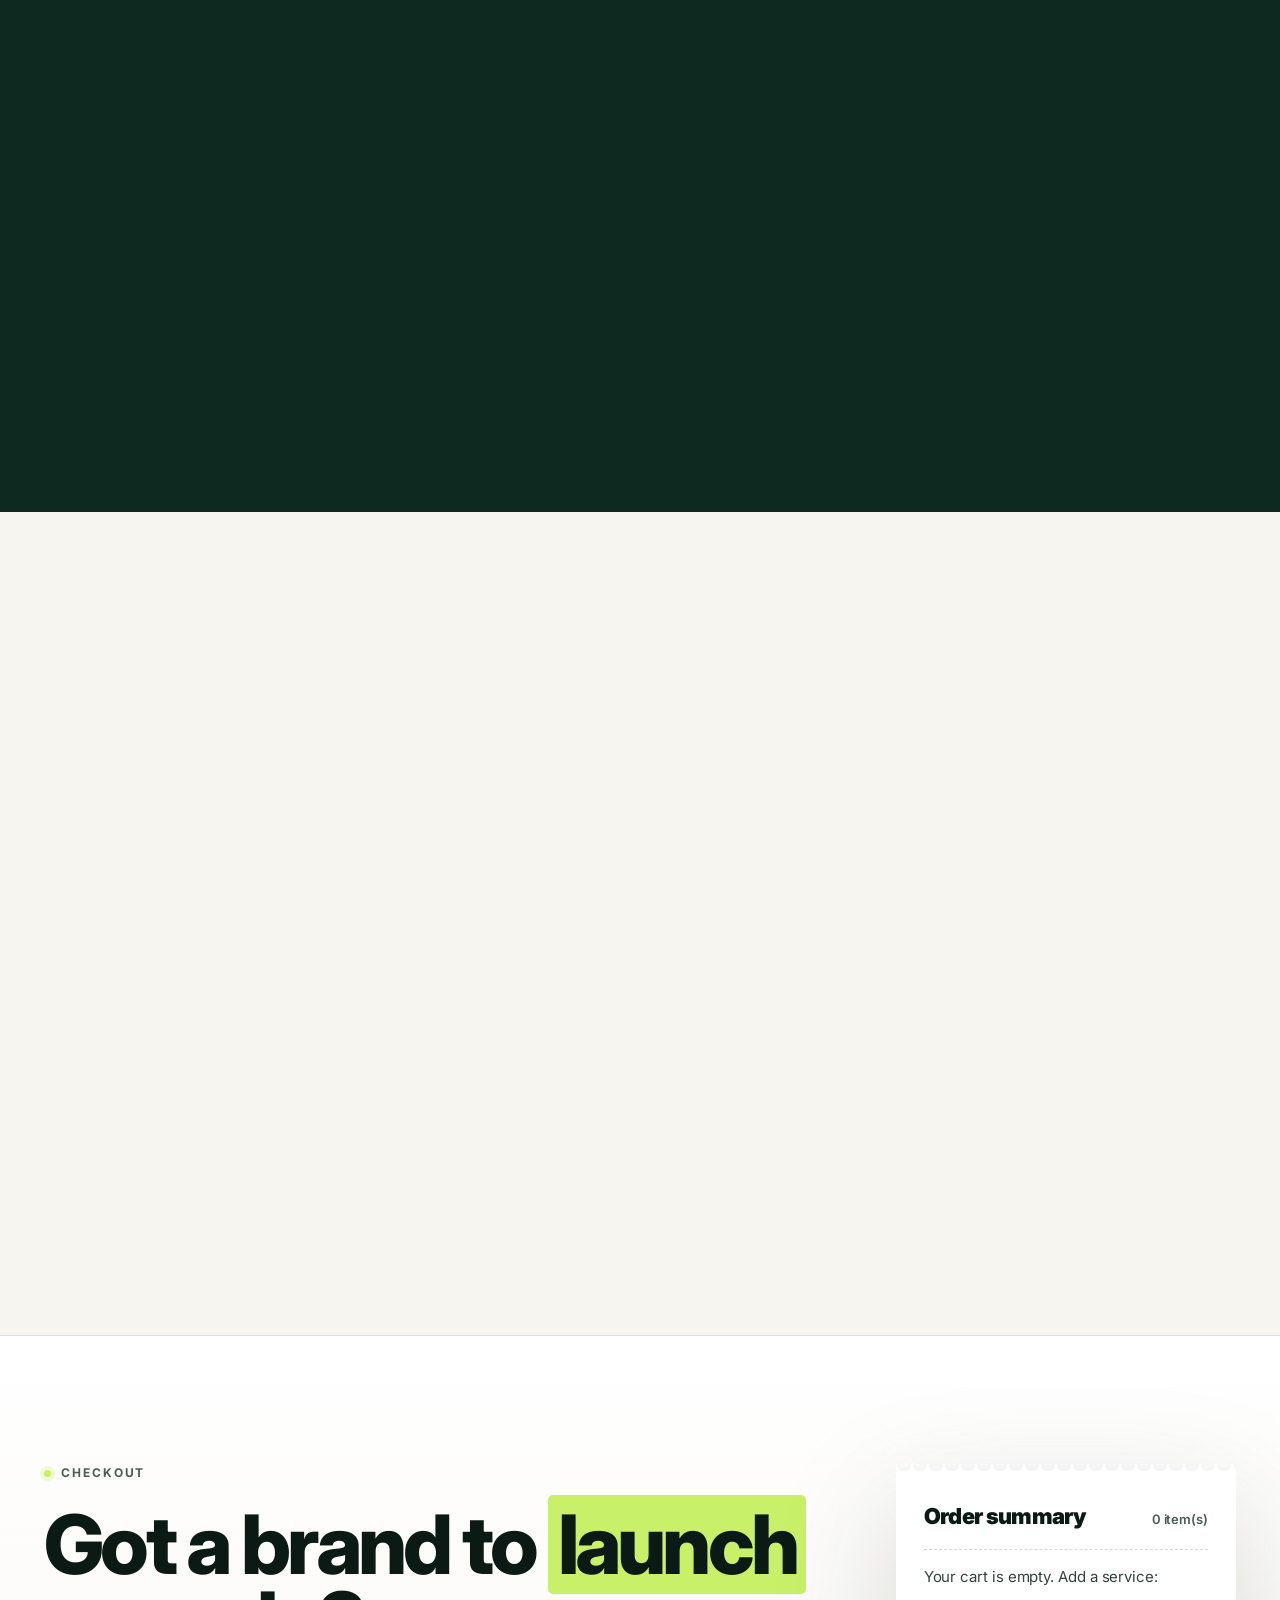
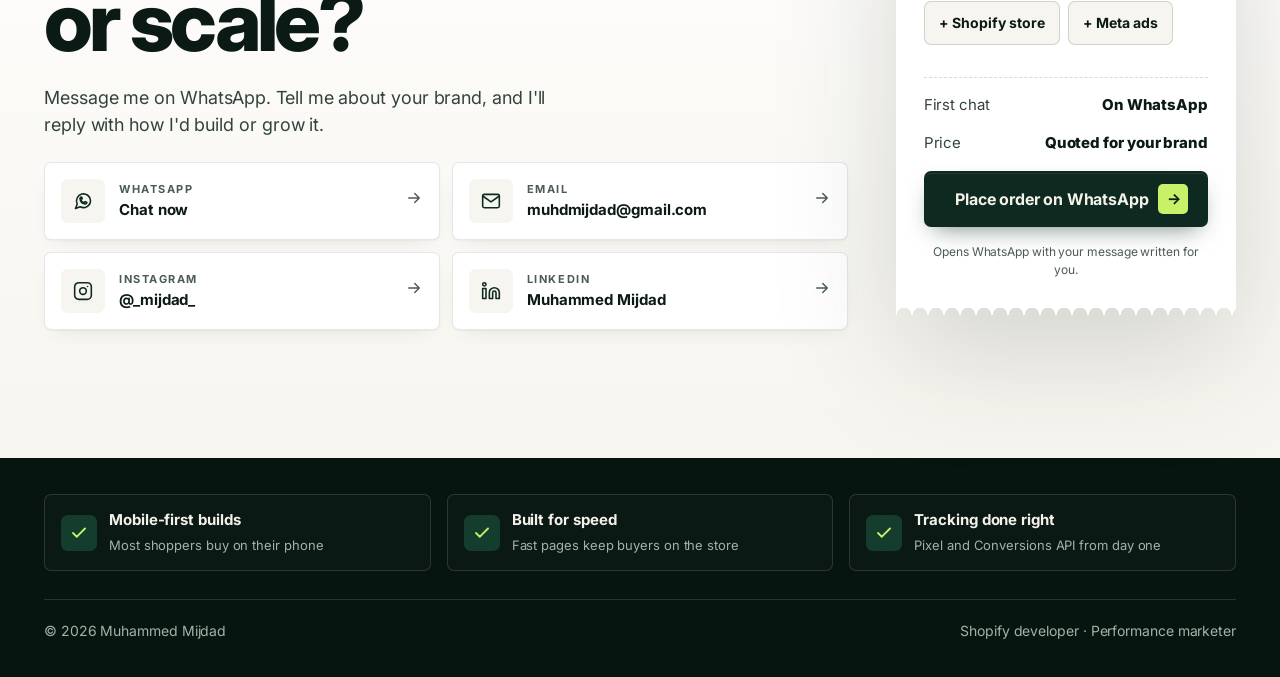
==== commit 63f99950: "Use full-page screenshots for every store page - All 19 store pages re-captured top to bottom (deskt" ====
--- a/index.html
+++ b/index.html
@@ -22,7 +22,7 @@
   <link rel="preconnect" href="https://fonts.googleapis.com">
   <link rel="preconnect" href="https://fonts.gstatic.com" crossorigin>
   <link rel="stylesheet" href="https://fonts.googleapis.com/css2?family=Anton&family=Inter:opsz,wght@14..32,400..900&display=swap">
-  <link rel="stylesheet" href="assets/css/style.css?v=7">
+  <link rel="stylesheet" href="assets/css/style.css?v=8">
 </head>
 <body>
 
@@ -325,6 +325,6 @@
     </div>
   </footer>
 
-  <script src="assets/js/main.js?v=7" defer></script>
+  <script src="assets/js/main.js?v=8" defer></script>
 </body>
 </html>
--- a/assets/css/style.css
+++ b/assets/css/style.css
@@ -1821,15 +1821,15 @@
   font-size: 12px;
   font-weight: 700;
   color: var(--cream);
-  background: rgba(11,26,20,.78);
-  opacity: 0;
-  transition: opacity .25s;
+  background: rgba(11,26,20,.82);
+  box-shadow: 0 8px 20px -8px rgba(0,0,0,.4);
+  transition: background .25s;
   border-radius: 7px;
 }
 
 .frame-img:hover .frame-zoom,
 .frame-img:focus-visible .frame-zoom {
-  opacity: 1;
+  background: var(--forest);
 }
 
 .frame-ctrl {
@@ -1964,6 +1964,22 @@
   height: auto;
   margin: auto;
   border-radius: 7px;
+}
+
+.lb-hint {
+  position: fixed;
+  top: 22px;
+  left: 50%;
+  z-index: 1;
+  transform: translateX(-50%);
+  padding: 7px 14px;
+  font-size: 12px;
+  font-weight: 700;
+  color: var(--cream);
+  background: rgba(255,255,255,.08);
+  border: 1px solid rgba(255,255,255,.14);
+  border-radius: 7px;
+  pointer-events: none;
 }
 
 .lb-close {
